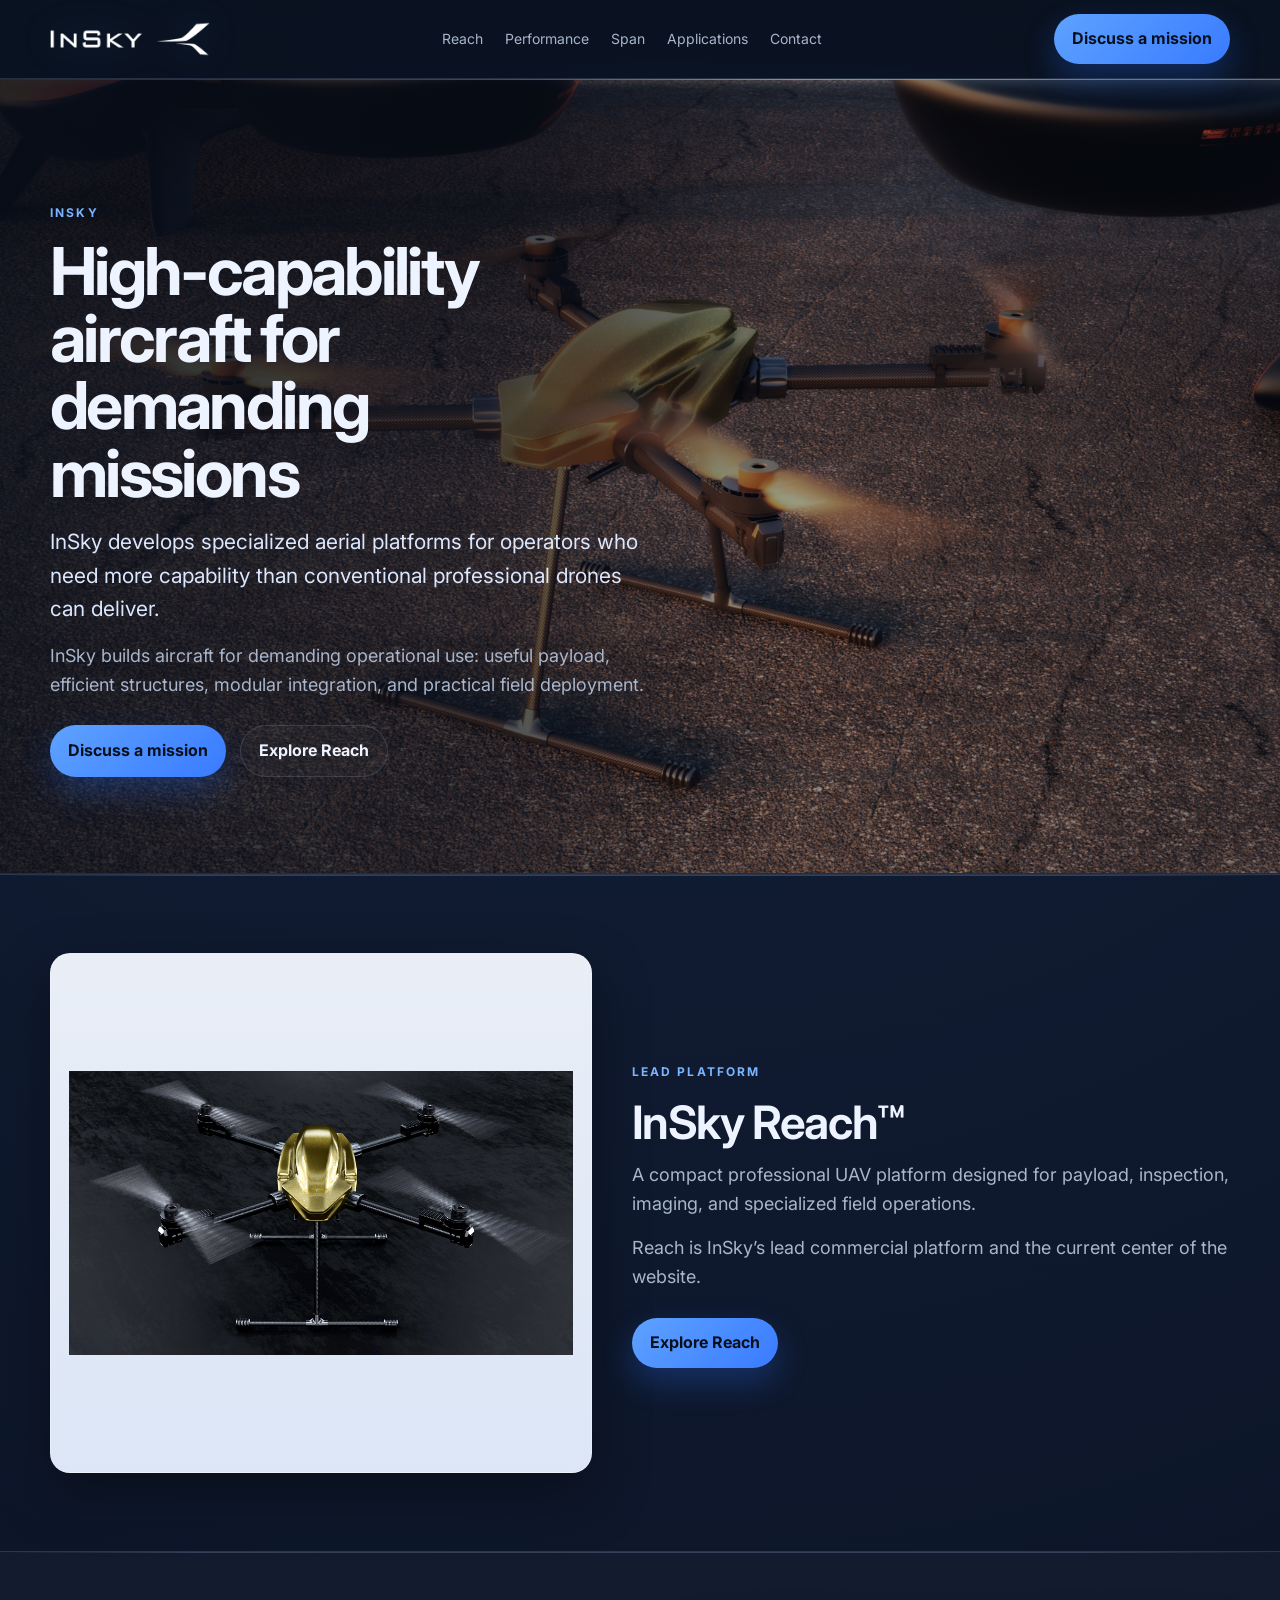
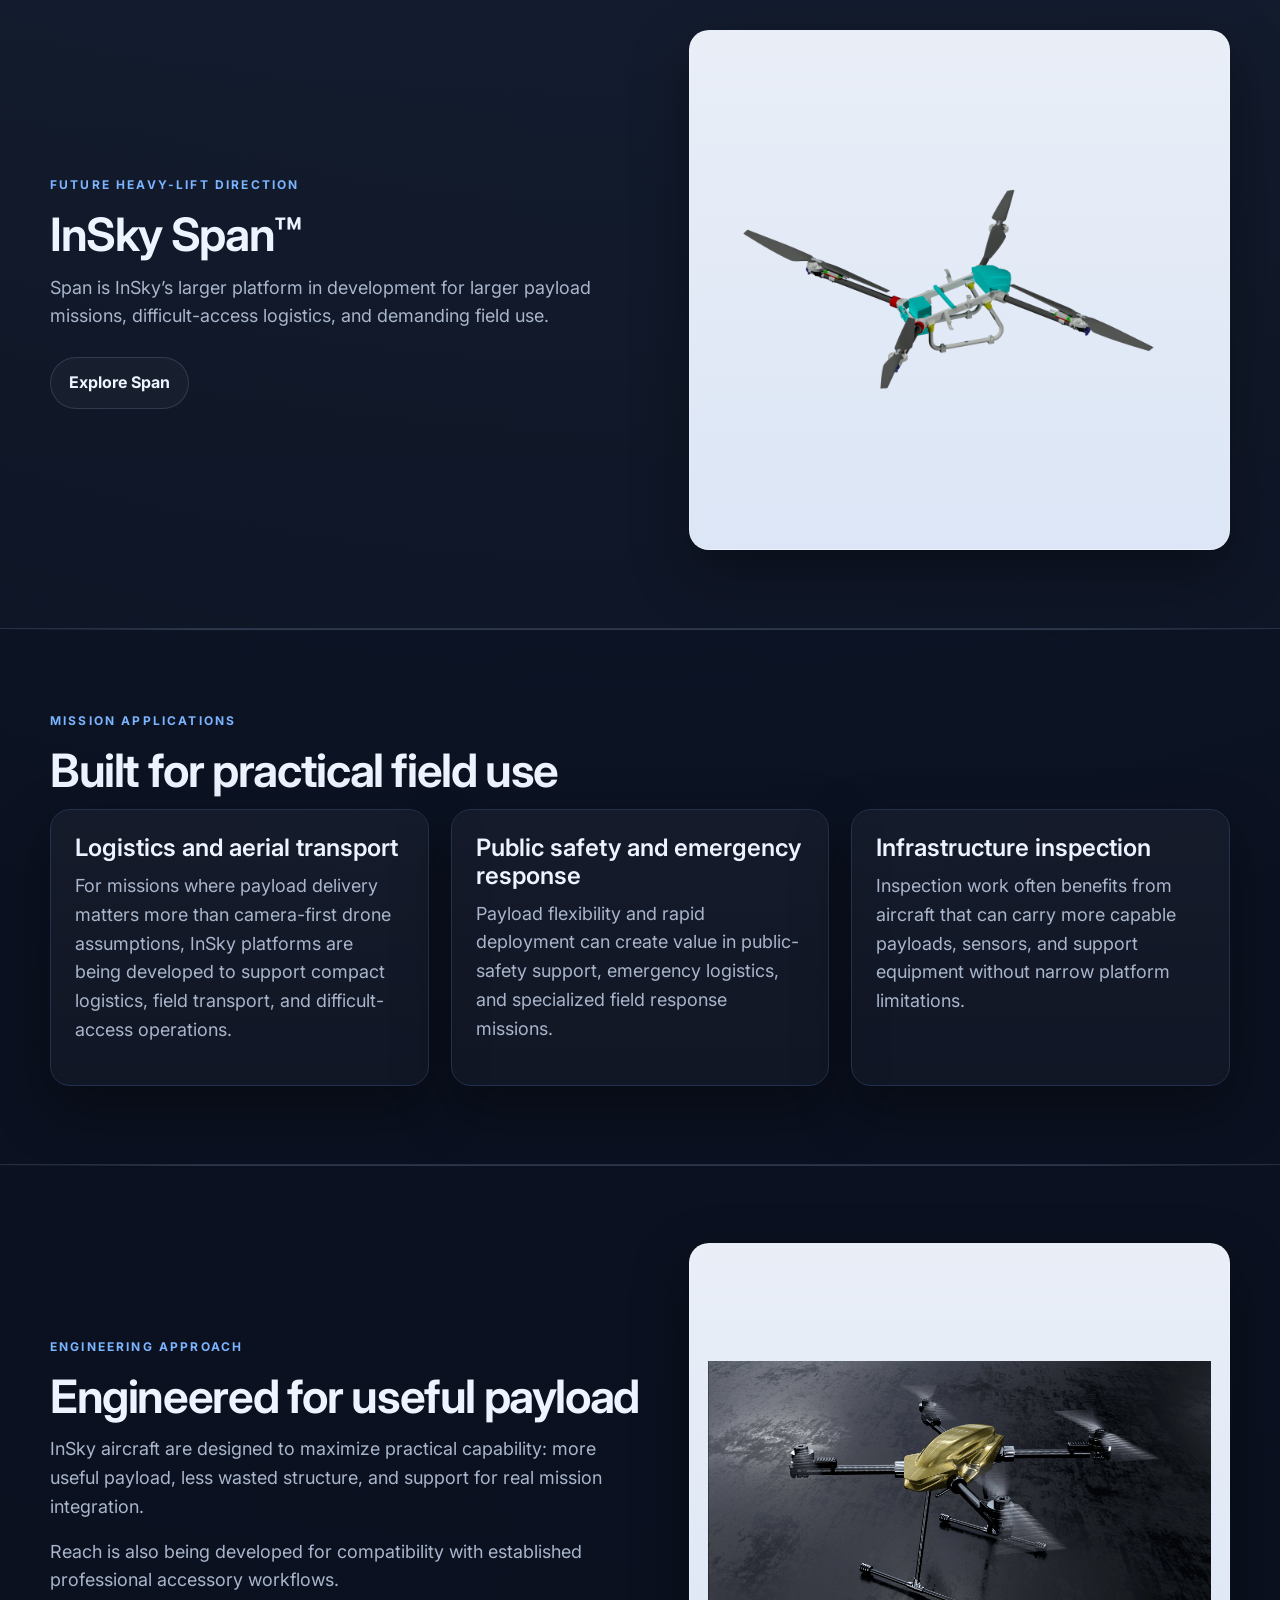
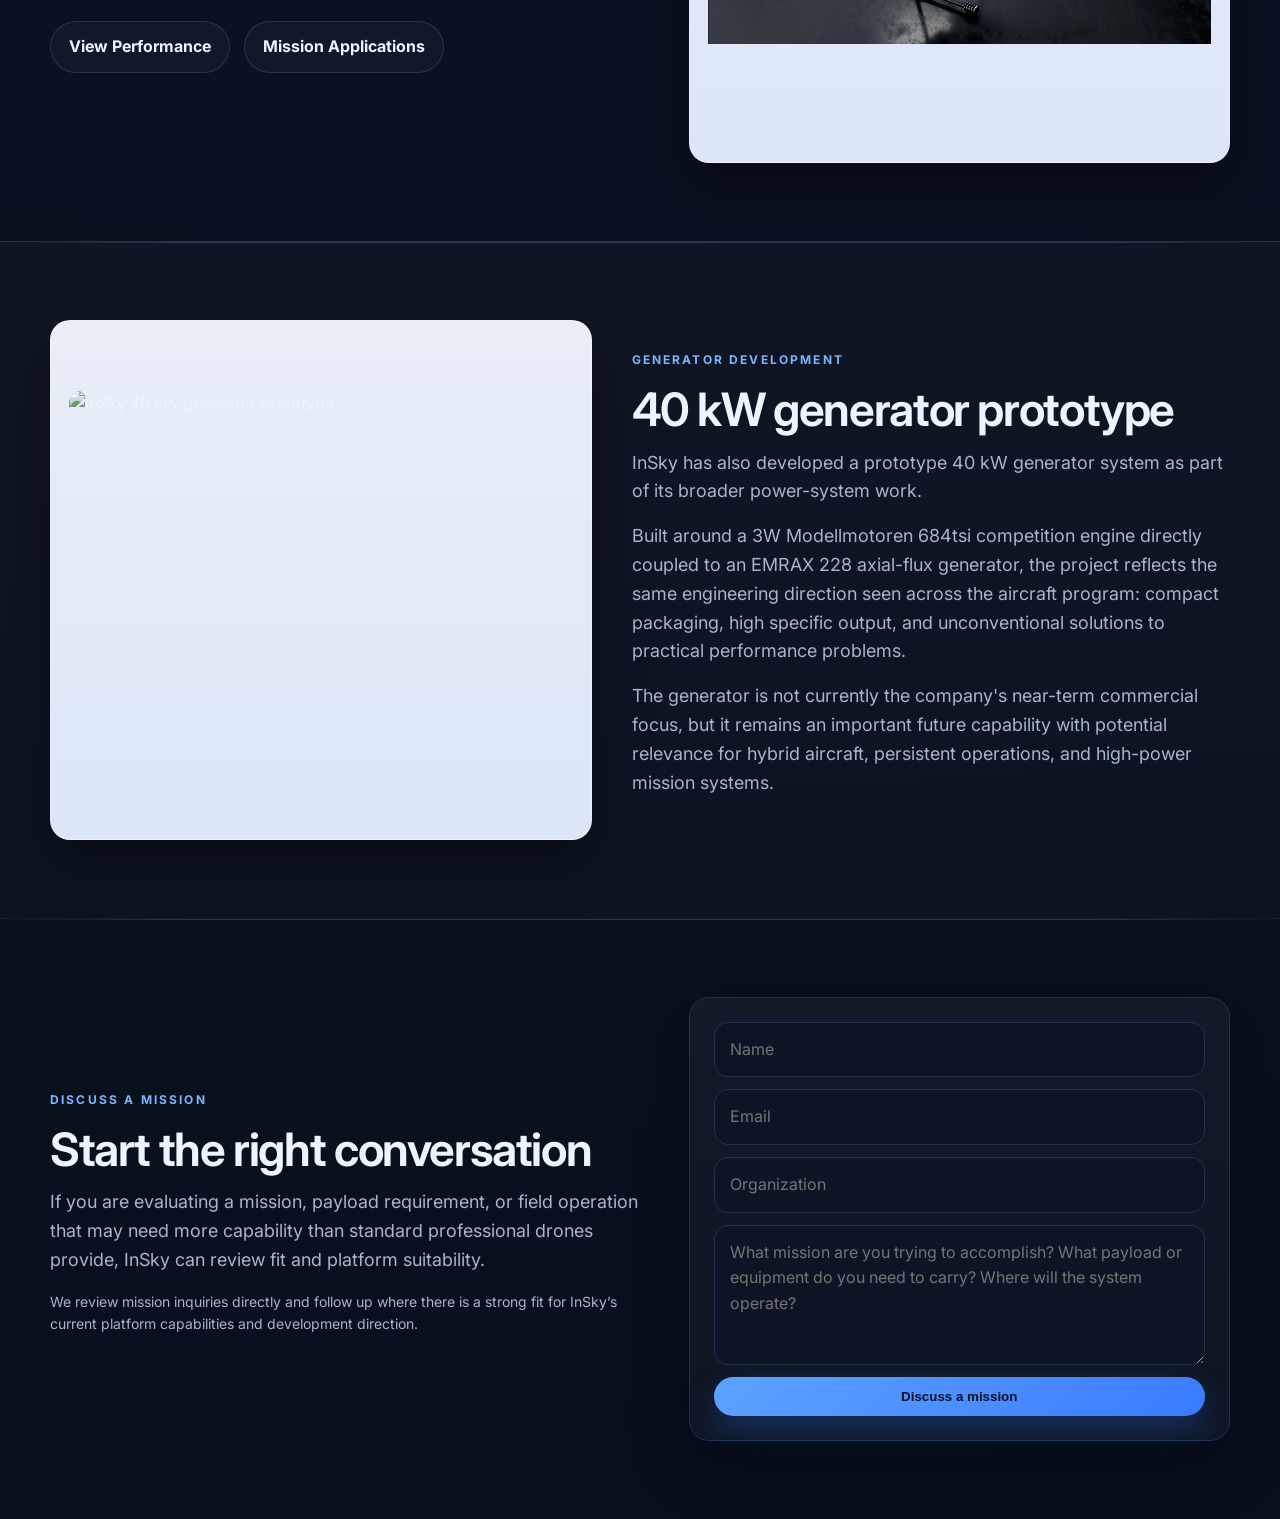
==== index.html @ abde0260 "Try background-image homepage hero" ====
<!DOCTYPE html>
<html lang="en">
<head>
  <meta charset="utf-8" />
  <meta name="viewport" content="width=device-width, initial-scale=1" />
  <title>InSky — High-Capability Unmanned Aircraft</title>
  <meta name="description" content="InSky develops specialized unmanned aircraft for payload, inspection, public safety, and demanding field operations." />
  <link rel="preconnect" href="https://fonts.googleapis.com">
  <link rel="preconnect" href="https://fonts.gstatic.com" crossorigin>
  <link href="https://fonts.googleapis.com/css2?family=Inter:wght@400;500;600;700&display=swap" rel="stylesheet">
  <link rel="stylesheet" href="./styles.css" />
</head>
<body>
  <header class="site-header">
    <div class="container nav">
      <a href="./index.html" class="brand"><img src="./logo-insky2.png" alt="InSky"></a>
      <nav class="nav-links">
        <a href="./legal.html">Reach</a>
        <a href="./performance.html">Performance</a>
        <a href="./span.html">Span</a>
        <a href="./applications.html">Applications</a>
        <a href="#contact">Contact</a>
      </nav>
      <a class="cta" href="#contact">Discuss a mission</a>
    </div>
  </header>

  <main>
    <section class="hero hero--background" style="--hero-bg:url('./assets/reach-scene.jpg');">
      <div class="container hero-background-inner">
        <div class="hero-copy">
          <span class="eyebrow">InSky</span>
          <h1>High-capability aircraft for demanding missions</h1>
          <p class="lead">InSky develops specialized aerial platforms for operators who need more capability than conventional professional drones can deliver.</p>
          <p>InSky builds aircraft for demanding operational use: useful payload, efficient structures, modular integration, and practical field deployment.</p>
          <div class="button-row">
            <a class="cta" href="#contact">Discuss a mission</a>
            <a class="cta secondary" href="./legal.html">Explore Reach</a>
          </div>
        </div>
      </div>
    </section>

    <section class="section">
      <div class="container split reverse">
        <div class="visual-panel">
          <img src="./assets/reach-front.jpg" alt="InSky Reach front view">
        </div>
        <div>
          <span class="eyebrow">Lead platform</span>
          <h2>InSky Reach™</h2>
          <p>A compact professional UAV platform designed for payload, inspection, imaging, and specialized field operations.</p>
          <p>Reach is InSky’s lead commercial platform and the current center of the website.</p>
          <div class="button-row">
            <a class="cta" href="./legal.html">Explore Reach</a>
          </div>
        </div>
      </div>
    </section>

    <section class="section alt">
      <div class="container split">
        <div>
          <span class="eyebrow">Future heavy-lift direction</span>
          <h2>InSky Span™</h2>
          <p>Span is InSky’s larger platform in development for larger payload missions, difficult-access logistics, and demanding field use.</p>
          <div class="button-row">
            <a class="cta secondary" href="./span.html">Explore Span</a>
          </div>
        </div>
        <div class="visual-panel">
          <img src="./assets/hevi-proto.png" alt="InSky Span prototype render">
        </div>
      </div>
    </section>

    <section class="section">
      <div class="container">
        <span class="eyebrow">Mission applications</span>
        <h2>Built for practical field use</h2>
        <div class="cards-3">
          <div class="card"><h3>Logistics and aerial transport</h3><p>For missions where payload delivery matters more than camera-first drone assumptions, InSky platforms are being developed to support compact logistics, field transport, and difficult-access operations.</p></div>
          <div class="card"><h3>Public safety and emergency response</h3><p>Payload flexibility and rapid deployment can create value in public-safety support, emergency logistics, and specialized field response missions.</p></div>
          <div class="card"><h3>Infrastructure inspection</h3><p>Inspection work often benefits from aircraft that can carry more capable payloads, sensors, and support equipment without narrow platform limitations.</p></div>
        </div>
      </div>
    </section>

    <section class="section">
      <div class="container split">
        <div>
          <span class="eyebrow">Engineering approach</span>
          <h2>Engineered for useful payload</h2>
          <p>InSky aircraft are designed to maximize practical capability: more useful payload, less wasted structure, and support for real mission integration.</p>
          <p>Reach is also being developed for compatibility with established professional accessory workflows.</p>
          <div class="button-row">
            <a class="cta secondary" href="./performance.html">View Performance</a>
            <a class="cta secondary" href="./applications.html">Mission Applications</a>
          </div>
        </div>
        <div class="visual-panel">
          <img src="./assets/reach-hero.jpg" alt="InSky Reach aircraft view">
        </div>
      </div>
    </section>

    <section class="section alt">
      <div class="container split reverse">
        <div class="visual-panel">
          <img src="./assets/generator/generator-angle.jpg" alt="InSky 40 kW generator prototype">
        </div>
        <div>
          <span class="eyebrow">Generator development</span>
          <h2>40 kW generator prototype</h2>
          <p>InSky has also developed a prototype 40 kW generator system as part of its broader power-system work.</p>
          <p>Built around a 3W Modellmotoren 684tsi competition engine directly coupled to an EMRAX 228 axial-flux generator, the project reflects the same engineering direction seen across the aircraft program: compact packaging, high specific output, and unconventional solutions to practical performance problems.</p>
          <p>The generator is not currently the company's near-term commercial focus, but it remains an important future capability with potential relevance for hybrid aircraft, persistent operations, and high-power mission systems.</p>
        </div>
      </div>
    </section>
  </main>

  <footer id="contact" class="footer">
    <div class="container footer-grid">
      <div>
        <span class="eyebrow">Discuss a mission</span>
        <h2>Start the right conversation</h2>
        <p>If you are evaluating a mission, payload requirement, or field operation that may need more capability than standard professional drones provide, InSky can review fit and platform suitability.</p>
        <p class="small">We review mission inquiries directly and follow up where there is a strong fit for InSky’s current platform capabilities and development direction.</p>
      </div>
      <div class="form-panel card">
        <script>if(new URLSearchParams(location.search).get('sent')==='1'){document.write('<div class="notice">Thanks—your message was sent. We’ll reply shortly.</div>');}</script>
        <form action="contact.php" method="POST">
          <input type="text" name="name" placeholder="Name" required>
          <input type="email" name="email" placeholder="Email" required>
          <input type="text" name="organization" placeholder="Organization">
          <textarea name="message" placeholder="What mission are you trying to accomplish? What payload or equipment do you need to carry? Where will the system operate?" required></textarea>
          <input type="text" name="company" tabindex="-1" autocomplete="off" style="display:none">
          <button class="cta" type="submit">Discuss a mission</button>
        </form>
      </div>
    </div>
  </footer>
</body>
</html>
---- styles.css ----
:root{--bg:#0b1120;--surface:#121a2b;--surface-soft:#0f1728;--surface-light:#e9eef7;--surface-light-2:#dce6f6;--ink:#edf3ff;--muted:#a8b5cb;--line:#22314d;--line-soft:rgba(160,185,220,.18);--accent:#5ea2ff;--accent-2:#7bb4ff;--max:1180px;--radius:20px;--shadow:0 22px 56px rgba(0,0,0,.36)}*{box-sizing:border-box}html{scroll-behavior:smooth}body{margin:0;font-family:Inter,system-ui,-apple-system,Segoe UI,Roboto,Arial,sans-serif;background:radial-gradient(circle at top,#12203a 0%,#0b1120 55%,#09101d 100%);color:var(--ink);line-height:1.6}a{text-decoration:none;color:inherit}img{max-width:100%;display:block}.container{width:min(var(--max),calc(100% - 32px));margin:0 auto}.site-header{position:sticky;top:0;z-index:50;background:rgba(9,16,29,.82);backdrop-filter:blur(14px);border-bottom:1px solid var(--line-soft)}.nav{display:flex;align-items:center;justify-content:space-between;gap:24px;padding:14px 0}.brand img{height:36px;width:auto;filter:drop-shadow(0 0 18px rgba(94,162,255,.18))}.nav-links{display:flex;gap:22px;align-items:center}.nav-links a{font-size:14px;color:var(--muted)}.nav-links a:hover{color:var(--ink)}.cta{display:inline-flex;align-items:center;justify-content:center;padding:12px 18px;border-radius:999px;background:linear-gradient(135deg,#5ea2ff,#397bff);color:#08101e;font-weight:700;box-shadow:0 14px 32px rgba(41,112,255,.28);border:none;cursor:pointer}.cta:hover{background:linear-gradient(135deg,#7bb4ff,#4d8fff)}.cta.secondary{background:rgba(255,255,255,.03);color:var(--ink);border:1px solid var(--line-soft);box-shadow:none}.hero,.section,.footer{padding:78px 0}.hero{padding-top:56px}.hero--background{position:relative;padding:120px 0 96px;border-bottom:1px solid rgba(255,255,255,.08);background-image:linear-gradient(90deg,rgba(8,14,26,.88) 0%,rgba(8,14,26,.74) 38%,rgba(8,14,26,.42) 62%,rgba(8,14,26,.55) 100%),var(--hero-bg);background-size:cover;background-position:center center;background-repeat:no-repeat}.hero-background-inner{display:flex;align-items:center;min-height:560px}.hero-copy{max-width:620px}.section{border-top:1px solid var(--line-soft);position:relative}.section.alt{background:linear-gradient(180deg,rgba(255,255,255,.02) 0%,rgba(255,255,255,.01) 100%)}.section::before,.footer::before{content:"";display:block;position:absolute;left:0;right:0;top:0;height:1px;background:linear-gradient(90deg,rgba(255,255,255,0) 0%,rgba(170,195,235,.22) 15%,rgba(170,195,235,.22) 85%,rgba(255,255,255,0) 100%)}.footer{border-top:1px solid rgba(255,255,255,.05);position:relative}.hero-grid,.split,.footer-grid{display:grid;grid-template-columns:1.05fr .95fr;gap:40px;align-items:center}.split.reverse{grid-template-columns:.95fr 1.05fr}.eyebrow{display:inline-block;font-size:12px;letter-spacing:.18em;text-transform:uppercase;color:#7bb4ff;margin-bottom:16px;font-weight:700}h1{font-size:clamp(38px,6vw,66px);line-height:1.02;letter-spacing:-.04em;margin:0 0 18px;font-weight:700;max-width:11ch}h2{font-size:clamp(30px,4vw,46px);line-height:1.07;letter-spacing:-.03em;margin:0 0 14px;font-weight:650}h3{font-size:24px;line-height:1.15;margin:0 0 10px;font-weight:600}p{margin:0 0 16px;color:var(--muted);font-size:18px}.lead{font-size:21px;color:#dbe7ff;max-width:38rem}.button-row{display:flex;gap:14px;flex-wrap:wrap;margin-top:26px}.hero-visual,.visual-panel,.card,.form-panel,.spec,.metric{background:linear-gradient(180deg,rgba(255,255,255,.04),rgba(255,255,255,.025));border:1px solid var(--line);box-shadow:var(--shadow);border-radius:var(--radius)}.hero-visual,.visual-panel{padding:18px;min-height:520px;display:flex;align-items:center;justify-content:center;background:linear-gradient(180deg,var(--surface-light),var(--surface-light-2));border:1px solid rgba(255,255,255,.28);overflow:hidden}.hero-visual img,.visual-panel img{width:100%;height:100%;max-width:none;max-height:none;object-fit:contain;object-position:center center;border-radius:12px}.hero-visual img{aspect-ratio:1 / 1}.visual-panel img{aspect-ratio:4 / 3}.hero-visual--cover,.visual-panel--cover{padding:0;background:#0b1120}.hero-visual--cover img,.visual-panel--cover img{border-radius:0;object-fit:cover}.hero-visual--cover{min-height:480px;max-width:520px;margin-left:auto}.hero-visual--square{min-height:auto;aspect-ratio:4 / 5;max-width:480px}.hero-visual--square img{aspect-ratio:4 / 5;object-fit:contain;background:#0b1120}.hero-visual--cover:not(.hero-visual--square) img{aspect-ratio:4 / 3}.cards-3{display:grid;grid-template-columns:repeat(3,1fr);gap:22px}.cards-2{display:grid;grid-template-columns:repeat(2,1fr);gap:22px}.card{padding:24px}.spec-grid{display:grid;grid-template-columns:repeat(3,1fr);gap:14px}.spec{padding:16px}.spec strong{display:block;font-size:12px;letter-spacing:.12em;text-transform:uppercase;color:#8fa4c6;margin-bottom:8px}.spec span{font-size:18px;color:var(--ink);font-weight:620}.list{padding-left:18px;margin:12px 0 0}.list li{margin:8px 0;color:var(--muted)}.band{padding:30px;border-radius:24px;background:linear-gradient(135deg,rgba(94,162,255,.14),rgba(255,255,255,.03));border:1px solid rgba(123,180,255,.28)}.small{font-size:14px;color:var(--muted)}form{display:grid;gap:12px}input,textarea{width:100%;padding:14px 15px;border-radius:14px;border:1px solid var(--line);background:#0d1525;color:var(--ink);font:inherit}textarea{min-height:140px;resize:vertical}.notice{margin-bottom:14px;padding:12px 14px;border-radius:12px;background:rgba(46,160,90,.15);border:1px solid rgba(80,200,120,.28);color:#c9ffd9}@media (max-width:980px){.hero-grid,.split,.split.reverse,.footer-grid{grid-template-columns:1fr}.cards-3,.cards-2{grid-template-columns:1fr}.spec-grid{grid-template-columns:repeat(2,1fr)}.nav-links{display:none}.hero-visual,.visual-panel{min-height:400px}.hero--background{padding:88px 0 72px;background-position:62% center}.hero-background-inner{min-height:420px}h1{max-width:none}}@media (max-width:640px){.hero,.section,.footer{padding:60px 0}.spec-grid{grid-template-columns:1fr}.brand img{height:30px}p{font-size:17px}}
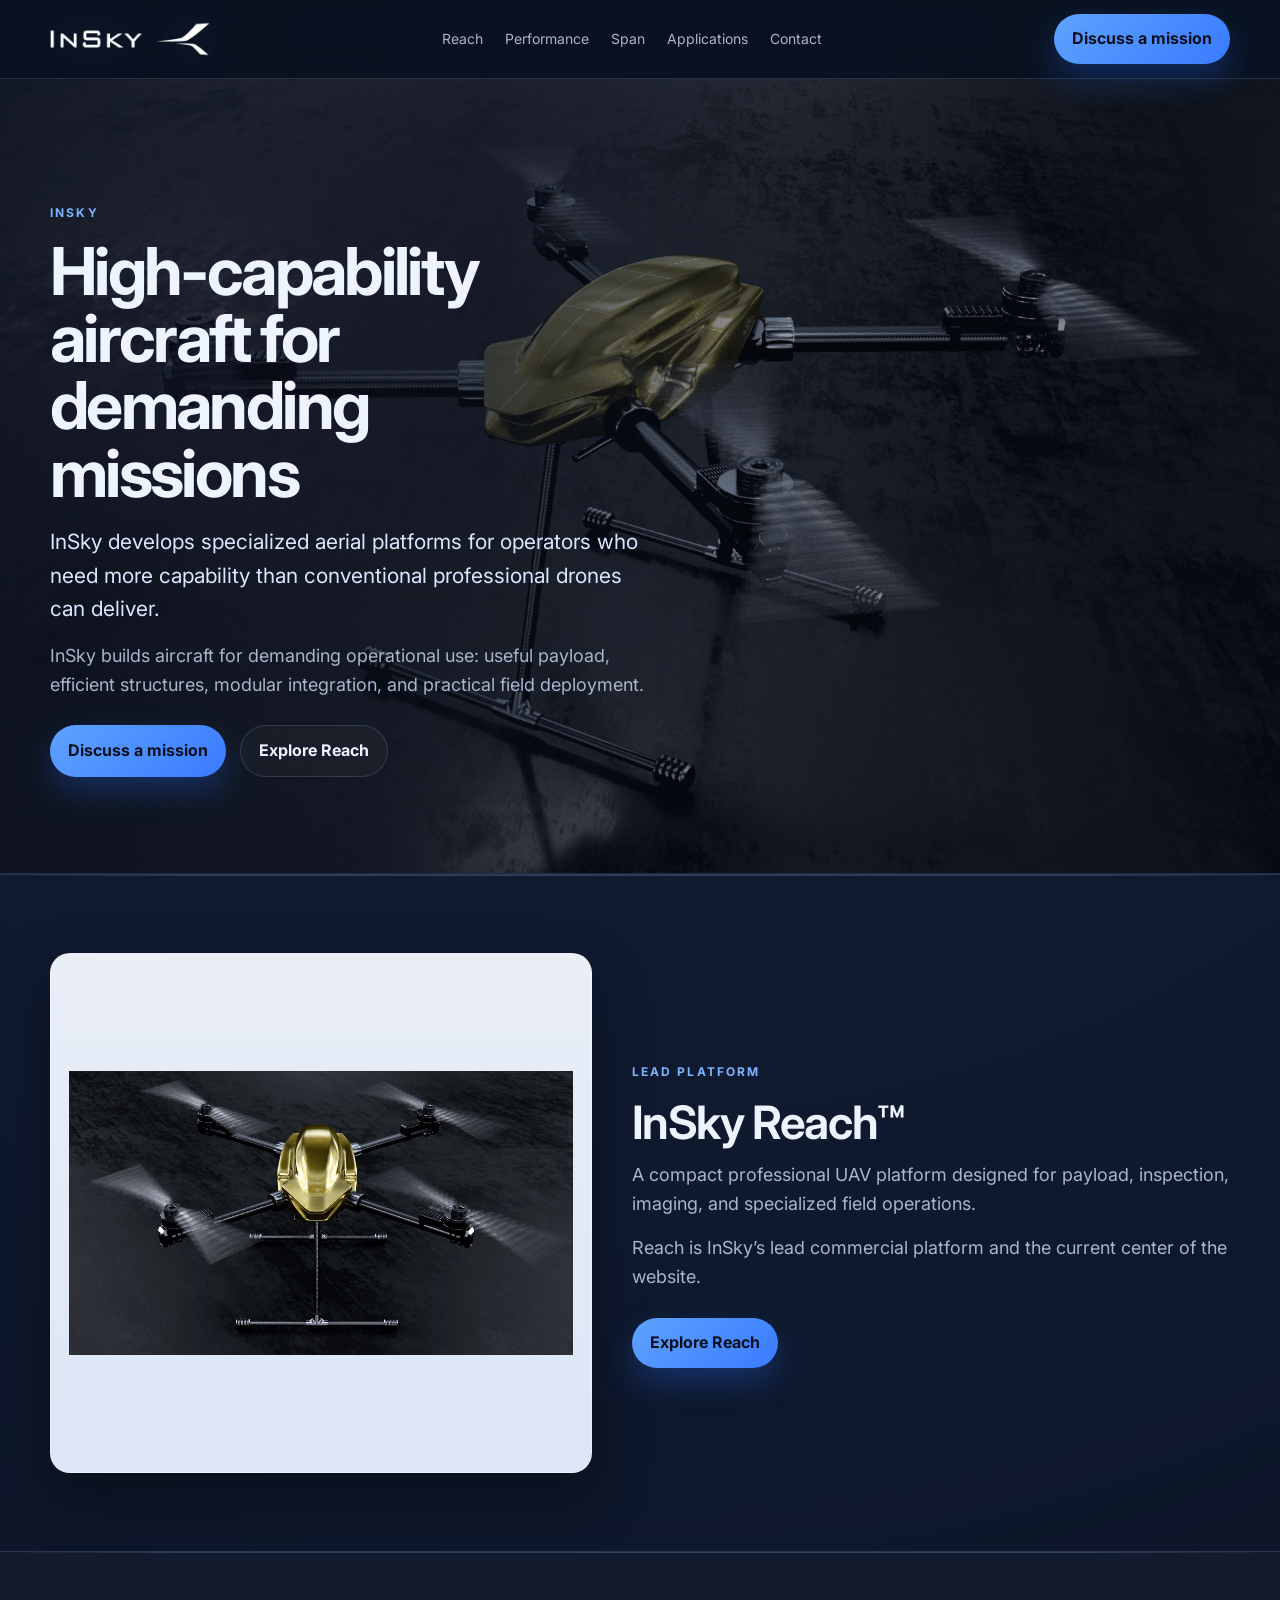
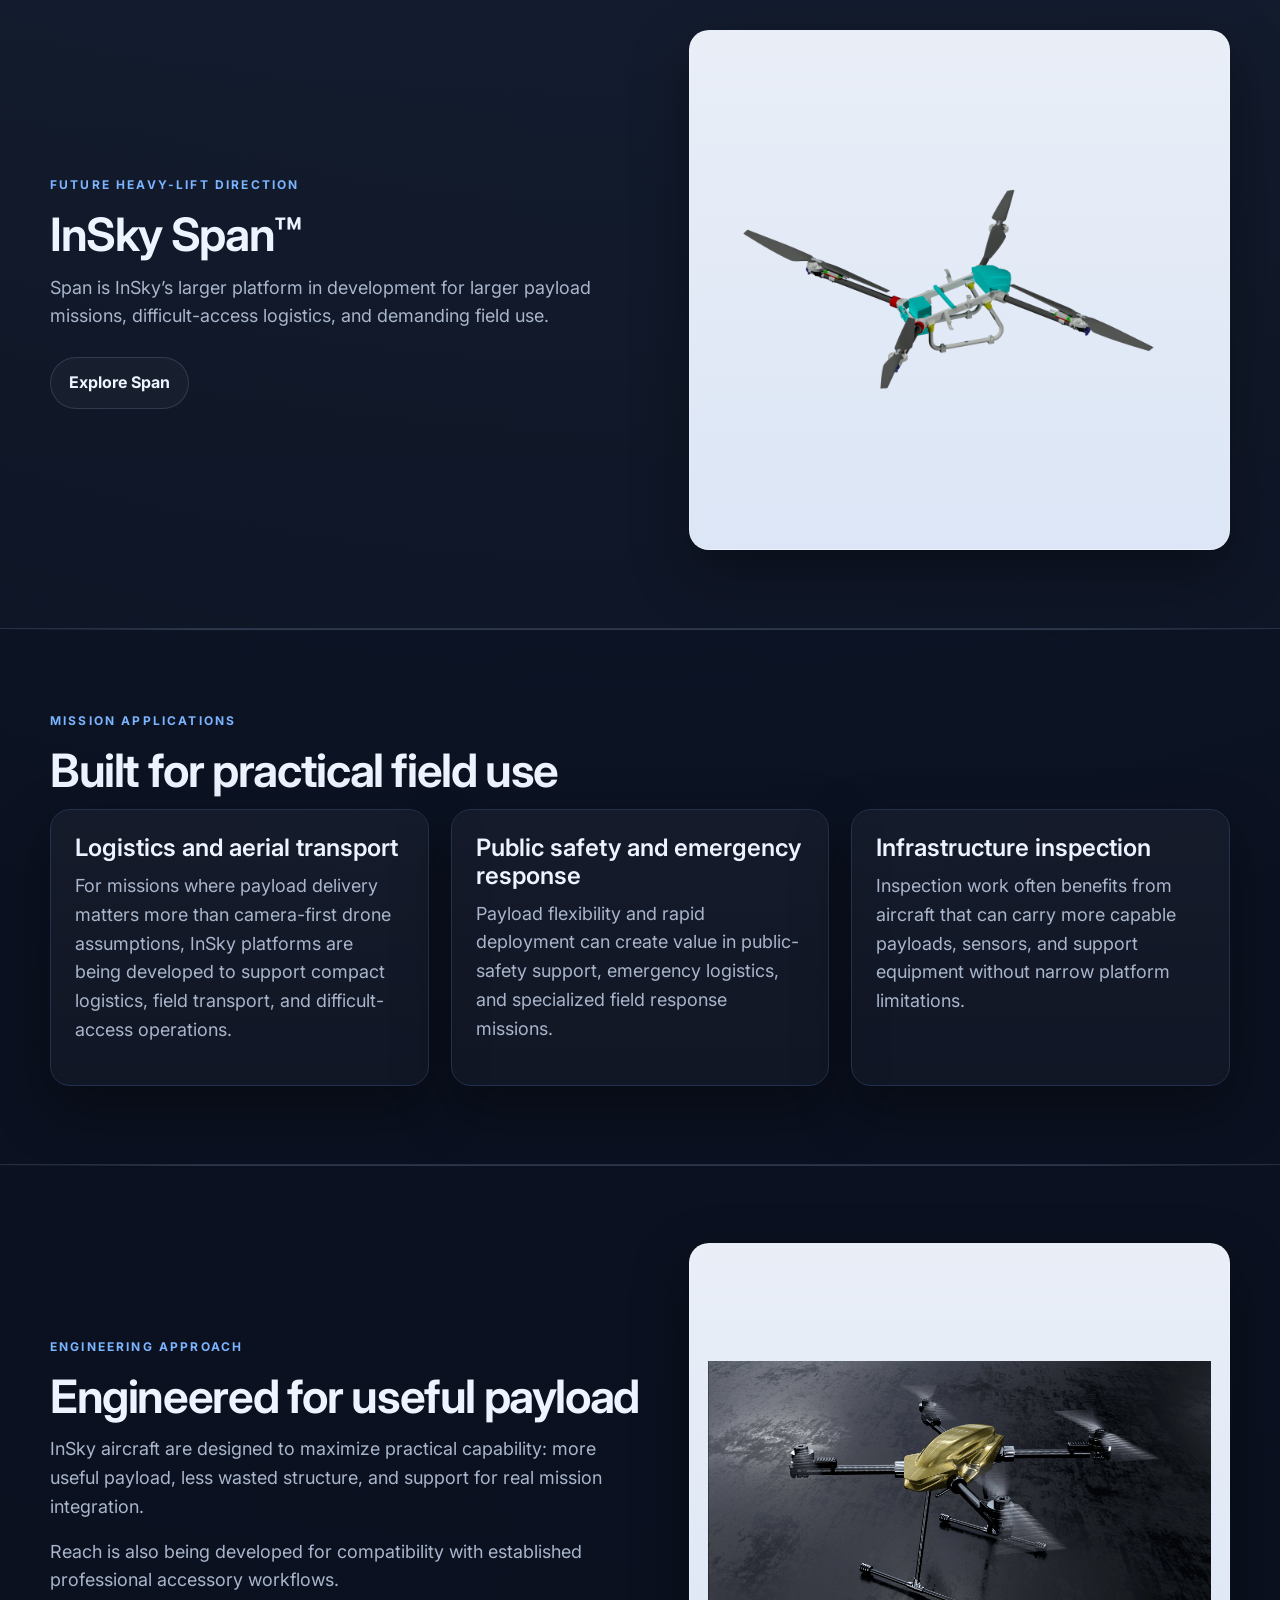
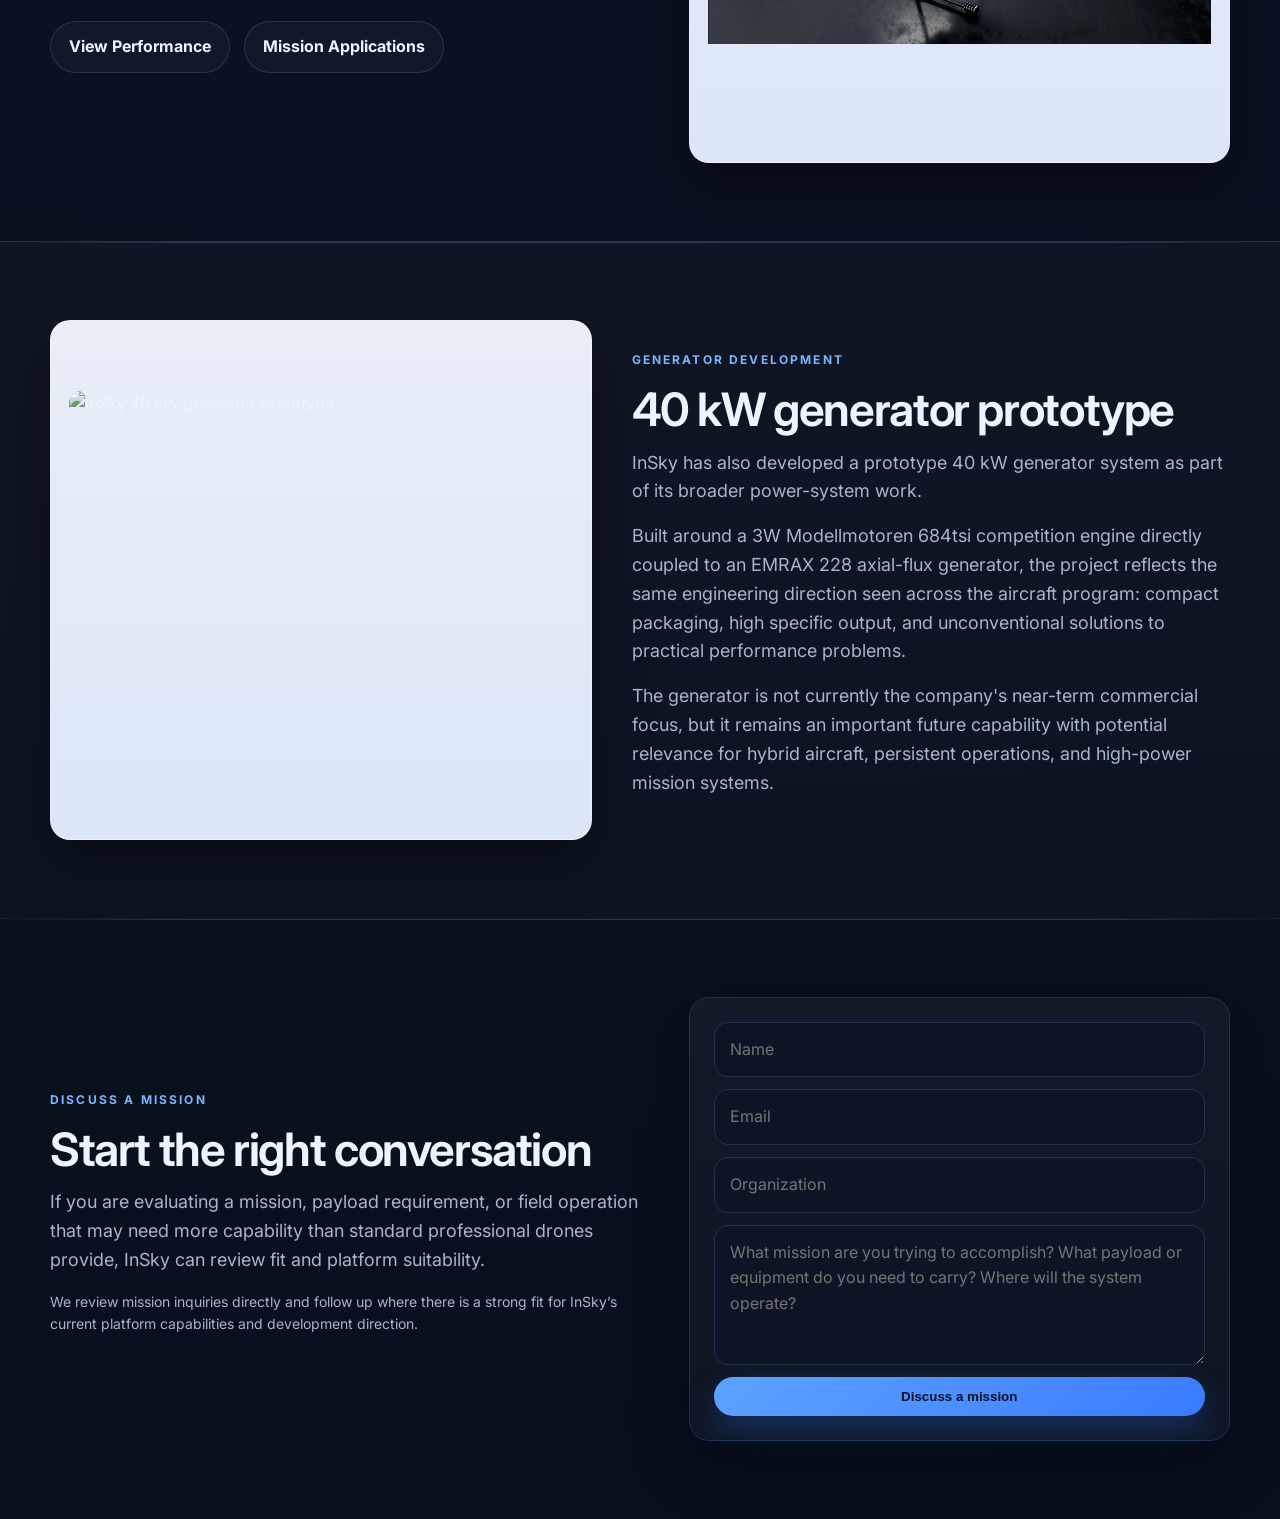
==== commit 70bd8cb3: "Swap homepage hero background image" ====
--- a/index.html
+++ b/index.html
@@ -26,7 +26,7 @@
   </header>
 
   <main>
-    <section class="hero hero--background" style="--hero-bg:url('./assets/reach-scene.jpg');">
+    <section class="hero hero--background" style="--hero-bg:url('./assets/reach-hero.jpg');">
       <div class="container hero-background-inner">
         <div class="hero-copy">
           <span class="eyebrow">InSky</span>
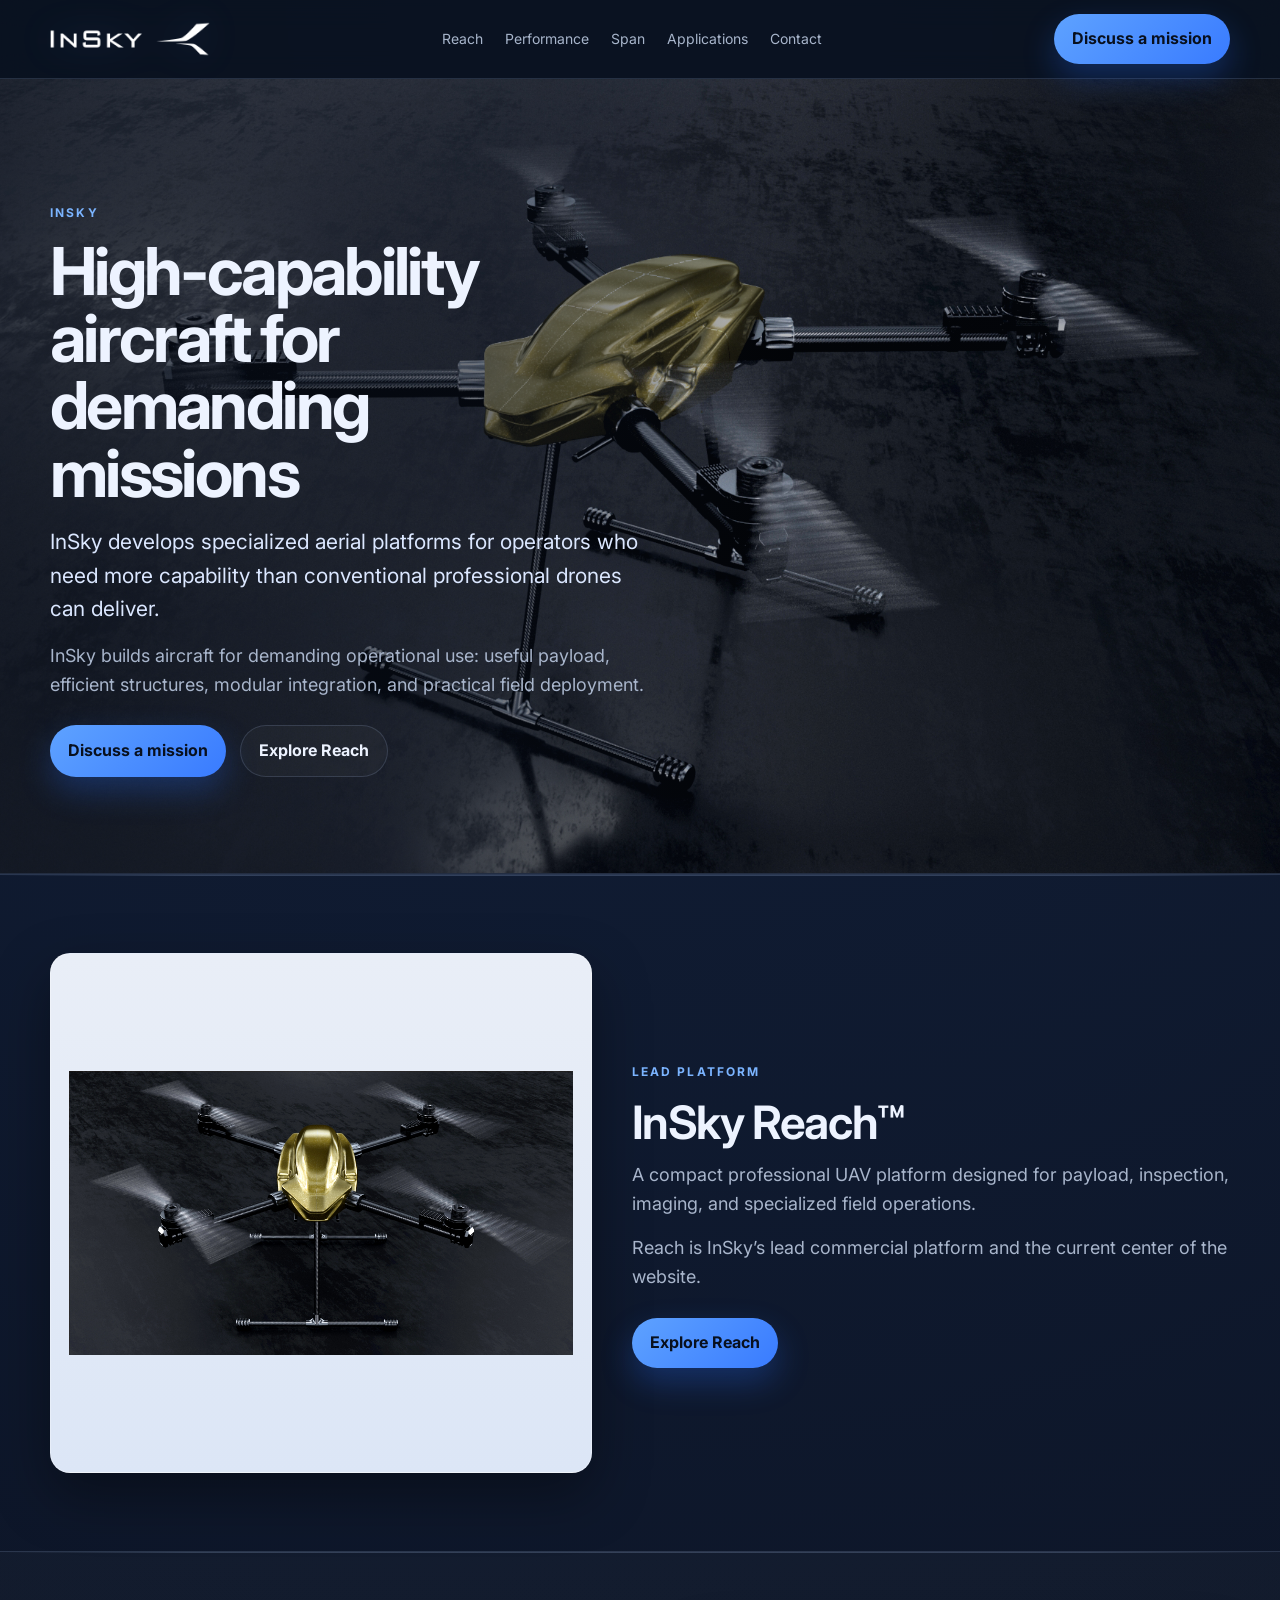
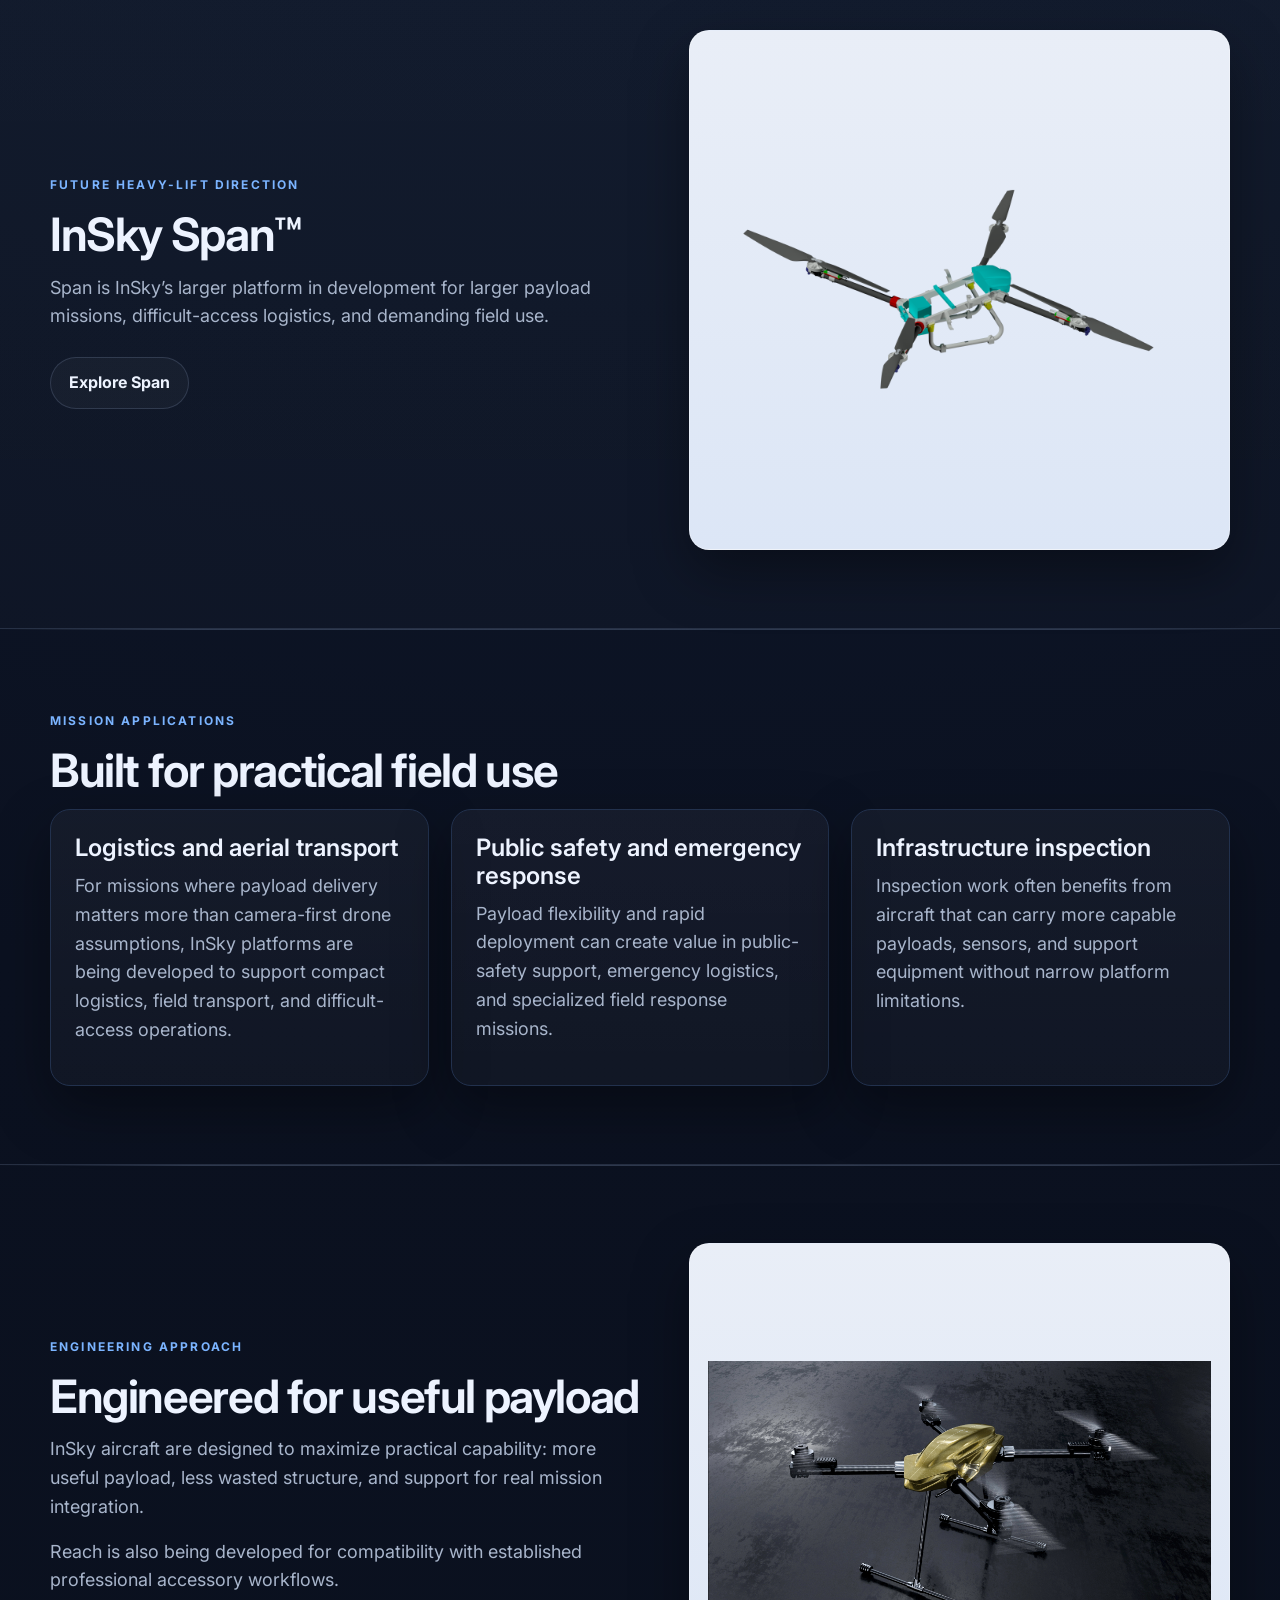
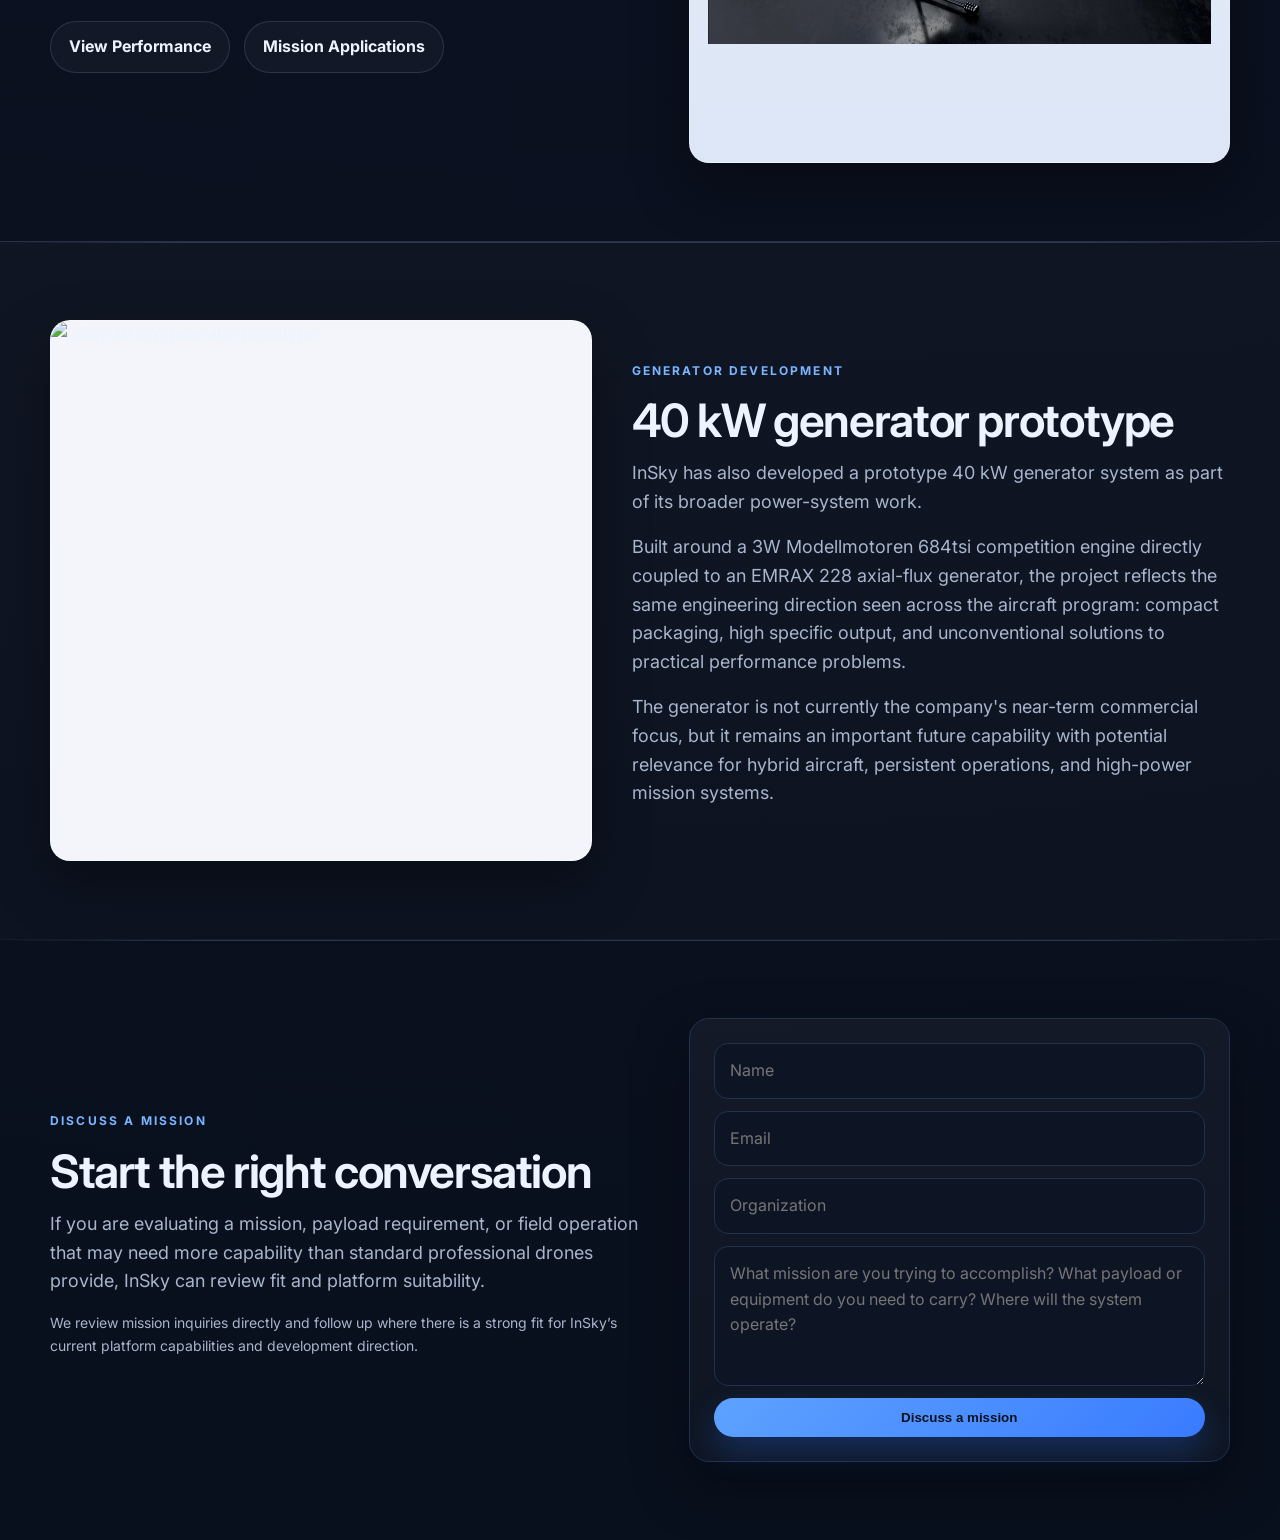
==== commit 92b3827a: "Tune Reach panels and fix generator image display" ====
--- a/index.html
+++ b/index.html
@@ -106,7 +106,7 @@
 
     <section class="section alt">
       <div class="container split reverse">
-        <div class="visual-panel">
+        <div class="visual-panel visual-panel--generator">
           <img src="./assets/generator/generator-angle.jpg" alt="InSky 40 kW generator prototype">
         </div>
         <div>
--- a/styles.css
+++ b/styles.css
@@ -1 +1 @@
-:root{--bg:#0b1120;--surface:#121a2b;--surface-soft:#0f1728;--surface-light:#e9eef7;--surface-light-2:#dce6f6;--ink:#edf3ff;--muted:#a8b5cb;--line:#22314d;--line-soft:rgba(160,185,220,.18);--accent:#5ea2ff;--accent-2:#7bb4ff;--max:1180px;--radius:20px;--shadow:0 22px 56px rgba(0,0,0,.36)}*{box-sizing:border-box}html{scroll-behavior:smooth}body{margin:0;font-family:Inter,system-ui,-apple-system,Segoe UI,Roboto,Arial,sans-serif;background:radial-gradient(circle at top,#12203a 0%,#0b1120 55%,#09101d 100%);color:var(--ink);line-height:1.6}a{text-decoration:none;color:inherit}img{max-width:100%;display:block}.container{width:min(var(--max),calc(100% - 32px));margin:0 auto}.site-header{position:sticky;top:0;z-index:50;background:rgba(9,16,29,.82);backdrop-filter:blur(14px);border-bottom:1px solid var(--line-soft)}.nav{display:flex;align-items:center;justify-content:space-between;gap:24px;padding:14px 0}.brand img{height:36px;width:auto;filter:drop-shadow(0 0 18px rgba(94,162,255,.18))}.nav-links{display:flex;gap:22px;align-items:center}.nav-links a{font-size:14px;color:var(--muted)}.nav-links a:hover{color:var(--ink)}.cta{display:inline-flex;align-items:center;justify-content:center;padding:12px 18px;border-radius:999px;background:linear-gradient(135deg,#5ea2ff,#397bff);color:#08101e;font-weight:700;box-shadow:0 14px 32px rgba(41,112,255,.28);border:none;cursor:pointer}.cta:hover{background:linear-gradient(135deg,#7bb4ff,#4d8fff)}.cta.secondary{background:rgba(255,255,255,.03);color:var(--ink);border:1px solid var(--line-soft);box-shadow:none}.hero,.section,.footer{padding:78px 0}.hero{padding-top:56px}.hero--background{position:relative;padding:120px 0 96px;border-bottom:1px solid rgba(255,255,255,.08);background-image:linear-gradient(90deg,rgba(8,14,26,.88) 0%,rgba(8,14,26,.74) 38%,rgba(8,14,26,.42) 62%,rgba(8,14,26,.55) 100%),var(--hero-bg);background-size:cover;background-position:center center;background-repeat:no-repeat}.hero-background-inner{display:flex;align-items:center;min-height:560px}.hero-copy{max-width:620px}.section{border-top:1px solid var(--line-soft);position:relative}.section.alt{background:linear-gradient(180deg,rgba(255,255,255,.02) 0%,rgba(255,255,255,.01) 100%)}.section::before,.footer::before{content:"";display:block;position:absolute;left:0;right:0;top:0;height:1px;background:linear-gradient(90deg,rgba(255,255,255,0) 0%,rgba(170,195,235,.22) 15%,rgba(170,195,235,.22) 85%,rgba(255,255,255,0) 100%)}.footer{border-top:1px solid rgba(255,255,255,.05);position:relative}.hero-grid,.split,.footer-grid{display:grid;grid-template-columns:1.05fr .95fr;gap:40px;align-items:center}.split.reverse{grid-template-columns:.95fr 1.05fr}.eyebrow{display:inline-block;font-size:12px;letter-spacing:.18em;text-transform:uppercase;color:#7bb4ff;margin-bottom:16px;font-weight:700}h1{font-size:clamp(38px,6vw,66px);line-height:1.02;letter-spacing:-.04em;margin:0 0 18px;font-weight:700;max-width:11ch}h2{font-size:clamp(30px,4vw,46px);line-height:1.07;letter-spacing:-.03em;margin:0 0 14px;font-weight:650}h3{font-size:24px;line-height:1.15;margin:0 0 10px;font-weight:600}p{margin:0 0 16px;color:var(--muted);font-size:18px}.lead{font-size:21px;color:#dbe7ff;max-width:38rem}.button-row{display:flex;gap:14px;flex-wrap:wrap;margin-top:26px}.hero-visual,.visual-panel,.card,.form-panel,.spec,.metric{background:linear-gradient(180deg,rgba(255,255,255,.04),rgba(255,255,255,.025));border:1px solid var(--line);box-shadow:var(--shadow);border-radius:var(--radius)}.hero-visual,.visual-panel{padding:18px;min-height:520px;display:flex;align-items:center;justify-content:center;background:linear-gradient(180deg,var(--surface-light),var(--surface-light-2));border:1px solid rgba(255,255,255,.28);overflow:hidden}.hero-visual img,.visual-panel img{width:100%;height:100%;max-width:none;max-height:none;object-fit:contain;object-position:center center;border-radius:12px}.hero-visual img{aspect-ratio:1 / 1}.visual-panel img{aspect-ratio:4 / 3}.hero-visual--cover,.visual-panel--cover{padding:0;background:#0b1120}.hero-visual--cover img,.visual-panel--cover img{border-radius:0;object-fit:cover}.hero-visual--cover{min-height:480px;max-width:520px;margin-left:auto}.hero-visual--square{min-height:auto;aspect-ratio:4 / 5;max-width:480px}.hero-visual--square img{aspect-ratio:4 / 5;object-fit:contain;background:#0b1120}.hero-visual--cover:not(.hero-visual--square) img{aspect-ratio:4 / 3}.cards-3{display:grid;grid-template-columns:repeat(3,1fr);gap:22px}.cards-2{display:grid;grid-template-columns:repeat(2,1fr);gap:22px}.card{padding:24px}.spec-grid{display:grid;grid-template-columns:repeat(3,1fr);gap:14px}.spec{padding:16px}.spec strong{display:block;font-size:12px;letter-spacing:.12em;text-transform:uppercase;color:#8fa4c6;margin-bottom:8px}.spec span{font-size:18px;color:var(--ink);font-weight:620}.list{padding-left:18px;margin:12px 0 0}.list li{margin:8px 0;color:var(--muted)}.band{padding:30px;border-radius:24px;background:linear-gradient(135deg,rgba(94,162,255,.14),rgba(255,255,255,.03));border:1px solid rgba(123,180,255,.28)}.small{font-size:14px;color:var(--muted)}form{display:grid;gap:12px}input,textarea{width:100%;padding:14px 15px;border-radius:14px;border:1px solid var(--line);background:#0d1525;color:var(--ink);font:inherit}textarea{min-height:140px;resize:vertical}.notice{margin-bottom:14px;padding:12px 14px;border-radius:12px;background:rgba(46,160,90,.15);border:1px solid rgba(80,200,120,.28);color:#c9ffd9}@media (max-width:980px){.hero-grid,.split,.split.reverse,.footer-grid{grid-template-columns:1fr}.cards-3,.cards-2{grid-template-columns:1fr}.spec-grid{grid-template-columns:repeat(2,1fr)}.nav-links{display:none}.hero-visual,.visual-panel{min-height:400px}.hero--background{padding:88px 0 72px;background-position:62% center}.hero-background-inner{min-height:420px}h1{max-width:none}}@media (max-width:640px){.hero,.section,.footer{padding:60px 0}.spec-grid{grid-template-columns:1fr}.brand img{height:30px}p{font-size:17px}}
+:root{--bg:#0b1120;--surface:#121a2b;--surface-soft:#0f1728;--surface-light:#e9eef7;--surface-light-2:#dce6f6;--ink:#edf3ff;--muted:#a8b5cb;--line:#22314d;--line-soft:rgba(160,185,220,.18);--accent:#5ea2ff;--accent-2:#7bb4ff;--max:1180px;--radius:20px;--shadow:0 22px 56px rgba(0,0,0,.36)}*{box-sizing:border-box}html{scroll-behavior:smooth}body{margin:0;font-family:Inter,system-ui,-apple-system,Segoe UI,Roboto,Arial,sans-serif;background:radial-gradient(circle at top,#12203a 0%,#0b1120 55%,#09101d 100%);color:var(--ink);line-height:1.6}a{text-decoration:none;color:inherit}img{max-width:100%;display:block}.container{width:min(var(--max),calc(100% - 32px));margin:0 auto}.site-header{position:sticky;top:0;z-index:50;background:rgba(9,16,29,.82);backdrop-filter:blur(14px);border-bottom:1px solid var(--line-soft)}.nav{display:flex;align-items:center;justify-content:space-between;gap:24px;padding:14px 0}.brand img{height:36px;width:auto;filter:drop-shadow(0 0 18px rgba(94,162,255,.18))}.nav-links{display:flex;gap:22px;align-items:center}.nav-links a{font-size:14px;color:var(--muted)}.nav-links a:hover{color:var(--ink)}.cta{display:inline-flex;align-items:center;justify-content:center;padding:12px 18px;border-radius:999px;background:linear-gradient(135deg,#5ea2ff,#397bff);color:#08101e;font-weight:700;box-shadow:0 14px 32px rgba(41,112,255,.28);border:none;cursor:pointer}.cta:hover{background:linear-gradient(135deg,#7bb4ff,#4d8fff)}.cta.secondary{background:rgba(255,255,255,.03);color:var(--ink);border:1px solid var(--line-soft);box-shadow:none}.hero,.section,.footer{padding:78px 0}.hero{padding-top:56px}.hero--background{position:relative;padding:120px 0 96px;border-bottom:1px solid rgba(255,255,255,.08);background-image:linear-gradient(90deg,rgba(8,14,26,.76) 0%,rgba(8,14,26,.58) 38%,rgba(8,14,26,.28) 62%,rgba(8,14,26,.42) 100%),var(--hero-bg);background-size:cover;background-position:center center;background-repeat:no-repeat}.hero-background-inner{display:flex;align-items:center;min-height:560px}.hero-copy{max-width:620px}.section{border-top:1px solid var(--line-soft);position:relative}.section.alt{background:linear-gradient(180deg,rgba(255,255,255,.02) 0%,rgba(255,255,255,.01) 100%)}.section::before,.footer::before{content:"";display:block;position:absolute;left:0;right:0;top:0;height:1px;background:linear-gradient(90deg,rgba(255,255,255,0) 0%,rgba(170,195,235,.22) 15%,rgba(170,195,235,.22) 85%,rgba(255,255,255,0) 100%)}.footer{border-top:1px solid rgba(255,255,255,.05);position:relative}.hero-grid,.split,.footer-grid{display:grid;grid-template-columns:1.05fr .95fr;gap:40px;align-items:center}.split.reverse{grid-template-columns:.95fr 1.05fr}.eyebrow{display:inline-block;font-size:12px;letter-spacing:.18em;text-transform:uppercase;color:#7bb4ff;margin-bottom:16px;font-weight:700}h1{font-size:clamp(38px,6vw,66px);line-height:1.02;letter-spacing:-.04em;margin:0 0 18px;font-weight:700;max-width:11ch}h2{font-size:clamp(30px,4vw,46px);line-height:1.07;letter-spacing:-.03em;margin:0 0 14px;font-weight:650}h3{font-size:24px;line-height:1.15;margin:0 0 10px;font-weight:600}p{margin:0 0 16px;color:var(--muted);font-size:18px}.lead{font-size:21px;color:#dbe7ff;max-width:38rem}.button-row{display:flex;gap:14px;flex-wrap:wrap;margin-top:26px}.hero-visual,.visual-panel,.card,.form-panel,.spec,.metric{background:linear-gradient(180deg,rgba(255,255,255,.04),rgba(255,255,255,.025));border:1px solid var(--line);box-shadow:var(--shadow);border-radius:var(--radius)}.hero-visual,.visual-panel{padding:18px;min-height:520px;display:flex;align-items:center;justify-content:center;background:linear-gradient(180deg,var(--surface-light),var(--surface-light-2));border:1px solid rgba(255,255,255,.28);overflow:hidden}.hero-visual img,.visual-panel img{width:100%;height:100%;max-width:none;max-height:none;object-fit:contain;object-position:center center;border-radius:12px}.hero-visual img{aspect-ratio:1 / 1}.visual-panel img{aspect-ratio:4 / 3}.hero-visual--cover,.visual-panel--cover{padding:0;background:#0b1120}.hero-visual--cover img,.visual-panel--cover img{border-radius:0;object-fit:cover}.hero-visual--cover{min-height:480px;max-width:520px;margin-left:auto}.hero-visual--square{min-height:auto;aspect-ratio:4 / 5;max-width:480px}.hero-visual--square img{aspect-ratio:4 / 5;object-fit:contain;background:#0b1120}.hero-visual--cover:not(.hero-visual--square) img{aspect-ratio:4 / 3}.visual-panel--reach-wide{padding:0;background:#0b1120;min-height:420px}.visual-panel--reach-wide img{border-radius:0;object-fit:cover;aspect-ratio:16 / 10}.visual-panel--reach-front{padding:0;background:#0b1120;min-height:420px}.visual-panel--reach-front img{border-radius:0;object-fit:contain;aspect-ratio:4 / 5;background:#0b1120}.visual-panel--generator{padding:0;background:#f3f5fb;min-height:520px}.visual-panel--generator img{border-radius:0;object-fit:contain;aspect-ratio:1 / 1;background:#f3f5fb}.cards-3{display:grid;grid-template-columns:repeat(3,1fr);gap:22px}.cards-2{display:grid;grid-template-columns:repeat(2,1fr);gap:22px}.card{padding:24px}.spec-grid{display:grid;grid-template-columns:repeat(3,1fr);gap:14px}.spec{padding:16px}.spec strong{display:block;font-size:12px;letter-spacing:.12em;text-transform:uppercase;color:#8fa4c6;margin-bottom:8px}.spec span{font-size:18px;color:var(--ink);font-weight:620}.list{padding-left:18px;margin:12px 0 0}.list li{margin:8px 0;color:var(--muted)}.band{padding:30px;border-radius:24px;background:linear-gradient(135deg,rgba(94,162,255,.14),rgba(255,255,255,.03));border:1px solid rgba(123,180,255,.28)}.small{font-size:14px;color:var(--muted)}form{display:grid;gap:12px}input,textarea{width:100%;padding:14px 15px;border-radius:14px;border:1px solid var(--line);background:#0d1525;color:var(--ink);font:inherit}textarea{min-height:140px;resize:vertical}.notice{margin-bottom:14px;padding:12px 14px;border-radius:12px;background:rgba(46,160,90,.15);border:1px solid rgba(80,200,120,.28);color:#c9ffd9}@media (max-width:980px){.hero-grid,.split,.split.reverse,.footer-grid{grid-template-columns:1fr}.cards-3,.cards-2{grid-template-columns:1fr}.spec-grid{grid-template-columns:repeat(2,1fr)}.nav-links{display:none}.hero-visual,.visual-panel{min-height:400px}.hero--background{padding:88px 0 72px;background-position:62% center}.hero-background-inner{min-height:420px}h1{max-width:none}}@media (max-width:640px){.hero,.section,.footer{padding:60px 0}.spec-grid{grid-template-columns:1fr}.brand img{height:30px}p{font-size:17px}}
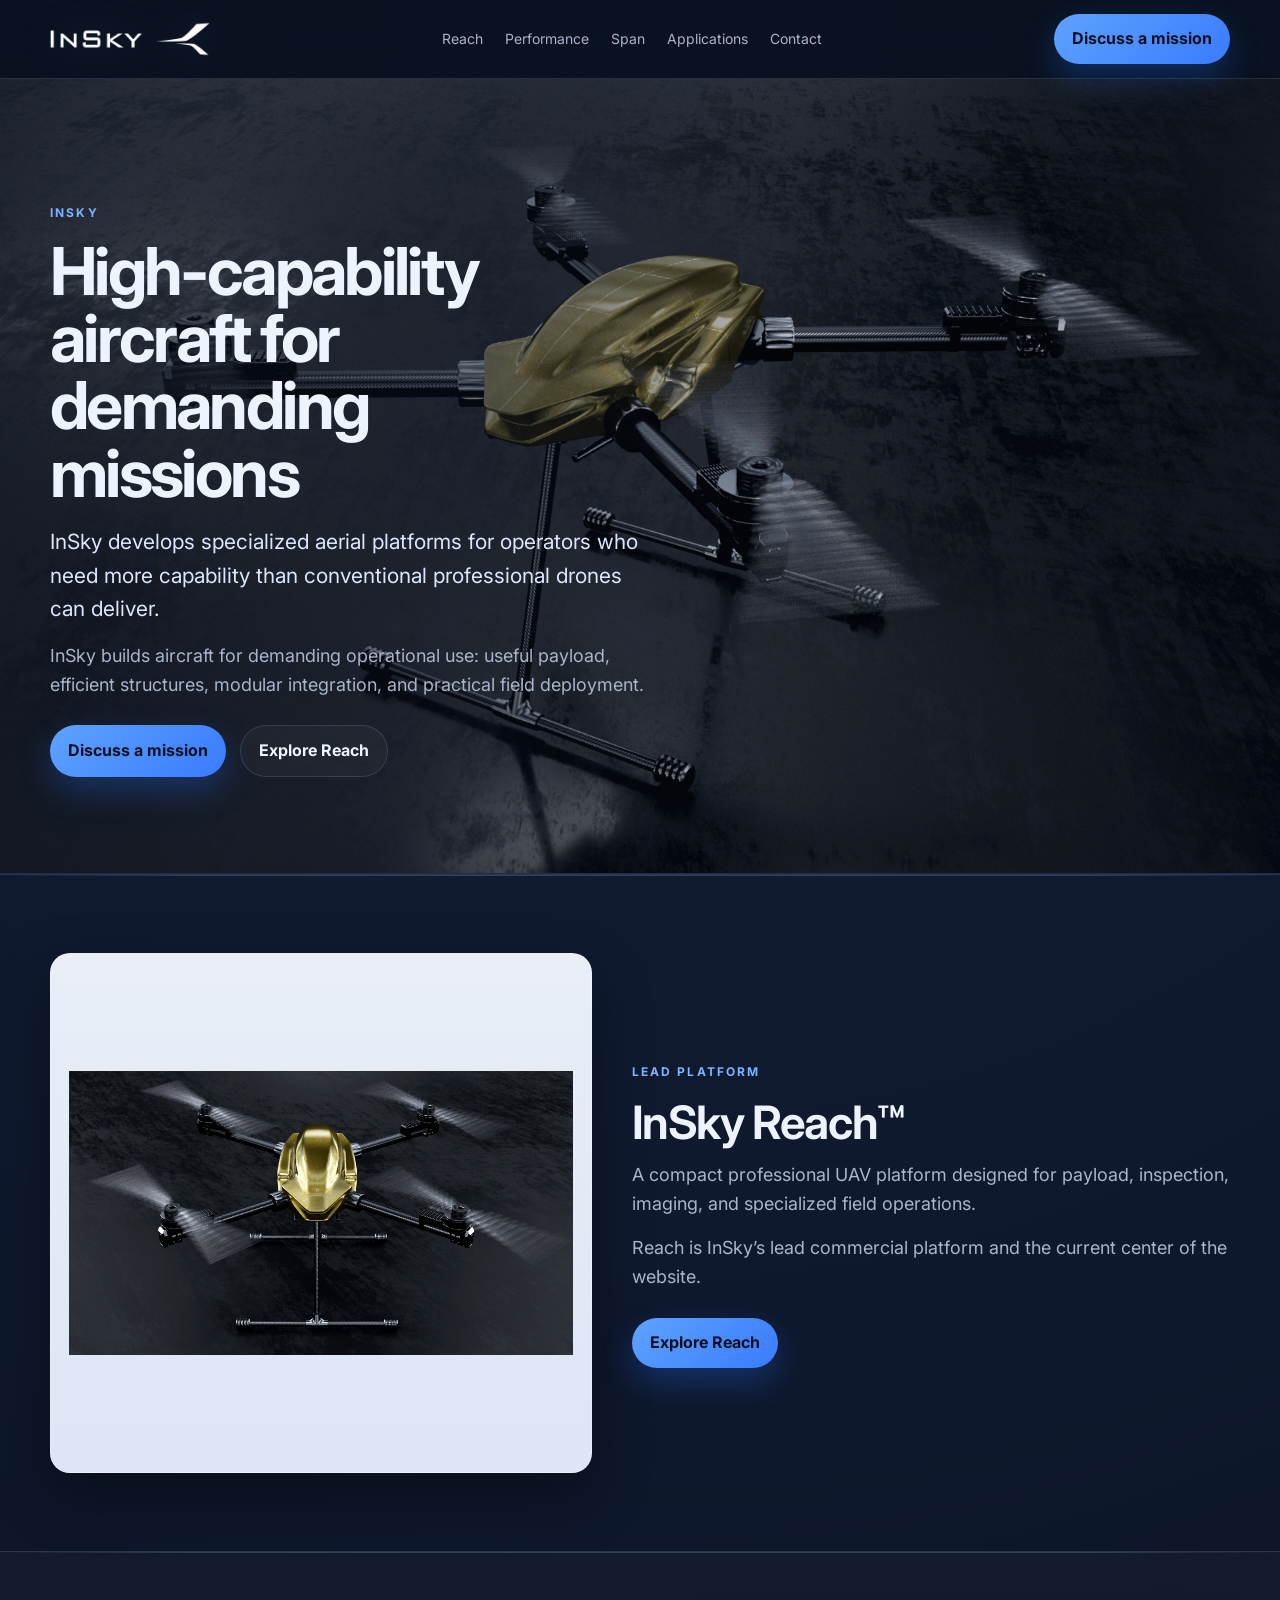
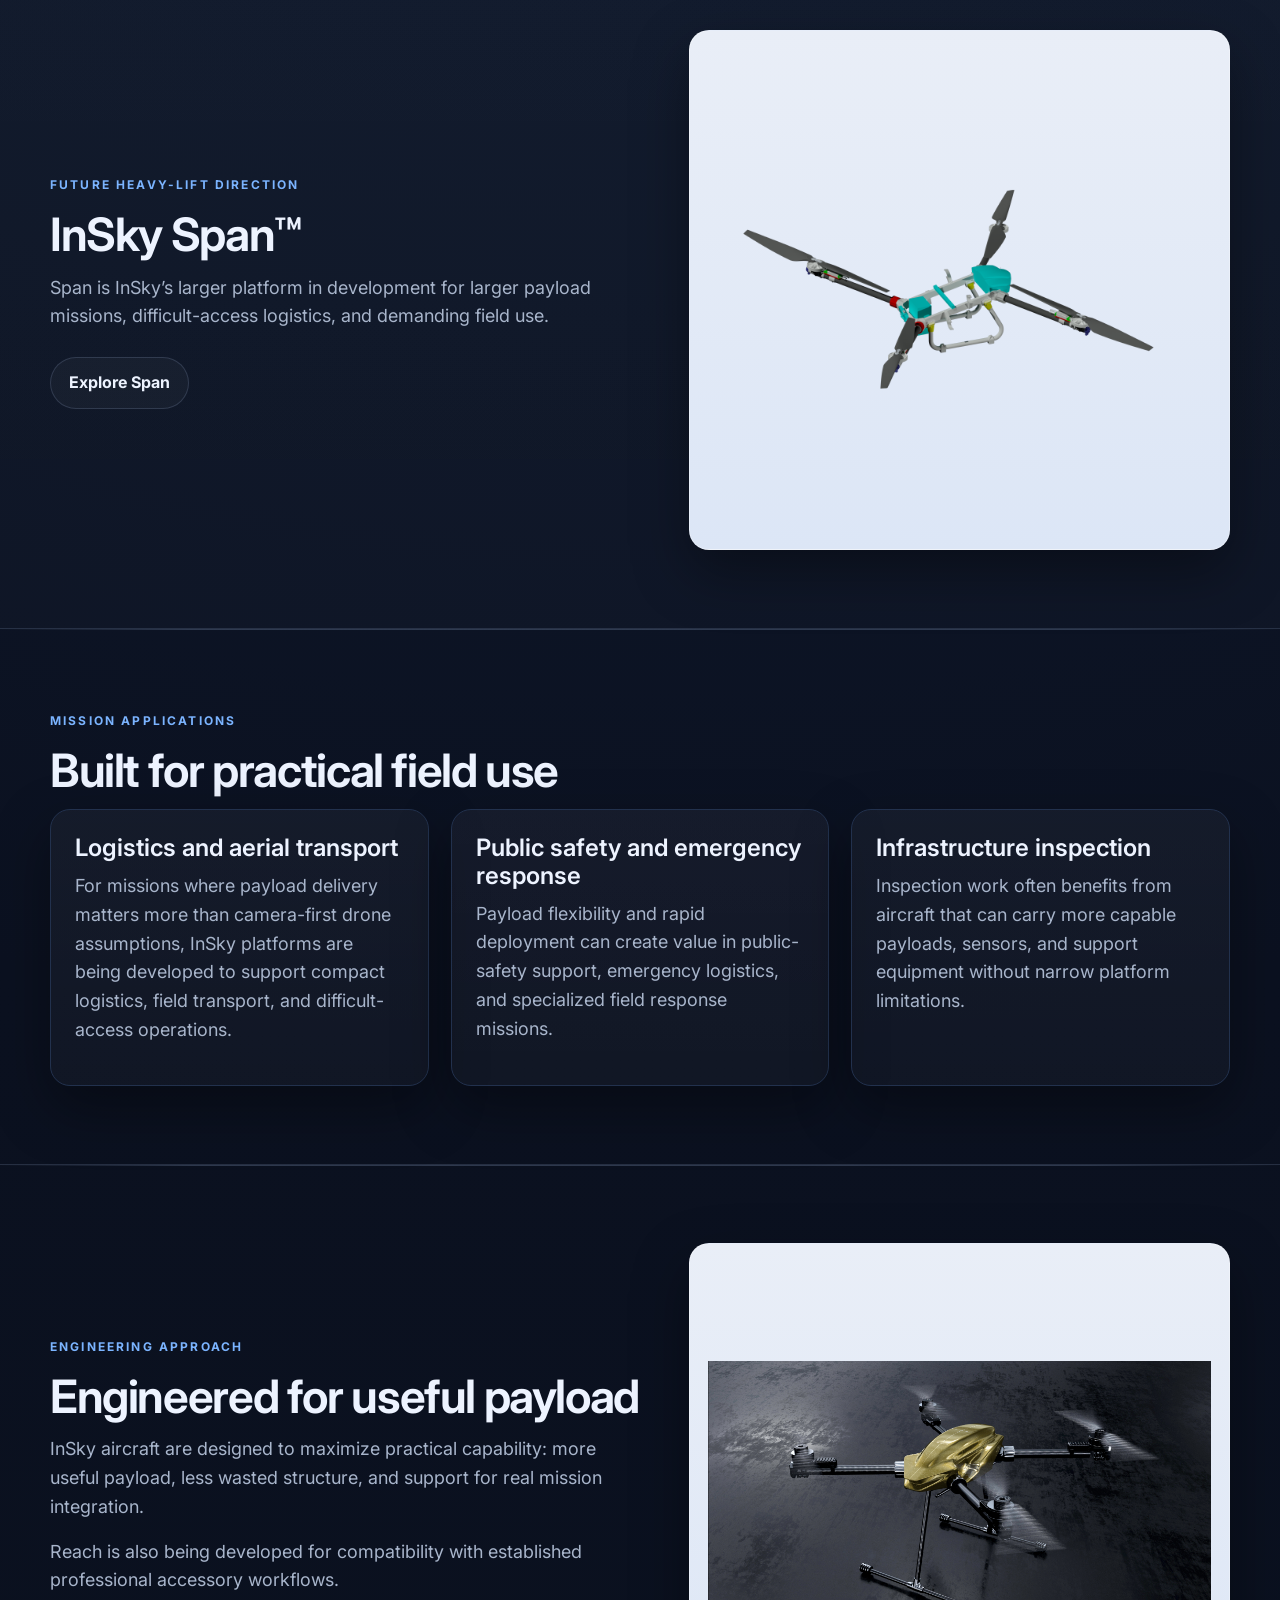
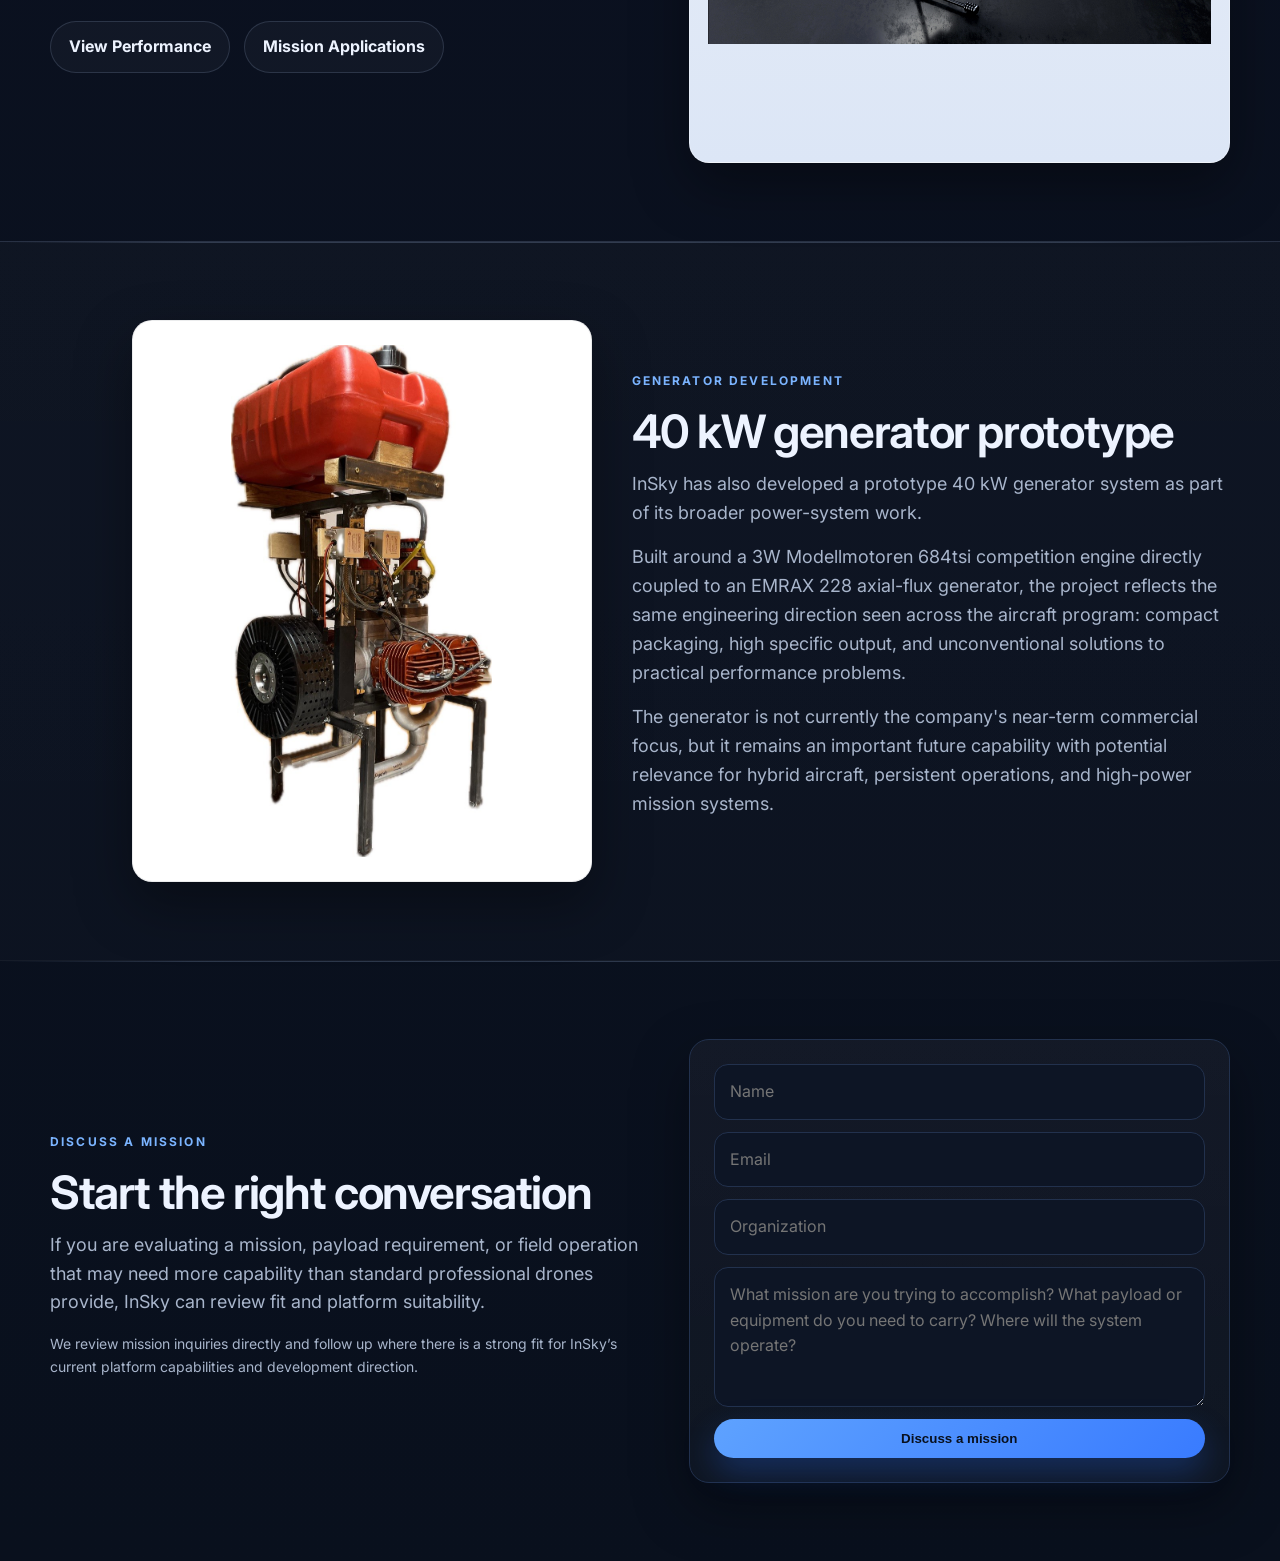
==== commit de477889: "Use clean generator cutout image" ====
--- a/index.html
+++ b/index.html
@@ -107,7 +107,7 @@
     <section class="section alt">
       <div class="container split reverse">
         <div class="visual-panel visual-panel--generator">
-          <img src="./assets/generator/generator-angle.jpg" alt="InSky 40 kW generator prototype">
+          <img src="./assets/generator/generator-cutout-clean.jpg" alt="InSky 40 kW generator prototype">
         </div>
         <div>
           <span class="eyebrow">Generator development</span>
--- a/styles.css
+++ b/styles.css
@@ -1 +1 @@
-:root{--bg:#0b1120;--surface:#121a2b;--surface-soft:#0f1728;--surface-light:#e9eef7;--surface-light-2:#dce6f6;--ink:#edf3ff;--muted:#a8b5cb;--line:#22314d;--line-soft:rgba(160,185,220,.18);--accent:#5ea2ff;--accent-2:#7bb4ff;--max:1180px;--radius:20px;--shadow:0 22px 56px rgba(0,0,0,.36)}*{box-sizing:border-box}html{scroll-behavior:smooth}body{margin:0;font-family:Inter,system-ui,-apple-system,Segoe UI,Roboto,Arial,sans-serif;background:radial-gradient(circle at top,#12203a 0%,#0b1120 55%,#09101d 100%);color:var(--ink);line-height:1.6}a{text-decoration:none;color:inherit}img{max-width:100%;display:block}.container{width:min(var(--max),calc(100% - 32px));margin:0 auto}.site-header{position:sticky;top:0;z-index:50;background:rgba(9,16,29,.82);backdrop-filter:blur(14px);border-bottom:1px solid var(--line-soft)}.nav{display:flex;align-items:center;justify-content:space-between;gap:24px;padding:14px 0}.brand img{height:36px;width:auto;filter:drop-shadow(0 0 18px rgba(94,162,255,.18))}.nav-links{display:flex;gap:22px;align-items:center}.nav-links a{font-size:14px;color:var(--muted)}.nav-links a:hover{color:var(--ink)}.cta{display:inline-flex;align-items:center;justify-content:center;padding:12px 18px;border-radius:999px;background:linear-gradient(135deg,#5ea2ff,#397bff);color:#08101e;font-weight:700;box-shadow:0 14px 32px rgba(41,112,255,.28);border:none;cursor:pointer}.cta:hover{background:linear-gradient(135deg,#7bb4ff,#4d8fff)}.cta.secondary{background:rgba(255,255,255,.03);color:var(--ink);border:1px solid var(--line-soft);box-shadow:none}.hero,.section,.footer{padding:78px 0}.hero{padding-top:56px}.hero--background{position:relative;padding:120px 0 96px;border-bottom:1px solid rgba(255,255,255,.08);background-image:linear-gradient(90deg,rgba(8,14,26,.76) 0%,rgba(8,14,26,.58) 38%,rgba(8,14,26,.28) 62%,rgba(8,14,26,.42) 100%),var(--hero-bg);background-size:cover;background-position:center center;background-repeat:no-repeat}.hero-background-inner{display:flex;align-items:center;min-height:560px}.hero-copy{max-width:620px}.section{border-top:1px solid var(--line-soft);position:relative}.section.alt{background:linear-gradient(180deg,rgba(255,255,255,.02) 0%,rgba(255,255,255,.01) 100%)}.section::before,.footer::before{content:"";display:block;position:absolute;left:0;right:0;top:0;height:1px;background:linear-gradient(90deg,rgba(255,255,255,0) 0%,rgba(170,195,235,.22) 15%,rgba(170,195,235,.22) 85%,rgba(255,255,255,0) 100%)}.footer{border-top:1px solid rgba(255,255,255,.05);position:relative}.hero-grid,.split,.footer-grid{display:grid;grid-template-columns:1.05fr .95fr;gap:40px;align-items:center}.split.reverse{grid-template-columns:.95fr 1.05fr}.eyebrow{display:inline-block;font-size:12px;letter-spacing:.18em;text-transform:uppercase;color:#7bb4ff;margin-bottom:16px;font-weight:700}h1{font-size:clamp(38px,6vw,66px);line-height:1.02;letter-spacing:-.04em;margin:0 0 18px;font-weight:700;max-width:11ch}h2{font-size:clamp(30px,4vw,46px);line-height:1.07;letter-spacing:-.03em;margin:0 0 14px;font-weight:650}h3{font-size:24px;line-height:1.15;margin:0 0 10px;font-weight:600}p{margin:0 0 16px;color:var(--muted);font-size:18px}.lead{font-size:21px;color:#dbe7ff;max-width:38rem}.button-row{display:flex;gap:14px;flex-wrap:wrap;margin-top:26px}.hero-visual,.visual-panel,.card,.form-panel,.spec,.metric{background:linear-gradient(180deg,rgba(255,255,255,.04),rgba(255,255,255,.025));border:1px solid var(--line);box-shadow:var(--shadow);border-radius:var(--radius)}.hero-visual,.visual-panel{padding:18px;min-height:520px;display:flex;align-items:center;justify-content:center;background:linear-gradient(180deg,var(--surface-light),var(--surface-light-2));border:1px solid rgba(255,255,255,.28);overflow:hidden}.hero-visual img,.visual-panel img{width:100%;height:100%;max-width:none;max-height:none;object-fit:contain;object-position:center center;border-radius:12px}.hero-visual img{aspect-ratio:1 / 1}.visual-panel img{aspect-ratio:4 / 3}.hero-visual--cover,.visual-panel--cover{padding:0;background:#0b1120}.hero-visual--cover img,.visual-panel--cover img{border-radius:0;object-fit:cover}.hero-visual--cover{min-height:480px;max-width:520px;margin-left:auto}.hero-visual--square{min-height:auto;aspect-ratio:4 / 5;max-width:480px}.hero-visual--square img{aspect-ratio:4 / 5;object-fit:contain;background:#0b1120}.hero-visual--cover:not(.hero-visual--square) img{aspect-ratio:4 / 3}.visual-panel--reach-wide{padding:0;background:#0b1120;min-height:420px}.visual-panel--reach-wide img{border-radius:0;object-fit:cover;aspect-ratio:16 / 10}.visual-panel--reach-front{padding:0;background:#0b1120;min-height:420px}.visual-panel--reach-front img{border-radius:0;object-fit:contain;aspect-ratio:4 / 5;background:#0b1120}.visual-panel--generator{padding:0;background:#f3f5fb;min-height:520px}.visual-panel--generator img{border-radius:0;object-fit:contain;aspect-ratio:1 / 1;background:#f3f5fb}.cards-3{display:grid;grid-template-columns:repeat(3,1fr);gap:22px}.cards-2{display:grid;grid-template-columns:repeat(2,1fr);gap:22px}.card{padding:24px}.spec-grid{display:grid;grid-template-columns:repeat(3,1fr);gap:14px}.spec{padding:16px}.spec strong{display:block;font-size:12px;letter-spacing:.12em;text-transform:uppercase;color:#8fa4c6;margin-bottom:8px}.spec span{font-size:18px;color:var(--ink);font-weight:620}.list{padding-left:18px;margin:12px 0 0}.list li{margin:8px 0;color:var(--muted)}.band{padding:30px;border-radius:24px;background:linear-gradient(135deg,rgba(94,162,255,.14),rgba(255,255,255,.03));border:1px solid rgba(123,180,255,.28)}.small{font-size:14px;color:var(--muted)}form{display:grid;gap:12px}input,textarea{width:100%;padding:14px 15px;border-radius:14px;border:1px solid var(--line);background:#0d1525;color:var(--ink);font:inherit}textarea{min-height:140px;resize:vertical}.notice{margin-bottom:14px;padding:12px 14px;border-radius:12px;background:rgba(46,160,90,.15);border:1px solid rgba(80,200,120,.28);color:#c9ffd9}@media (max-width:980px){.hero-grid,.split,.split.reverse,.footer-grid{grid-template-columns:1fr}.cards-3,.cards-2{grid-template-columns:1fr}.spec-grid{grid-template-columns:repeat(2,1fr)}.nav-links{display:none}.hero-visual,.visual-panel{min-height:400px}.hero--background{padding:88px 0 72px;background-position:62% center}.hero-background-inner{min-height:420px}h1{max-width:none}}@media (max-width:640px){.hero,.section,.footer{padding:60px 0}.spec-grid{grid-template-columns:1fr}.brand img{height:30px}p{font-size:17px}}
+:root{--bg:#0b1120;--surface:#121a2b;--surface-soft:#0f1728;--surface-light:#e9eef7;--surface-light-2:#dce6f6;--ink:#edf3ff;--muted:#a8b5cb;--line:#22314d;--line-soft:rgba(160,185,220,.18);--accent:#5ea2ff;--accent-2:#7bb4ff;--max:1180px;--radius:20px;--shadow:0 22px 56px rgba(0,0,0,.36)}*{box-sizing:border-box}html{scroll-behavior:smooth}body{margin:0;font-family:Inter,system-ui,-apple-system,Segoe UI,Roboto,Arial,sans-serif;background:radial-gradient(circle at top,#12203a 0%,#0b1120 55%,#09101d 100%);color:var(--ink);line-height:1.6}a{text-decoration:none;color:inherit}img{max-width:100%;display:block}.container{width:min(var(--max),calc(100% - 32px));margin:0 auto}.site-header{position:sticky;top:0;z-index:50;background:rgba(9,16,29,.82);backdrop-filter:blur(14px);border-bottom:1px solid var(--line-soft)}.nav{display:flex;align-items:center;justify-content:space-between;gap:24px;padding:14px 0}.brand img{height:36px;width:auto;filter:drop-shadow(0 0 18px rgba(94,162,255,.18))}.nav-links{display:flex;gap:22px;align-items:center}.nav-links a{font-size:14px;color:var(--muted)}.nav-links a:hover{color:var(--ink)}.cta{display:inline-flex;align-items:center;justify-content:center;padding:12px 18px;border-radius:999px;background:linear-gradient(135deg,#5ea2ff,#397bff);color:#08101e;font-weight:700;box-shadow:0 14px 32px rgba(41,112,255,.28);border:none;cursor:pointer}.cta:hover{background:linear-gradient(135deg,#7bb4ff,#4d8fff)}.cta.secondary{background:rgba(255,255,255,.03);color:var(--ink);border:1px solid var(--line-soft);box-shadow:none}.hero,.section,.footer{padding:78px 0}.hero{padding-top:56px}.hero--background{position:relative;padding:120px 0 96px;border-bottom:1px solid rgba(255,255,255,.08);background-image:linear-gradient(90deg,rgba(8,14,26,.76) 0%,rgba(8,14,26,.58) 38%,rgba(8,14,26,.28) 62%,rgba(8,14,26,.42) 100%),var(--hero-bg);background-size:cover;background-position:center center;background-repeat:no-repeat}.hero-background-inner{display:flex;align-items:center;min-height:560px}.hero-copy{max-width:620px}.section{border-top:1px solid var(--line-soft);position:relative}.section.alt{background:linear-gradient(180deg,rgba(255,255,255,.02) 0%,rgba(255,255,255,.01) 100%)}.section::before,.footer::before{content:"";display:block;position:absolute;left:0;right:0;top:0;height:1px;background:linear-gradient(90deg,rgba(255,255,255,0) 0%,rgba(170,195,235,.22) 15%,rgba(170,195,235,.22) 85%,rgba(255,255,255,0) 100%)}.footer{border-top:1px solid rgba(255,255,255,.05);position:relative}.hero-grid,.split,.footer-grid{display:grid;grid-template-columns:1.05fr .95fr;gap:40px;align-items:center}.split.reverse{grid-template-columns:.95fr 1.05fr}.eyebrow{display:inline-block;font-size:12px;letter-spacing:.18em;text-transform:uppercase;color:#7bb4ff;margin-bottom:16px;font-weight:700}h1{font-size:clamp(38px,6vw,66px);line-height:1.02;letter-spacing:-.04em;margin:0 0 18px;font-weight:700;max-width:11ch}h2{font-size:clamp(30px,4vw,46px);line-height:1.07;letter-spacing:-.03em;margin:0 0 14px;font-weight:650}h3{font-size:24px;line-height:1.15;margin:0 0 10px;font-weight:600}p{margin:0 0 16px;color:var(--muted);font-size:18px}.lead{font-size:21px;color:#dbe7ff;max-width:38rem}.button-row{display:flex;gap:14px;flex-wrap:wrap;margin-top:26px}.hero-visual,.visual-panel,.card,.form-panel,.spec,.metric{background:linear-gradient(180deg,rgba(255,255,255,.04),rgba(255,255,255,.025));border:1px solid var(--line);box-shadow:var(--shadow);border-radius:var(--radius)}.hero-visual,.visual-panel{padding:18px;min-height:520px;display:flex;align-items:center;justify-content:center;background:linear-gradient(180deg,var(--surface-light),var(--surface-light-2));border:1px solid rgba(255,255,255,.28);overflow:hidden}.hero-visual img,.visual-panel img{width:100%;height:100%;max-width:none;max-height:none;object-fit:contain;object-position:center center;border-radius:12px}.hero-visual img{aspect-ratio:1 / 1}.visual-panel img{aspect-ratio:4 / 3}.hero-visual--cover,.visual-panel--cover{padding:0;background:#0b1120}.hero-visual--cover img,.visual-panel--cover img{border-radius:0;object-fit:cover}.hero-visual--cover{min-height:480px;max-width:520px;margin-left:auto}.hero-visual--square{min-height:auto;aspect-ratio:4 / 5;max-width:480px}.hero-visual--square img{aspect-ratio:4 / 5;object-fit:contain;background:#0b1120}.hero-visual--cover:not(.hero-visual--square) img{aspect-ratio:4 / 3}.visual-panel--reach-wide{padding:0;background:#0b1120;min-height:380px;max-width:500px;margin-left:auto}.visual-panel--reach-wide img{border-radius:0;object-fit:cover;aspect-ratio:16 / 10}.visual-panel--reach-front{padding:0;background:#0b1120;min-height:420px;max-width:540px}.visual-panel--reach-front img{border-radius:0;object-fit:contain;object-position:center center;aspect-ratio:4 / 3;background:#0b1120}.visual-panel--generator{padding:24px;background:#ffffff;min-height:520px;max-width:460px;margin-left:auto;border:1px solid rgba(8,14,26,.08)}.visual-panel--generator img{border-radius:0;object-fit:contain;object-position:center center;aspect-ratio:4 / 5;background:#ffffff}.cards-3{display:grid;grid-template-columns:repeat(3,1fr);gap:22px}.cards-2{display:grid;grid-template-columns:repeat(2,1fr);gap:22px}.card{padding:24px}.spec-grid{display:grid;grid-template-columns:repeat(3,1fr);gap:14px}.spec{padding:16px}.spec strong{display:block;font-size:12px;letter-spacing:.12em;text-transform:uppercase;color:#8fa4c6;margin-bottom:8px}.spec span{font-size:18px;color:var(--ink);font-weight:620}.list{padding-left:18px;margin:12px 0 0}.list li{margin:8px 0;color:var(--muted)}.band{padding:30px;border-radius:24px;background:linear-gradient(135deg,rgba(94,162,255,.14),rgba(255,255,255,.03));border:1px solid rgba(123,180,255,.28)}.small{font-size:14px;color:var(--muted)}form{display:grid;gap:12px}input,textarea{width:100%;padding:14px 15px;border-radius:14px;border:1px solid var(--line);background:#0d1525;color:var(--ink);font:inherit}textarea{min-height:140px;resize:vertical}.notice{margin-bottom:14px;padding:12px 14px;border-radius:12px;background:rgba(46,160,90,.15);border:1px solid rgba(80,200,120,.28);color:#c9ffd9}@media (max-width:980px){.hero-grid,.split,.split.reverse,.footer-grid{grid-template-columns:1fr}.cards-3,.cards-2{grid-template-columns:1fr}.spec-grid{grid-template-columns:repeat(2,1fr)}.nav-links{display:none}.hero-visual,.visual-panel{min-height:400px}.hero--background{padding:88px 0 72px;background-position:62% center}.hero-background-inner{min-height:420px}h1{max-width:none}}@media (max-width:640px){.hero,.section,.footer{padding:60px 0}.spec-grid{grid-template-columns:1fr}.brand img{height:30px}p{font-size:17px}}
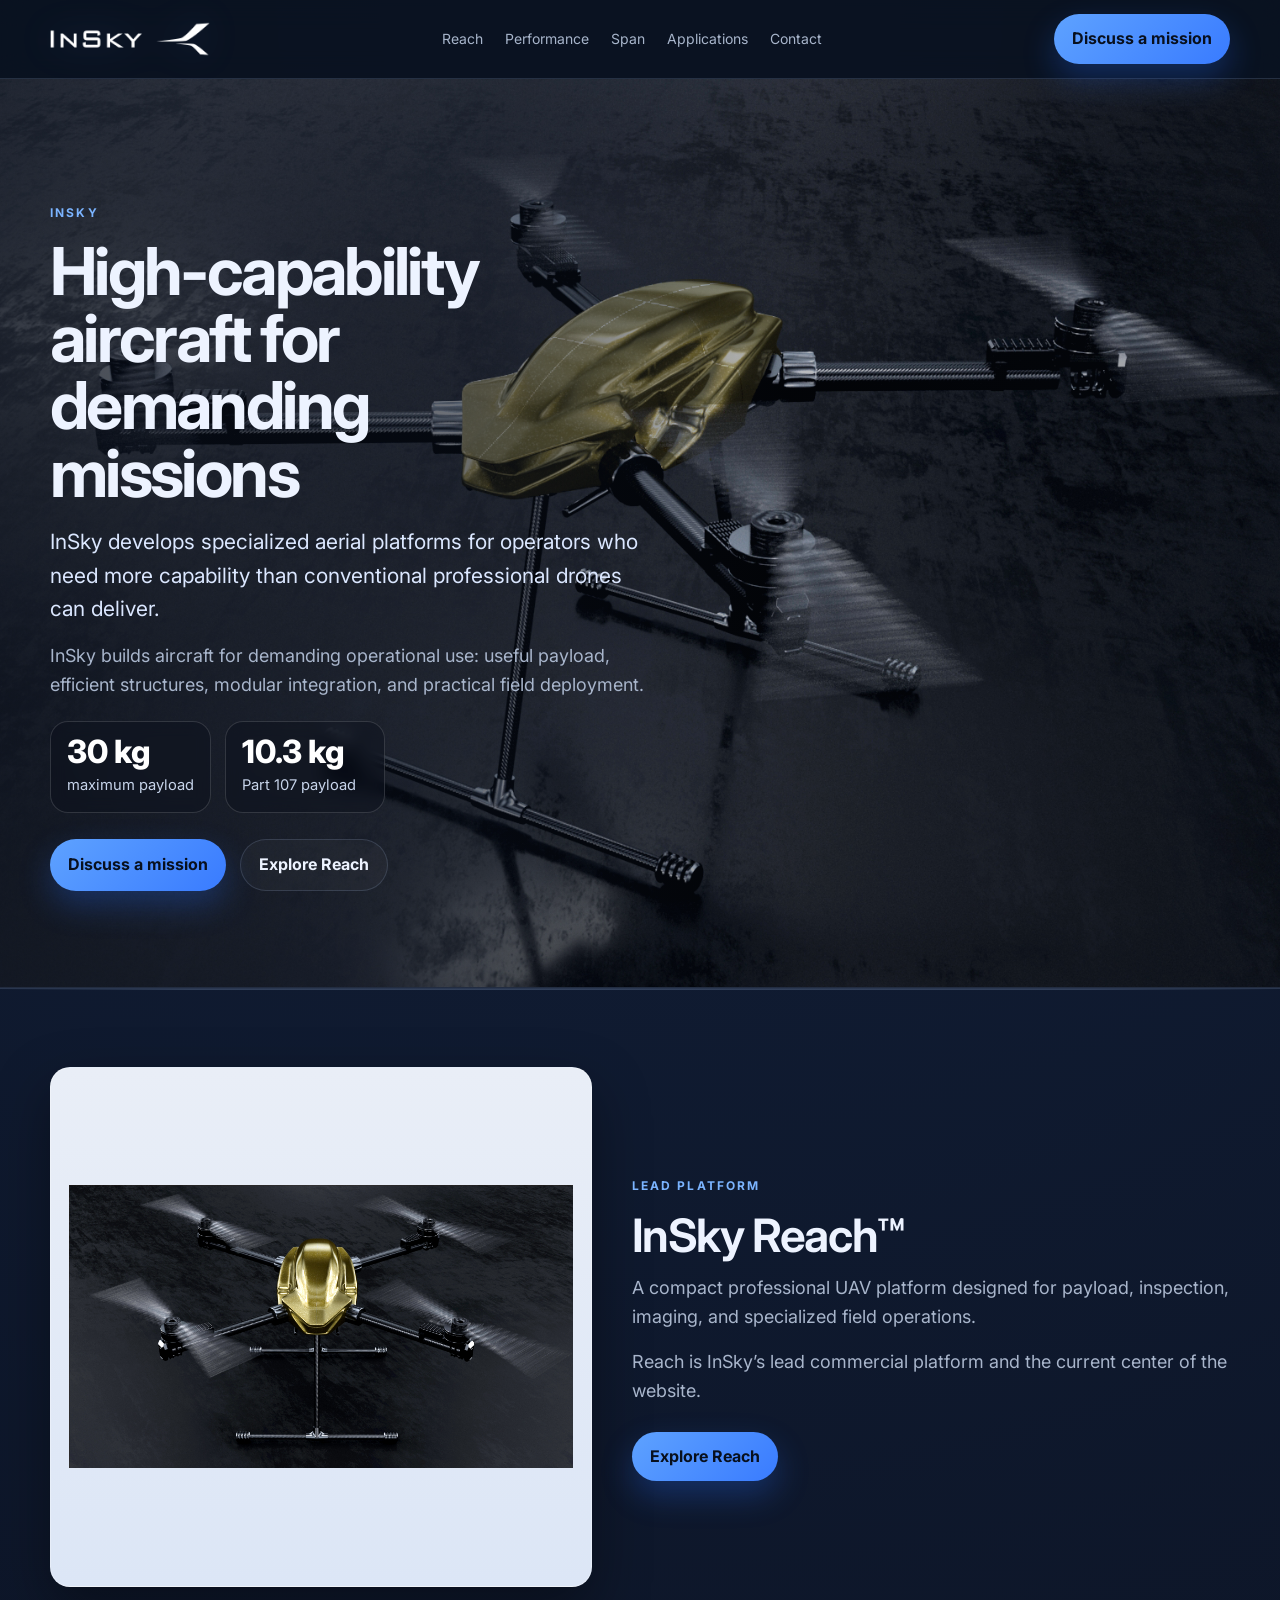
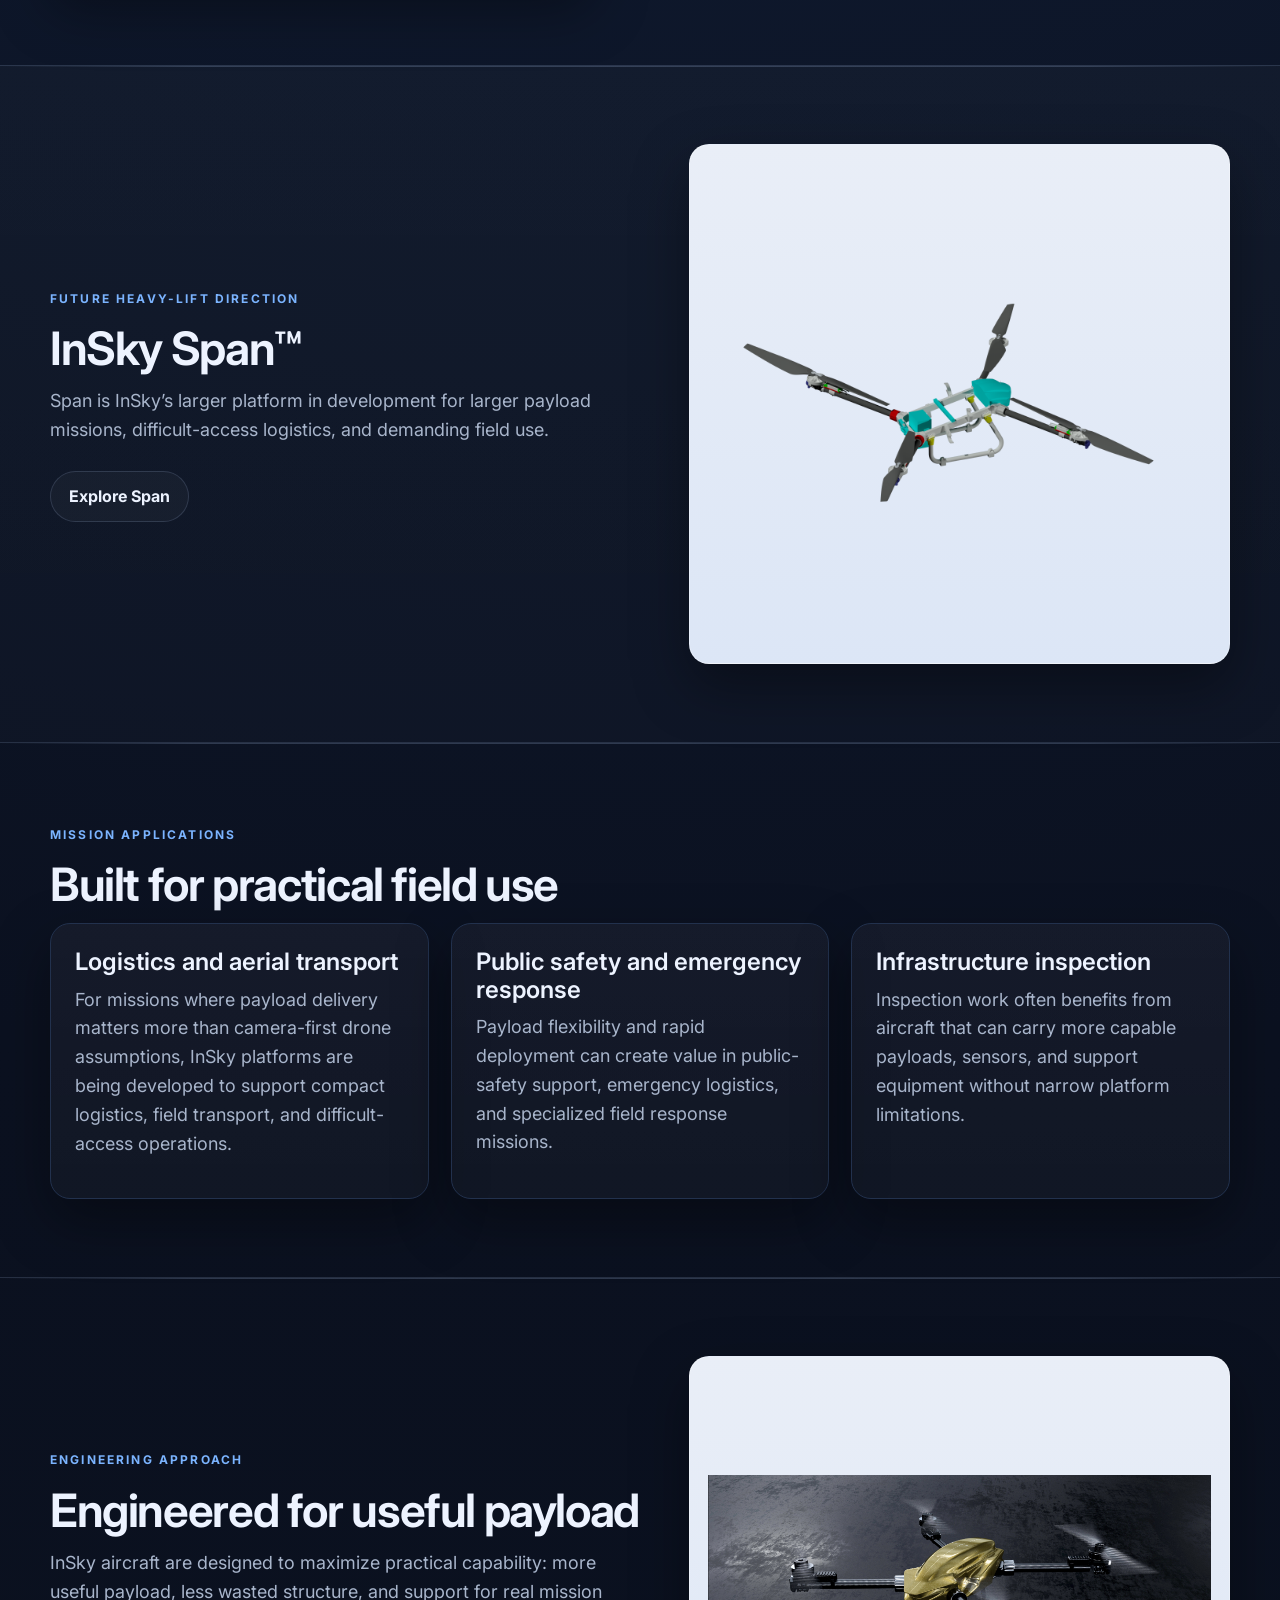
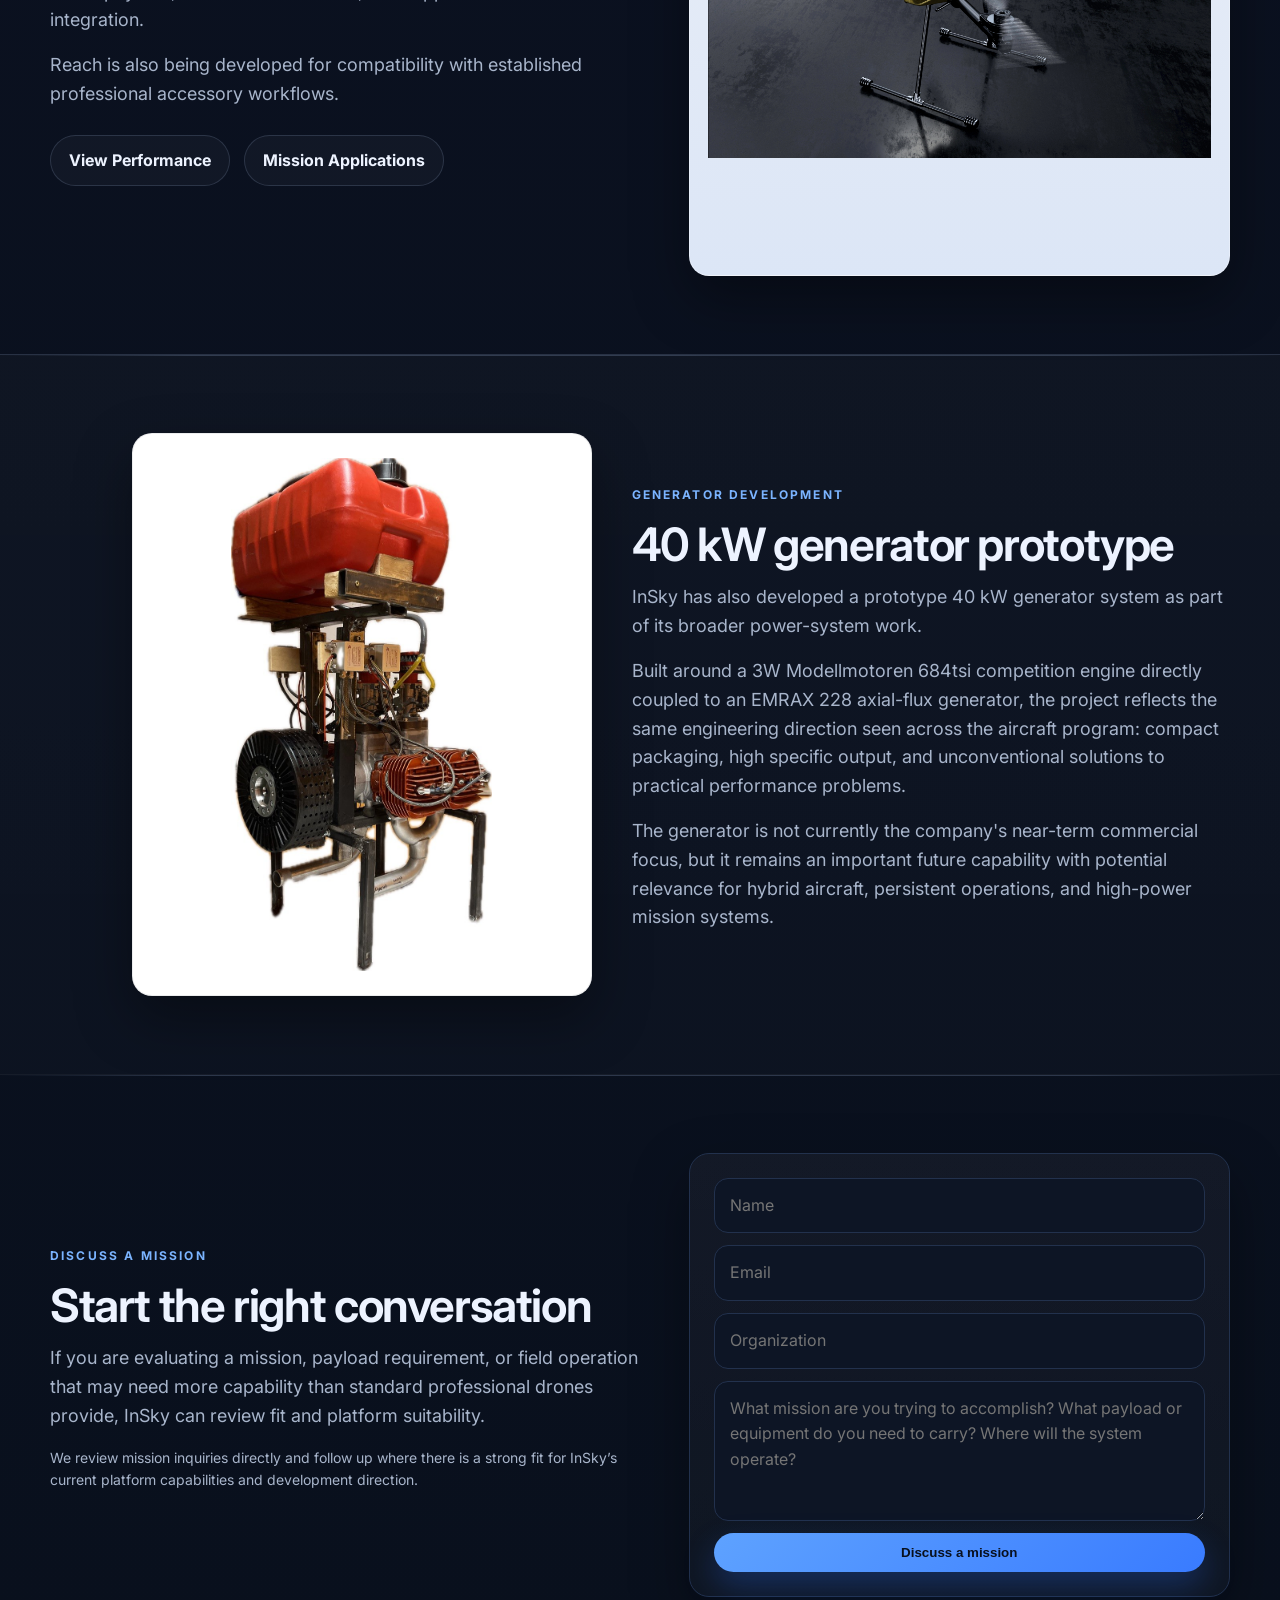
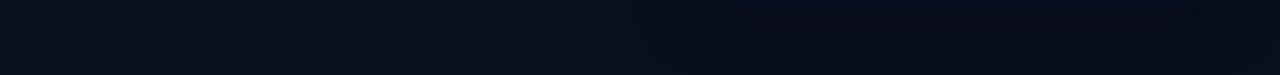
==== commit 393a8893: "Add homepage hero payload stats" ====
--- a/index.html
+++ b/index.html
@@ -33,6 +33,16 @@
           <h1>High-capability aircraft for demanding missions</h1>
           <p class="lead">InSky develops specialized aerial platforms for operators who need more capability than conventional professional drones can deliver.</p>
           <p>InSky builds aircraft for demanding operational use: useful payload, efficient structures, modular integration, and practical field deployment.</p>
+          <div class="hero-stats" aria-label="Key Reach performance figures">
+            <div class="hero-stat">
+              <strong>30 kg</strong>
+              <span>maximum payload</span>
+            </div>
+            <div class="hero-stat">
+              <strong>10.3 kg</strong>
+              <span>Part 107 payload</span>
+            </div>
+          </div>
           <div class="button-row">
             <a class="cta" href="#contact">Discuss a mission</a>
             <a class="cta secondary" href="./legal.html">Explore Reach</a>
--- a/styles.css
+++ b/styles.css
@@ -1 +1 @@
-:root{--bg:#0b1120;--surface:#121a2b;--surface-soft:#0f1728;--surface-light:#e9eef7;--surface-light-2:#dce6f6;--ink:#edf3ff;--muted:#a8b5cb;--line:#22314d;--line-soft:rgba(160,185,220,.18);--accent:#5ea2ff;--accent-2:#7bb4ff;--max:1180px;--radius:20px;--shadow:0 22px 56px rgba(0,0,0,.36)}*{box-sizing:border-box}html{scroll-behavior:smooth}body{margin:0;font-family:Inter,system-ui,-apple-system,Segoe UI,Roboto,Arial,sans-serif;background:radial-gradient(circle at top,#12203a 0%,#0b1120 55%,#09101d 100%);color:var(--ink);line-height:1.6}a{text-decoration:none;color:inherit}img{max-width:100%;display:block}.container{width:min(var(--max),calc(100% - 32px));margin:0 auto}.site-header{position:sticky;top:0;z-index:50;background:rgba(9,16,29,.82);backdrop-filter:blur(14px);border-bottom:1px solid var(--line-soft)}.nav{display:flex;align-items:center;justify-content:space-between;gap:24px;padding:14px 0}.brand img{height:36px;width:auto;filter:drop-shadow(0 0 18px rgba(94,162,255,.18))}.nav-links{display:flex;gap:22px;align-items:center}.nav-links a{font-size:14px;color:var(--muted)}.nav-links a:hover{color:var(--ink)}.cta{display:inline-flex;align-items:center;justify-content:center;padding:12px 18px;border-radius:999px;background:linear-gradient(135deg,#5ea2ff,#397bff);color:#08101e;font-weight:700;box-shadow:0 14px 32px rgba(41,112,255,.28);border:none;cursor:pointer}.cta:hover{background:linear-gradient(135deg,#7bb4ff,#4d8fff)}.cta.secondary{background:rgba(255,255,255,.03);color:var(--ink);border:1px solid var(--line-soft);box-shadow:none}.hero,.section,.footer{padding:78px 0}.hero{padding-top:56px}.hero--background{position:relative;padding:120px 0 96px;border-bottom:1px solid rgba(255,255,255,.08);background-image:linear-gradient(90deg,rgba(8,14,26,.76) 0%,rgba(8,14,26,.58) 38%,rgba(8,14,26,.28) 62%,rgba(8,14,26,.42) 100%),var(--hero-bg);background-size:cover;background-position:center center;background-repeat:no-repeat}.hero-background-inner{display:flex;align-items:center;min-height:560px}.hero-copy{max-width:620px}.section{border-top:1px solid var(--line-soft);position:relative}.section.alt{background:linear-gradient(180deg,rgba(255,255,255,.02) 0%,rgba(255,255,255,.01) 100%)}.section::before,.footer::before{content:"";display:block;position:absolute;left:0;right:0;top:0;height:1px;background:linear-gradient(90deg,rgba(255,255,255,0) 0%,rgba(170,195,235,.22) 15%,rgba(170,195,235,.22) 85%,rgba(255,255,255,0) 100%)}.footer{border-top:1px solid rgba(255,255,255,.05);position:relative}.hero-grid,.split,.footer-grid{display:grid;grid-template-columns:1.05fr .95fr;gap:40px;align-items:center}.split.reverse{grid-template-columns:.95fr 1.05fr}.eyebrow{display:inline-block;font-size:12px;letter-spacing:.18em;text-transform:uppercase;color:#7bb4ff;margin-bottom:16px;font-weight:700}h1{font-size:clamp(38px,6vw,66px);line-height:1.02;letter-spacing:-.04em;margin:0 0 18px;font-weight:700;max-width:11ch}h2{font-size:clamp(30px,4vw,46px);line-height:1.07;letter-spacing:-.03em;margin:0 0 14px;font-weight:650}h3{font-size:24px;line-height:1.15;margin:0 0 10px;font-weight:600}p{margin:0 0 16px;color:var(--muted);font-size:18px}.lead{font-size:21px;color:#dbe7ff;max-width:38rem}.button-row{display:flex;gap:14px;flex-wrap:wrap;margin-top:26px}.hero-visual,.visual-panel,.card,.form-panel,.spec,.metric{background:linear-gradient(180deg,rgba(255,255,255,.04),rgba(255,255,255,.025));border:1px solid var(--line);box-shadow:var(--shadow);border-radius:var(--radius)}.hero-visual,.visual-panel{padding:18px;min-height:520px;display:flex;align-items:center;justify-content:center;background:linear-gradient(180deg,var(--surface-light),var(--surface-light-2));border:1px solid rgba(255,255,255,.28);overflow:hidden}.hero-visual img,.visual-panel img{width:100%;height:100%;max-width:none;max-height:none;object-fit:contain;object-position:center center;border-radius:12px}.hero-visual img{aspect-ratio:1 / 1}.visual-panel img{aspect-ratio:4 / 3}.hero-visual--cover,.visual-panel--cover{padding:0;background:#0b1120}.hero-visual--cover img,.visual-panel--cover img{border-radius:0;object-fit:cover}.hero-visual--cover{min-height:480px;max-width:520px;margin-left:auto}.hero-visual--square{min-height:auto;aspect-ratio:4 / 5;max-width:480px}.hero-visual--square img{aspect-ratio:4 / 5;object-fit:contain;background:#0b1120}.hero-visual--cover:not(.hero-visual--square) img{aspect-ratio:4 / 3}.visual-panel--reach-wide{padding:0;background:#0b1120;min-height:380px;max-width:500px;margin-left:auto}.visual-panel--reach-wide img{border-radius:0;object-fit:cover;aspect-ratio:16 / 10}.visual-panel--reach-front{padding:0;background:#0b1120;min-height:420px;max-width:540px}.visual-panel--reach-front img{border-radius:0;object-fit:contain;object-position:center center;aspect-ratio:4 / 3;background:#0b1120}.visual-panel--generator{padding:24px;background:#ffffff;min-height:520px;max-width:460px;margin-left:auto;border:1px solid rgba(8,14,26,.08)}.visual-panel--generator img{border-radius:0;object-fit:contain;object-position:center center;aspect-ratio:4 / 5;background:#ffffff}.cards-3{display:grid;grid-template-columns:repeat(3,1fr);gap:22px}.cards-2{display:grid;grid-template-columns:repeat(2,1fr);gap:22px}.card{padding:24px}.spec-grid{display:grid;grid-template-columns:repeat(3,1fr);gap:14px}.spec{padding:16px}.spec strong{display:block;font-size:12px;letter-spacing:.12em;text-transform:uppercase;color:#8fa4c6;margin-bottom:8px}.spec span{font-size:18px;color:var(--ink);font-weight:620}.list{padding-left:18px;margin:12px 0 0}.list li{margin:8px 0;color:var(--muted)}.band{padding:30px;border-radius:24px;background:linear-gradient(135deg,rgba(94,162,255,.14),rgba(255,255,255,.03));border:1px solid rgba(123,180,255,.28)}.small{font-size:14px;color:var(--muted)}form{display:grid;gap:12px}input,textarea{width:100%;padding:14px 15px;border-radius:14px;border:1px solid var(--line);background:#0d1525;color:var(--ink);font:inherit}textarea{min-height:140px;resize:vertical}.notice{margin-bottom:14px;padding:12px 14px;border-radius:12px;background:rgba(46,160,90,.15);border:1px solid rgba(80,200,120,.28);color:#c9ffd9}@media (max-width:980px){.hero-grid,.split,.split.reverse,.footer-grid{grid-template-columns:1fr}.cards-3,.cards-2{grid-template-columns:1fr}.spec-grid{grid-template-columns:repeat(2,1fr)}.nav-links{display:none}.hero-visual,.visual-panel{min-height:400px}.hero--background{padding:88px 0 72px;background-position:62% center}.hero-background-inner{min-height:420px}h1{max-width:none}}@media (max-width:640px){.hero,.section,.footer{padding:60px 0}.spec-grid{grid-template-columns:1fr}.brand img{height:30px}p{font-size:17px}}
+:root{--bg:#0b1120;--surface:#121a2b;--surface-soft:#0f1728;--surface-light:#e9eef7;--surface-light-2:#dce6f6;--ink:#edf3ff;--muted:#a8b5cb;--line:#22314d;--line-soft:rgba(160,185,220,.18);--accent:#5ea2ff;--accent-2:#7bb4ff;--max:1180px;--radius:20px;--shadow:0 22px 56px rgba(0,0,0,.36)}*{box-sizing:border-box}html{scroll-behavior:smooth}body{margin:0;font-family:Inter,system-ui,-apple-system,Segoe UI,Roboto,Arial,sans-serif;background:radial-gradient(circle at top,#12203a 0%,#0b1120 55%,#09101d 100%);color:var(--ink);line-height:1.6}a{text-decoration:none;color:inherit}img{max-width:100%;display:block}.container{width:min(var(--max),calc(100% - 32px));margin:0 auto}.site-header{position:sticky;top:0;z-index:50;background:rgba(9,16,29,.82);backdrop-filter:blur(14px);border-bottom:1px solid var(--line-soft)}.nav{display:flex;align-items:center;justify-content:space-between;gap:24px;padding:14px 0}.brand img{height:36px;width:auto;filter:drop-shadow(0 0 18px rgba(94,162,255,.18))}.nav-links{display:flex;gap:22px;align-items:center}.nav-links a{font-size:14px;color:var(--muted)}.nav-links a:hover{color:var(--ink)}.cta{display:inline-flex;align-items:center;justify-content:center;padding:12px 18px;border-radius:999px;background:linear-gradient(135deg,#5ea2ff,#397bff);color:#08101e;font-weight:700;box-shadow:0 14px 32px rgba(41,112,255,.28);border:none;cursor:pointer}.cta:hover{background:linear-gradient(135deg,#7bb4ff,#4d8fff)}.cta.secondary{background:rgba(255,255,255,.03);color:var(--ink);border:1px solid var(--line-soft);box-shadow:none}.hero,.section,.footer{padding:78px 0}.hero{padding-top:56px}.hero--background{position:relative;padding:120px 0 96px;border-bottom:1px solid rgba(255,255,255,.08);background-image:linear-gradient(90deg,rgba(8,14,26,.76) 0%,rgba(8,14,26,.58) 38%,rgba(8,14,26,.28) 62%,rgba(8,14,26,.42) 100%),var(--hero-bg);background-size:cover;background-position:center center;background-repeat:no-repeat}.hero-background-inner{display:flex;align-items:center;min-height:560px}.hero-copy{max-width:620px}.hero-stats{display:flex;gap:14px;flex-wrap:wrap;margin-top:22px}.hero-stat{min-width:160px;padding:14px 16px;border-radius:18px;background:rgba(10,16,28,.42);border:1px solid rgba(255,255,255,.14);backdrop-filter:blur(8px)}.hero-stat strong{display:block;font-size:2rem;line-height:1;font-weight:800;color:#fff}.hero-stat span{display:block;margin-top:6px;font-size:.92rem;color:#c7d4ea}.section{border-top:1px solid var(--line-soft);position:relative}.section.alt{background:linear-gradient(180deg,rgba(255,255,255,.02) 0%,rgba(255,255,255,.01) 100%)}.section::before,.footer::before{content:"";display:block;position:absolute;left:0;right:0;top:0;height:1px;background:linear-gradient(90deg,rgba(255,255,255,0) 0%,rgba(170,195,235,.22) 15%,rgba(170,195,235,.22) 85%,rgba(255,255,255,0) 100%)}.footer{border-top:1px solid rgba(255,255,255,.05);position:relative}.hero-grid,.split,.footer-grid{display:grid;grid-template-columns:1.05fr .95fr;gap:40px;align-items:center}.split.reverse{grid-template-columns:.95fr 1.05fr}.eyebrow{display:inline-block;font-size:12px;letter-spacing:.18em;text-transform:uppercase;color:#7bb4ff;margin-bottom:16px;font-weight:700}h1{font-size:clamp(38px,6vw,66px);line-height:1.02;letter-spacing:-.04em;margin:0 0 18px;font-weight:700;max-width:11ch}h2{font-size:clamp(30px,4vw,46px);line-height:1.07;letter-spacing:-.03em;margin:0 0 14px;font-weight:650}h3{font-size:24px;line-height:1.15;margin:0 0 10px;font-weight:600}p{margin:0 0 16px;color:var(--muted);font-size:18px}.lead{font-size:21px;color:#dbe7ff;max-width:38rem}.button-row{display:flex;gap:14px;flex-wrap:wrap;margin-top:26px}.hero-visual,.visual-panel,.card,.form-panel,.spec,.metric{background:linear-gradient(180deg,rgba(255,255,255,.04),rgba(255,255,255,.025));border:1px solid var(--line);box-shadow:var(--shadow);border-radius:var(--radius)}.hero-visual,.visual-panel{padding:18px;min-height:520px;display:flex;align-items:center;justify-content:center;background:linear-gradient(180deg,var(--surface-light),var(--surface-light-2));border:1px solid rgba(255,255,255,.28);overflow:hidden}.hero-visual img,.visual-panel img{width:100%;height:100%;max-width:none;max-height:none;object-fit:contain;object-position:center center;border-radius:12px}.hero-visual img{aspect-ratio:1 / 1}.visual-panel img{aspect-ratio:4 / 3}.hero-visual--cover,.visual-panel--cover{padding:0;background:#0b1120}.hero-visual--cover img,.visual-panel--cover img{border-radius:0;object-fit:cover}.hero-visual--cover{min-height:480px;max-width:520px;margin-left:auto}.hero-visual--square{min-height:auto;aspect-ratio:4 / 5;max-width:480px}.hero-visual--square img{aspect-ratio:4 / 5;object-fit:contain;background:#0b1120}.hero-visual--cover:not(.hero-visual--square) img{aspect-ratio:4 / 3}.visual-panel--reach-wide{padding:0;background:#0b1120;min-height:380px;max-width:500px;margin-left:auto}.visual-panel--reach-wide img{border-radius:0;object-fit:cover;aspect-ratio:16 / 10}.visual-panel--reach-front{padding:0;background:#0b1120;min-height:420px;max-width:540px}.visual-panel--reach-front img{border-radius:0;object-fit:contain;object-position:center center;aspect-ratio:4 / 3;background:#0b1120}.visual-panel--generator{padding:24px;background:#ffffff;min-height:520px;max-width:460px;margin-left:auto;border:1px solid rgba(8,14,26,.08)}.visual-panel--generator img{border-radius:0;object-fit:contain;object-position:center center;aspect-ratio:4 / 5;background:#ffffff}.cards-3{display:grid;grid-template-columns:repeat(3,1fr);gap:22px}.cards-2{display:grid;grid-template-columns:repeat(2,1fr);gap:22px}.card{padding:24px}.spec-grid{display:grid;grid-template-columns:repeat(3,1fr);gap:14px}.spec{padding:16px}.spec strong{display:block;font-size:12px;letter-spacing:.12em;text-transform:uppercase;color:#8fa4c6;margin-bottom:8px}.spec span{font-size:18px;color:var(--ink);font-weight:620}.list{padding-left:18px;margin:12px 0 0}.list li{margin:8px 0;color:var(--muted)}.band{padding:30px;border-radius:24px;background:linear-gradient(135deg,rgba(94,162,255,.14),rgba(255,255,255,.03));border:1px solid rgba(123,180,255,.28)}.small{font-size:14px;color:var(--muted)}form{display:grid;gap:12px}input,textarea{width:100%;padding:14px 15px;border-radius:14px;border:1px solid var(--line);background:#0d1525;color:var(--ink);font:inherit}textarea{min-height:140px;resize:vertical}.notice{margin-bottom:14px;padding:12px 14px;border-radius:12px;background:rgba(46,160,90,.15);border:1px solid rgba(80,200,120,.28);color:#c9ffd9}@media (max-width:980px){.hero-grid,.split,.split.reverse,.footer-grid{grid-template-columns:1fr}.cards-3,.cards-2{grid-template-columns:1fr}.spec-grid{grid-template-columns:repeat(2,1fr)}.nav-links{display:none}.hero-visual,.visual-panel{min-height:400px}.hero--background{padding:88px 0 72px;background-position:62% center}.hero-background-inner{min-height:420px}h1{max-width:none}}@media (max-width:640px){.hero,.section,.footer{padding:60px 0}.spec-grid{grid-template-columns:1fr}.brand img{height:30px}p{font-size:17px}}
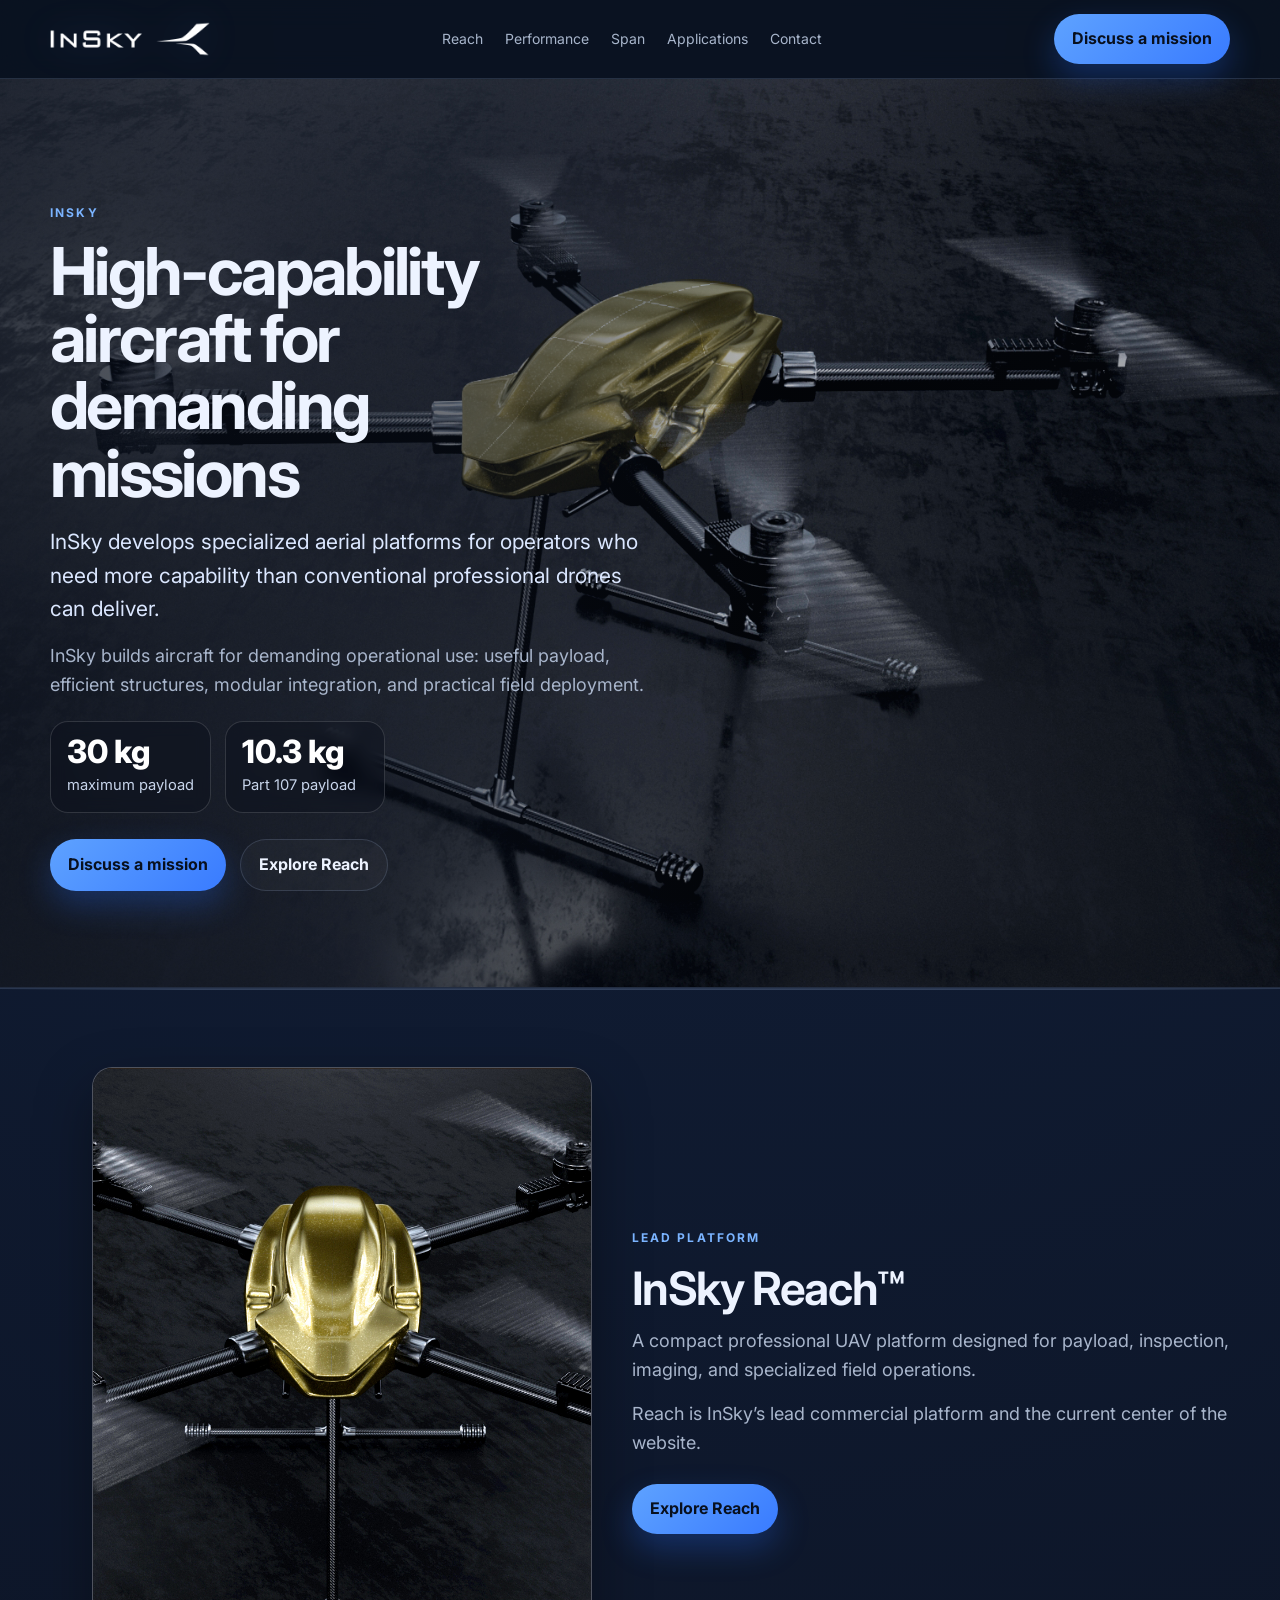
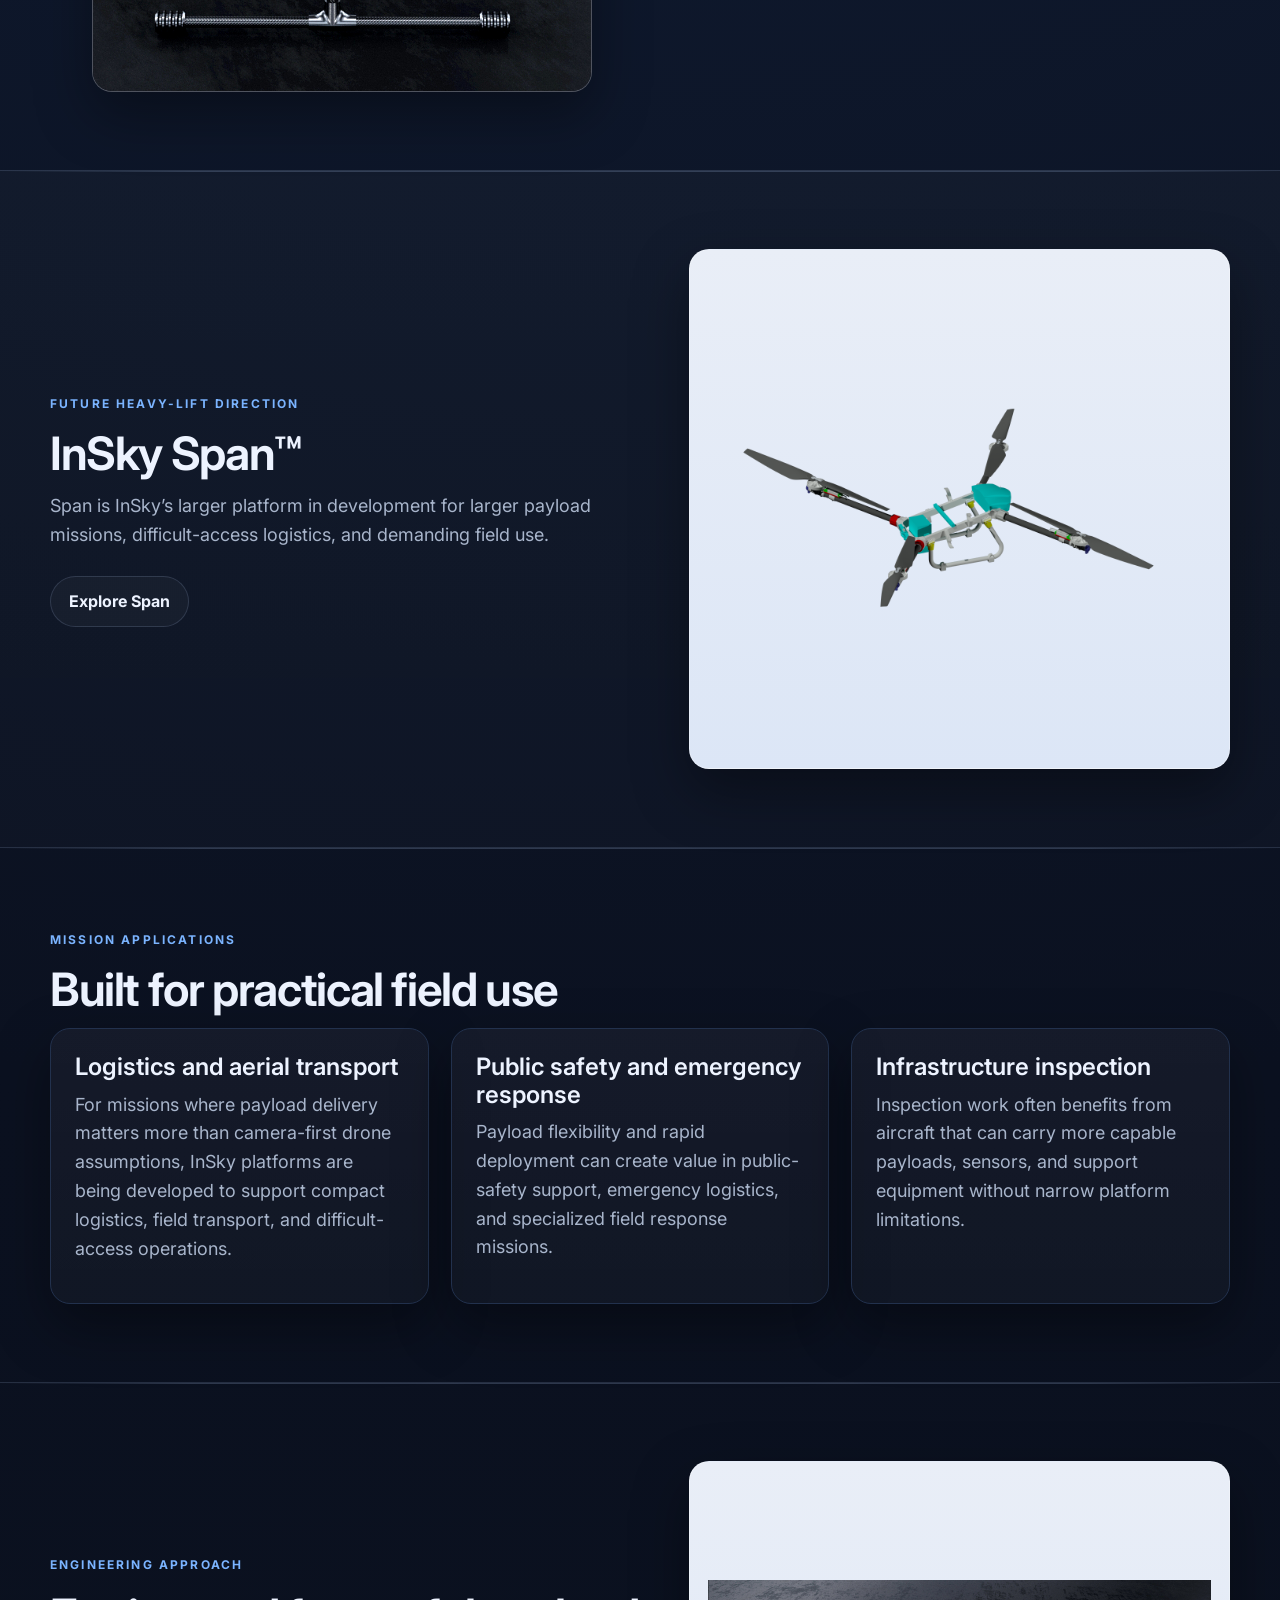
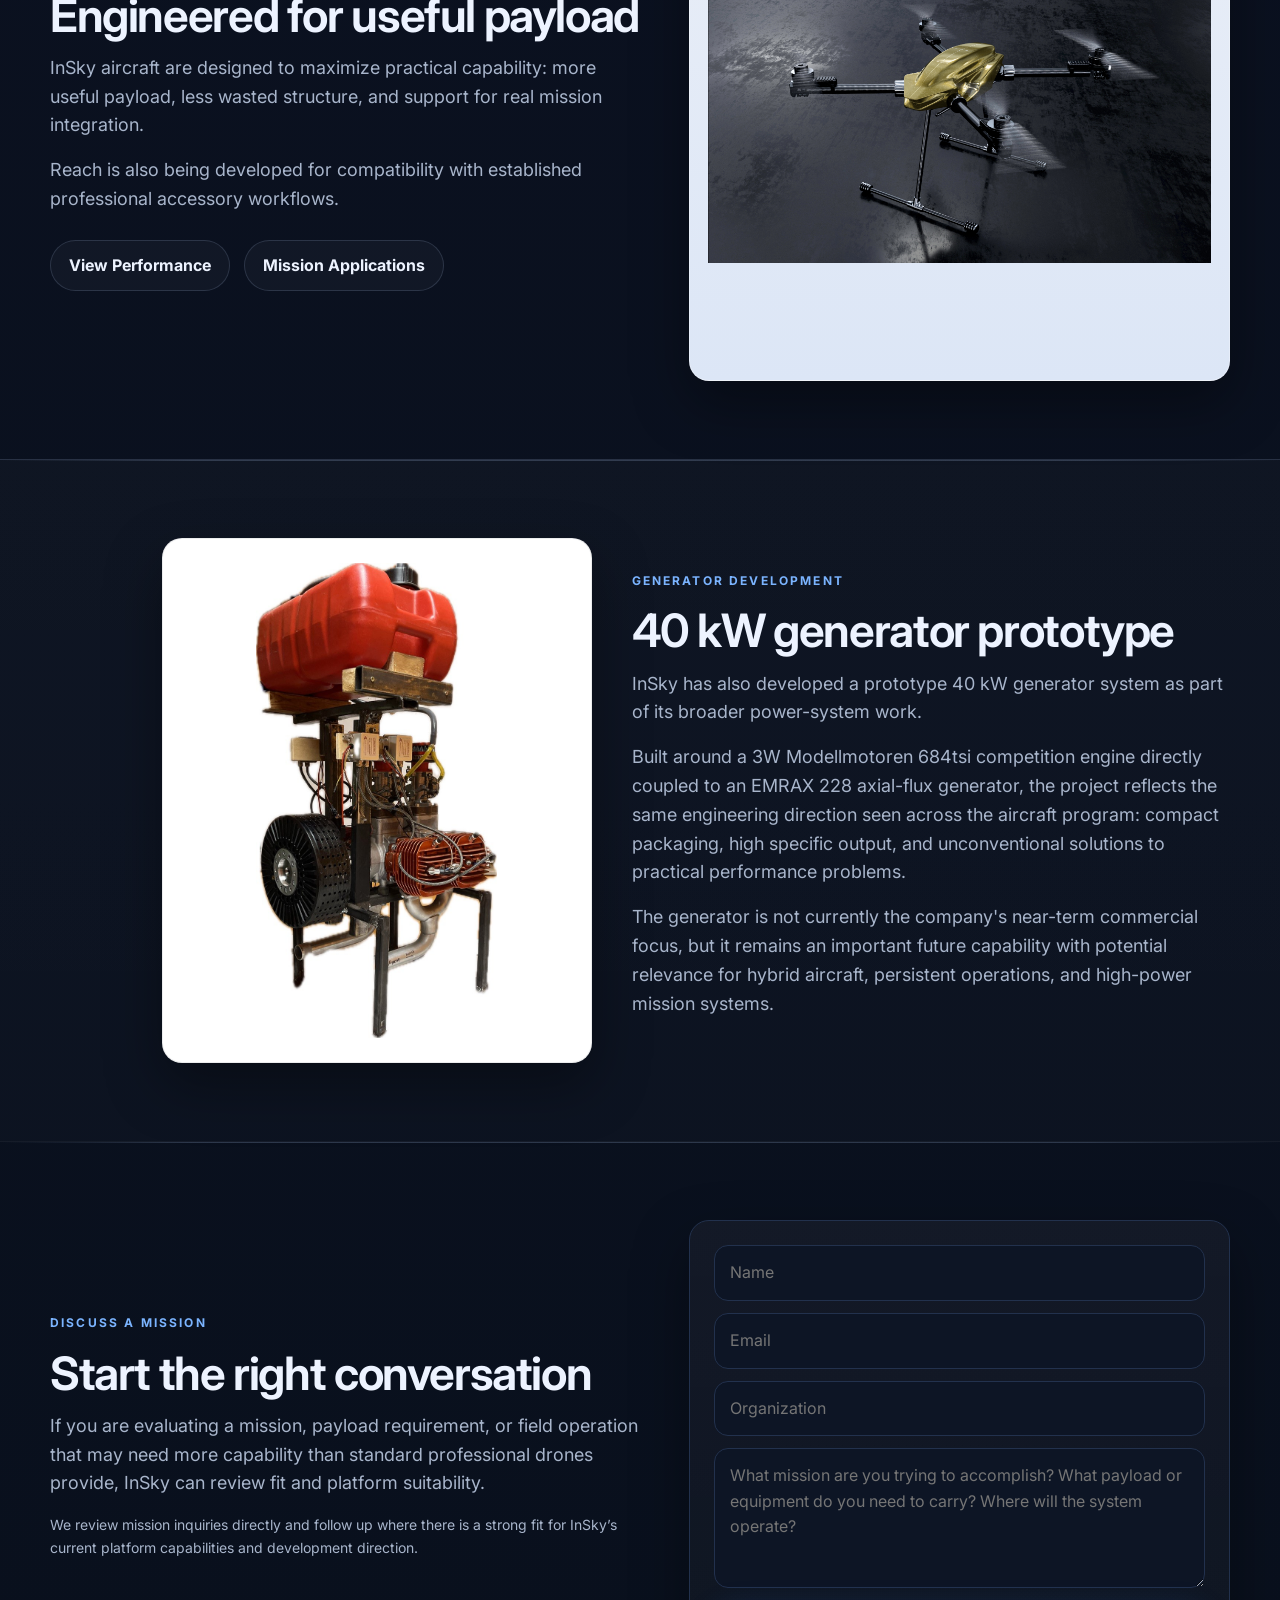
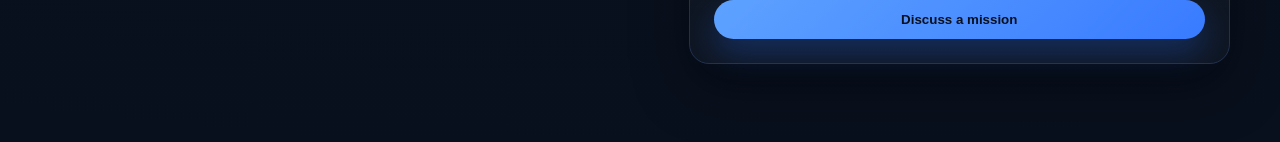
==== commit e019f79b: "Refine homepage lower image panels" ====
--- a/index.html
+++ b/index.html
@@ -53,7 +53,7 @@
 
     <section class="section">
       <div class="container split reverse">
-        <div class="visual-panel">
+        <div class="visual-panel visual-panel--home-reach">
           <img src="./assets/reach-front.jpg" alt="InSky Reach front view">
         </div>
         <div>
--- a/styles.css
+++ b/styles.css
@@ -1 +1 @@
-:root{--bg:#0b1120;--surface:#121a2b;--surface-soft:#0f1728;--surface-light:#e9eef7;--surface-light-2:#dce6f6;--ink:#edf3ff;--muted:#a8b5cb;--line:#22314d;--line-soft:rgba(160,185,220,.18);--accent:#5ea2ff;--accent-2:#7bb4ff;--max:1180px;--radius:20px;--shadow:0 22px 56px rgba(0,0,0,.36)}*{box-sizing:border-box}html{scroll-behavior:smooth}body{margin:0;font-family:Inter,system-ui,-apple-system,Segoe UI,Roboto,Arial,sans-serif;background:radial-gradient(circle at top,#12203a 0%,#0b1120 55%,#09101d 100%);color:var(--ink);line-height:1.6}a{text-decoration:none;color:inherit}img{max-width:100%;display:block}.container{width:min(var(--max),calc(100% - 32px));margin:0 auto}.site-header{position:sticky;top:0;z-index:50;background:rgba(9,16,29,.82);backdrop-filter:blur(14px);border-bottom:1px solid var(--line-soft)}.nav{display:flex;align-items:center;justify-content:space-between;gap:24px;padding:14px 0}.brand img{height:36px;width:auto;filter:drop-shadow(0 0 18px rgba(94,162,255,.18))}.nav-links{display:flex;gap:22px;align-items:center}.nav-links a{font-size:14px;color:var(--muted)}.nav-links a:hover{color:var(--ink)}.cta{display:inline-flex;align-items:center;justify-content:center;padding:12px 18px;border-radius:999px;background:linear-gradient(135deg,#5ea2ff,#397bff);color:#08101e;font-weight:700;box-shadow:0 14px 32px rgba(41,112,255,.28);border:none;cursor:pointer}.cta:hover{background:linear-gradient(135deg,#7bb4ff,#4d8fff)}.cta.secondary{background:rgba(255,255,255,.03);color:var(--ink);border:1px solid var(--line-soft);box-shadow:none}.hero,.section,.footer{padding:78px 0}.hero{padding-top:56px}.hero--background{position:relative;padding:120px 0 96px;border-bottom:1px solid rgba(255,255,255,.08);background-image:linear-gradient(90deg,rgba(8,14,26,.76) 0%,rgba(8,14,26,.58) 38%,rgba(8,14,26,.28) 62%,rgba(8,14,26,.42) 100%),var(--hero-bg);background-size:cover;background-position:center center;background-repeat:no-repeat}.hero-background-inner{display:flex;align-items:center;min-height:560px}.hero-copy{max-width:620px}.hero-stats{display:flex;gap:14px;flex-wrap:wrap;margin-top:22px}.hero-stat{min-width:160px;padding:14px 16px;border-radius:18px;background:rgba(10,16,28,.42);border:1px solid rgba(255,255,255,.14);backdrop-filter:blur(8px)}.hero-stat strong{display:block;font-size:2rem;line-height:1;font-weight:800;color:#fff}.hero-stat span{display:block;margin-top:6px;font-size:.92rem;color:#c7d4ea}.section{border-top:1px solid var(--line-soft);position:relative}.section.alt{background:linear-gradient(180deg,rgba(255,255,255,.02) 0%,rgba(255,255,255,.01) 100%)}.section::before,.footer::before{content:"";display:block;position:absolute;left:0;right:0;top:0;height:1px;background:linear-gradient(90deg,rgba(255,255,255,0) 0%,rgba(170,195,235,.22) 15%,rgba(170,195,235,.22) 85%,rgba(255,255,255,0) 100%)}.footer{border-top:1px solid rgba(255,255,255,.05);position:relative}.hero-grid,.split,.footer-grid{display:grid;grid-template-columns:1.05fr .95fr;gap:40px;align-items:center}.split.reverse{grid-template-columns:.95fr 1.05fr}.eyebrow{display:inline-block;font-size:12px;letter-spacing:.18em;text-transform:uppercase;color:#7bb4ff;margin-bottom:16px;font-weight:700}h1{font-size:clamp(38px,6vw,66px);line-height:1.02;letter-spacing:-.04em;margin:0 0 18px;font-weight:700;max-width:11ch}h2{font-size:clamp(30px,4vw,46px);line-height:1.07;letter-spacing:-.03em;margin:0 0 14px;font-weight:650}h3{font-size:24px;line-height:1.15;margin:0 0 10px;font-weight:600}p{margin:0 0 16px;color:var(--muted);font-size:18px}.lead{font-size:21px;color:#dbe7ff;max-width:38rem}.button-row{display:flex;gap:14px;flex-wrap:wrap;margin-top:26px}.hero-visual,.visual-panel,.card,.form-panel,.spec,.metric{background:linear-gradient(180deg,rgba(255,255,255,.04),rgba(255,255,255,.025));border:1px solid var(--line);box-shadow:var(--shadow);border-radius:var(--radius)}.hero-visual,.visual-panel{padding:18px;min-height:520px;display:flex;align-items:center;justify-content:center;background:linear-gradient(180deg,var(--surface-light),var(--surface-light-2));border:1px solid rgba(255,255,255,.28);overflow:hidden}.hero-visual img,.visual-panel img{width:100%;height:100%;max-width:none;max-height:none;object-fit:contain;object-position:center center;border-radius:12px}.hero-visual img{aspect-ratio:1 / 1}.visual-panel img{aspect-ratio:4 / 3}.hero-visual--cover,.visual-panel--cover{padding:0;background:#0b1120}.hero-visual--cover img,.visual-panel--cover img{border-radius:0;object-fit:cover}.hero-visual--cover{min-height:480px;max-width:520px;margin-left:auto}.hero-visual--square{min-height:auto;aspect-ratio:4 / 5;max-width:480px}.hero-visual--square img{aspect-ratio:4 / 5;object-fit:contain;background:#0b1120}.hero-visual--cover:not(.hero-visual--square) img{aspect-ratio:4 / 3}.visual-panel--reach-wide{padding:0;background:#0b1120;min-height:380px;max-width:500px;margin-left:auto}.visual-panel--reach-wide img{border-radius:0;object-fit:cover;aspect-ratio:16 / 10}.visual-panel--reach-front{padding:0;background:#0b1120;min-height:420px;max-width:540px}.visual-panel--reach-front img{border-radius:0;object-fit:contain;object-position:center center;aspect-ratio:4 / 3;background:#0b1120}.visual-panel--generator{padding:24px;background:#ffffff;min-height:520px;max-width:460px;margin-left:auto;border:1px solid rgba(8,14,26,.08)}.visual-panel--generator img{border-radius:0;object-fit:contain;object-position:center center;aspect-ratio:4 / 5;background:#ffffff}.cards-3{display:grid;grid-template-columns:repeat(3,1fr);gap:22px}.cards-2{display:grid;grid-template-columns:repeat(2,1fr);gap:22px}.card{padding:24px}.spec-grid{display:grid;grid-template-columns:repeat(3,1fr);gap:14px}.spec{padding:16px}.spec strong{display:block;font-size:12px;letter-spacing:.12em;text-transform:uppercase;color:#8fa4c6;margin-bottom:8px}.spec span{font-size:18px;color:var(--ink);font-weight:620}.list{padding-left:18px;margin:12px 0 0}.list li{margin:8px 0;color:var(--muted)}.band{padding:30px;border-radius:24px;background:linear-gradient(135deg,rgba(94,162,255,.14),rgba(255,255,255,.03));border:1px solid rgba(123,180,255,.28)}.small{font-size:14px;color:var(--muted)}form{display:grid;gap:12px}input,textarea{width:100%;padding:14px 15px;border-radius:14px;border:1px solid var(--line);background:#0d1525;color:var(--ink);font:inherit}textarea{min-height:140px;resize:vertical}.notice{margin-bottom:14px;padding:12px 14px;border-radius:12px;background:rgba(46,160,90,.15);border:1px solid rgba(80,200,120,.28);color:#c9ffd9}@media (max-width:980px){.hero-grid,.split,.split.reverse,.footer-grid{grid-template-columns:1fr}.cards-3,.cards-2{grid-template-columns:1fr}.spec-grid{grid-template-columns:repeat(2,1fr)}.nav-links{display:none}.hero-visual,.visual-panel{min-height:400px}.hero--background{padding:88px 0 72px;background-position:62% center}.hero-background-inner{min-height:420px}h1{max-width:none}}@media (max-width:640px){.hero,.section,.footer{padding:60px 0}.spec-grid{grid-template-columns:1fr}.brand img{height:30px}p{font-size:17px}}
+:root{--bg:#0b1120;--surface:#121a2b;--surface-soft:#0f1728;--surface-light:#e9eef7;--surface-light-2:#dce6f6;--ink:#edf3ff;--muted:#a8b5cb;--line:#22314d;--line-soft:rgba(160,185,220,.18);--accent:#5ea2ff;--accent-2:#7bb4ff;--max:1180px;--radius:20px;--shadow:0 22px 56px rgba(0,0,0,.36)}*{box-sizing:border-box}html{scroll-behavior:smooth}body{margin:0;font-family:Inter,system-ui,-apple-system,Segoe UI,Roboto,Arial,sans-serif;background:radial-gradient(circle at top,#12203a 0%,#0b1120 55%,#09101d 100%);color:var(--ink);line-height:1.6}a{text-decoration:none;color:inherit}img{max-width:100%;display:block}.container{width:min(var(--max),calc(100% - 32px));margin:0 auto}.site-header{position:sticky;top:0;z-index:50;background:rgba(9,16,29,.82);backdrop-filter:blur(14px);border-bottom:1px solid var(--line-soft)}.nav{display:flex;align-items:center;justify-content:space-between;gap:24px;padding:14px 0}.brand img{height:36px;width:auto;filter:drop-shadow(0 0 18px rgba(94,162,255,.18))}.nav-links{display:flex;gap:22px;align-items:center}.nav-links a{font-size:14px;color:var(--muted)}.nav-links a:hover{color:var(--ink)}.cta{display:inline-flex;align-items:center;justify-content:center;padding:12px 18px;border-radius:999px;background:linear-gradient(135deg,#5ea2ff,#397bff);color:#08101e;font-weight:700;box-shadow:0 14px 32px rgba(41,112,255,.28);border:none;cursor:pointer}.cta:hover{background:linear-gradient(135deg,#7bb4ff,#4d8fff)}.cta.secondary{background:rgba(255,255,255,.03);color:var(--ink);border:1px solid var(--line-soft);box-shadow:none}.hero,.section,.footer{padding:78px 0}.hero{padding-top:56px}.hero--background{position:relative;padding:120px 0 96px;border-bottom:1px solid rgba(255,255,255,.08);background-image:linear-gradient(90deg,rgba(8,14,26,.76) 0%,rgba(8,14,26,.58) 38%,rgba(8,14,26,.28) 62%,rgba(8,14,26,.42) 100%),var(--hero-bg);background-size:cover;background-position:center center;background-repeat:no-repeat}.hero-background-inner{display:flex;align-items:center;min-height:560px}.hero-copy{max-width:620px}.hero-stats{display:flex;gap:14px;flex-wrap:wrap;margin-top:22px}.hero-stat{min-width:160px;padding:14px 16px;border-radius:18px;background:rgba(10,16,28,.42);border:1px solid rgba(255,255,255,.14);backdrop-filter:blur(8px)}.hero-stat strong{display:block;font-size:2rem;line-height:1;font-weight:800;color:#fff}.hero-stat span{display:block;margin-top:6px;font-size:.92rem;color:#c7d4ea}.section{border-top:1px solid var(--line-soft);position:relative}.section.alt{background:linear-gradient(180deg,rgba(255,255,255,.02) 0%,rgba(255,255,255,.01) 100%)}.section::before,.footer::before{content:"";display:block;position:absolute;left:0;right:0;top:0;height:1px;background:linear-gradient(90deg,rgba(255,255,255,0) 0%,rgba(170,195,235,.22) 15%,rgba(170,195,235,.22) 85%,rgba(255,255,255,0) 100%)}.footer{border-top:1px solid rgba(255,255,255,.05);position:relative}.hero-grid,.split,.footer-grid{display:grid;grid-template-columns:1.05fr .95fr;gap:40px;align-items:center}.split.reverse{grid-template-columns:.95fr 1.05fr}.eyebrow{display:inline-block;font-size:12px;letter-spacing:.18em;text-transform:uppercase;color:#7bb4ff;margin-bottom:16px;font-weight:700}h1{font-size:clamp(38px,6vw,66px);line-height:1.02;letter-spacing:-.04em;margin:0 0 18px;font-weight:700;max-width:11ch}h2{font-size:clamp(30px,4vw,46px);line-height:1.07;letter-spacing:-.03em;margin:0 0 14px;font-weight:650}h3{font-size:24px;line-height:1.15;margin:0 0 10px;font-weight:600}p{margin:0 0 16px;color:var(--muted);font-size:18px}.lead{font-size:21px;color:#dbe7ff;max-width:38rem}.button-row{display:flex;gap:14px;flex-wrap:wrap;margin-top:26px}.hero-visual,.visual-panel,.card,.form-panel,.spec,.metric{background:linear-gradient(180deg,rgba(255,255,255,.04),rgba(255,255,255,.025));border:1px solid var(--line);box-shadow:var(--shadow);border-radius:var(--radius)}.hero-visual,.visual-panel{padding:18px;min-height:520px;display:flex;align-items:center;justify-content:center;background:linear-gradient(180deg,var(--surface-light),var(--surface-light-2));border:1px solid rgba(255,255,255,.28);overflow:hidden}.hero-visual img,.visual-panel img{width:100%;height:100%;max-width:none;max-height:none;object-fit:contain;object-position:center center;border-radius:12px}.hero-visual img{aspect-ratio:1 / 1}.visual-panel img{aspect-ratio:4 / 3}.hero-visual--cover,.visual-panel--cover{padding:0;background:#0b1120}.hero-visual--cover img,.visual-panel--cover img{border-radius:0;object-fit:cover}.hero-visual--cover{min-height:480px;max-width:520px;margin-left:auto}.hero-visual--square{min-height:auto;aspect-ratio:4 / 5;max-width:480px}.hero-visual--square img{aspect-ratio:4 / 5;object-fit:cover;object-position:center center;background:#0b1120}.hero-visual--cover:not(.hero-visual--square) img{aspect-ratio:4 / 3}.visual-panel--reach-wide{padding:0;background:#0b1120;min-height:400px;max-width:560px;margin-left:auto;aspect-ratio:16 / 10}.visual-panel--reach-wide img{border-radius:0;object-fit:cover;object-position:center center;aspect-ratio:16 / 10}.visual-panel--reach-front{padding:0;background:#0b1120;min-height:400px;max-width:460px;aspect-ratio:4 / 5}.visual-panel--reach-front img{border-radius:0;object-fit:cover;object-position:center center;aspect-ratio:4 / 5;background:#0b1120}.visual-panel--home-reach{padding:0;background:#0b1120;min-height:420px;max-width:500px;margin-left:auto;aspect-ratio:4 / 5}.visual-panel--home-reach img{border-radius:0;object-fit:cover;object-position:center center;aspect-ratio:4 / 5;background:#0b1120}.visual-panel--generator{padding:24px;background:#ffffff;min-height:520px;max-width:430px;margin-left:auto;border:1px solid rgba(8,14,26,.08)}.visual-panel--generator img{border-radius:0;object-fit:contain;object-position:center center;aspect-ratio:4 / 5;background:#ffffff}.cards-3{display:grid;grid-template-columns:repeat(3,1fr);gap:22px}.cards-2{display:grid;grid-template-columns:repeat(2,1fr);gap:22px}.card{padding:24px}.spec-grid{display:grid;grid-template-columns:repeat(3,1fr);gap:14px}.spec{padding:16px}.spec strong{display:block;font-size:12px;letter-spacing:.12em;text-transform:uppercase;color:#8fa4c6;margin-bottom:8px}.spec span{font-size:18px;color:var(--ink);font-weight:620}.list{padding-left:18px;margin:12px 0 0}.list li{margin:8px 0;color:var(--muted)}.band{padding:30px;border-radius:24px;background:linear-gradient(135deg,rgba(94,162,255,.14),rgba(255,255,255,.03));border:1px solid rgba(123,180,255,.28)}.small{font-size:14px;color:var(--muted)}form{display:grid;gap:12px}input,textarea{width:100%;padding:14px 15px;border-radius:14px;border:1px solid var(--line);background:#0d1525;color:var(--ink);font:inherit}textarea{min-height:140px;resize:vertical}.notice{margin-bottom:14px;padding:12px 14px;border-radius:12px;background:rgba(46,160,90,.15);border:1px solid rgba(80,200,120,.28);color:#c9ffd9}@media (max-width:980px){.hero-grid,.split,.split.reverse,.footer-grid{grid-template-columns:1fr}.cards-3,.cards-2{grid-template-columns:1fr}.spec-grid{grid-template-columns:repeat(2,1fr)}.nav-links{display:none}.hero-visual,.visual-panel{min-height:400px}.hero--background{padding:88px 0 72px;background-position:62% center}.hero-background-inner{min-height:420px}h1{max-width:none}}@media (max-width:640px){.hero,.section,.footer{padding:60px 0}.spec-grid{grid-template-columns:1fr}.brand img{height:30px}p{font-size:17px}}
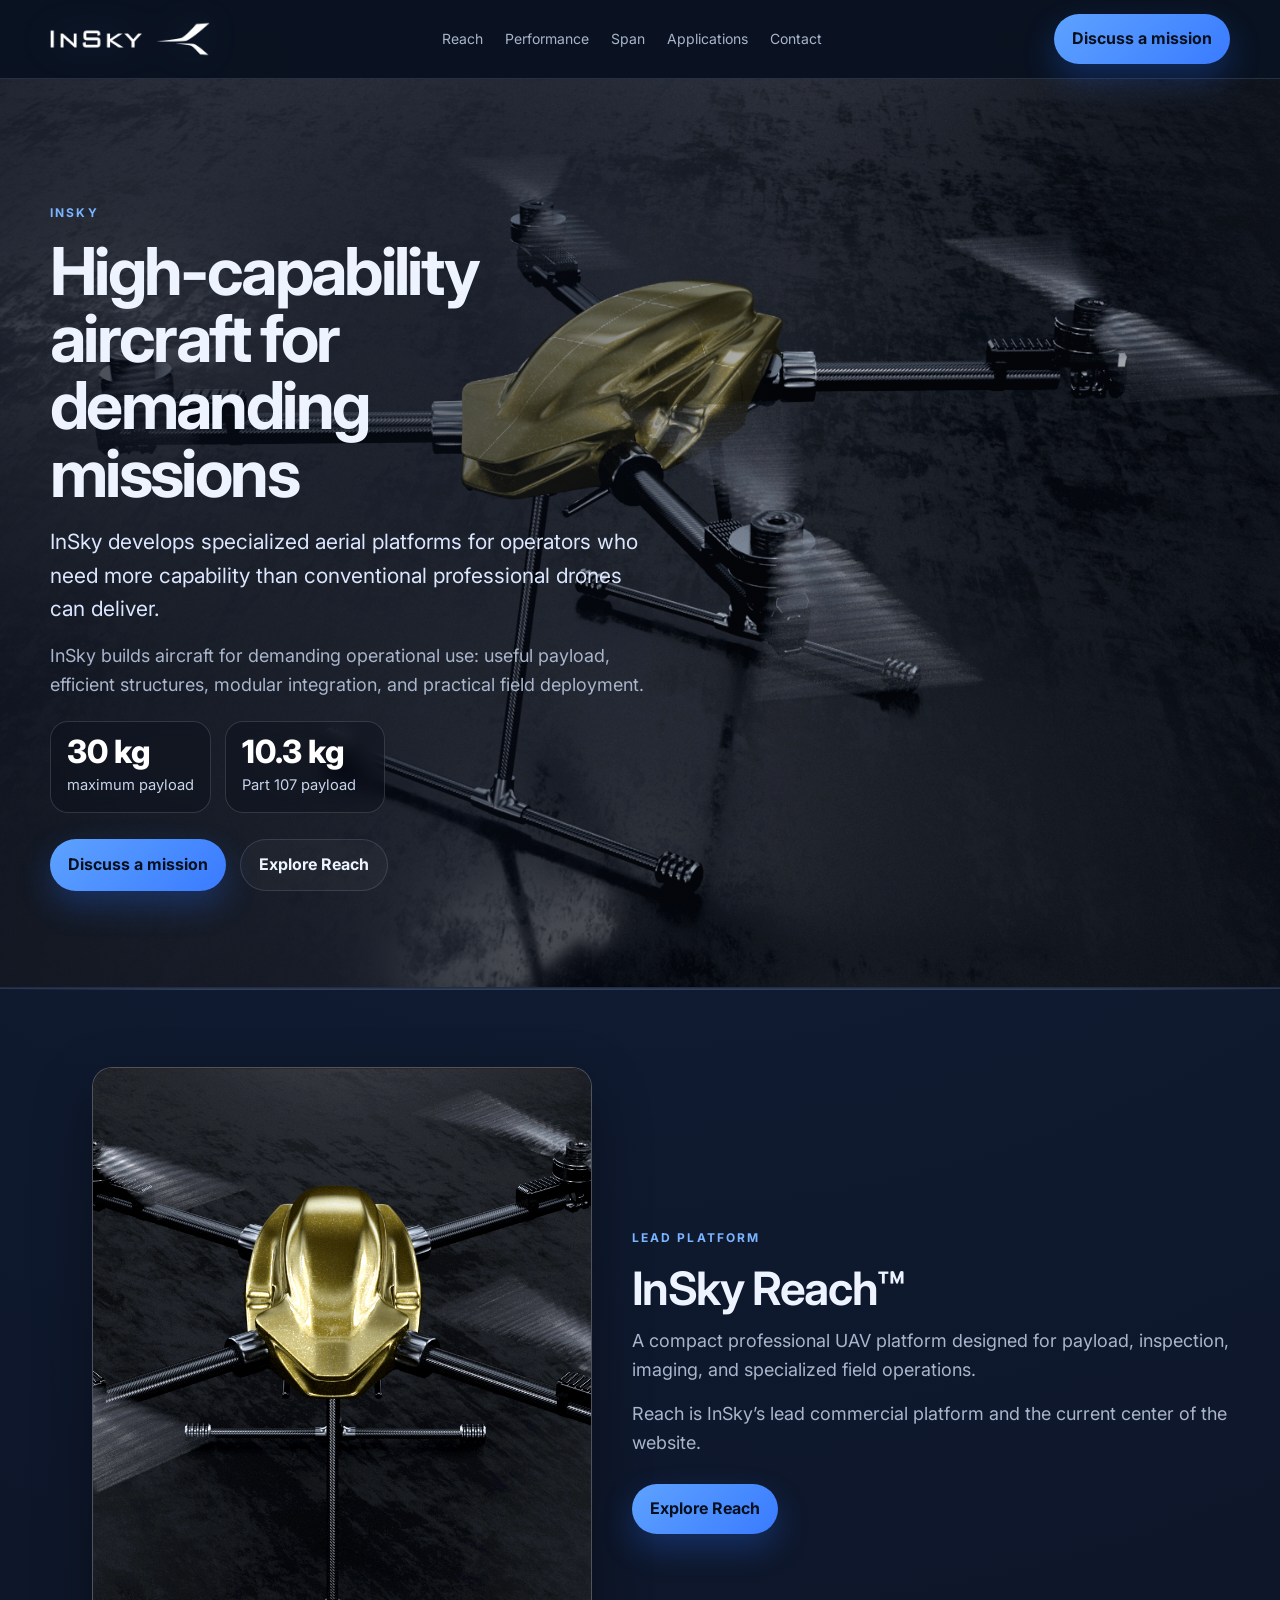
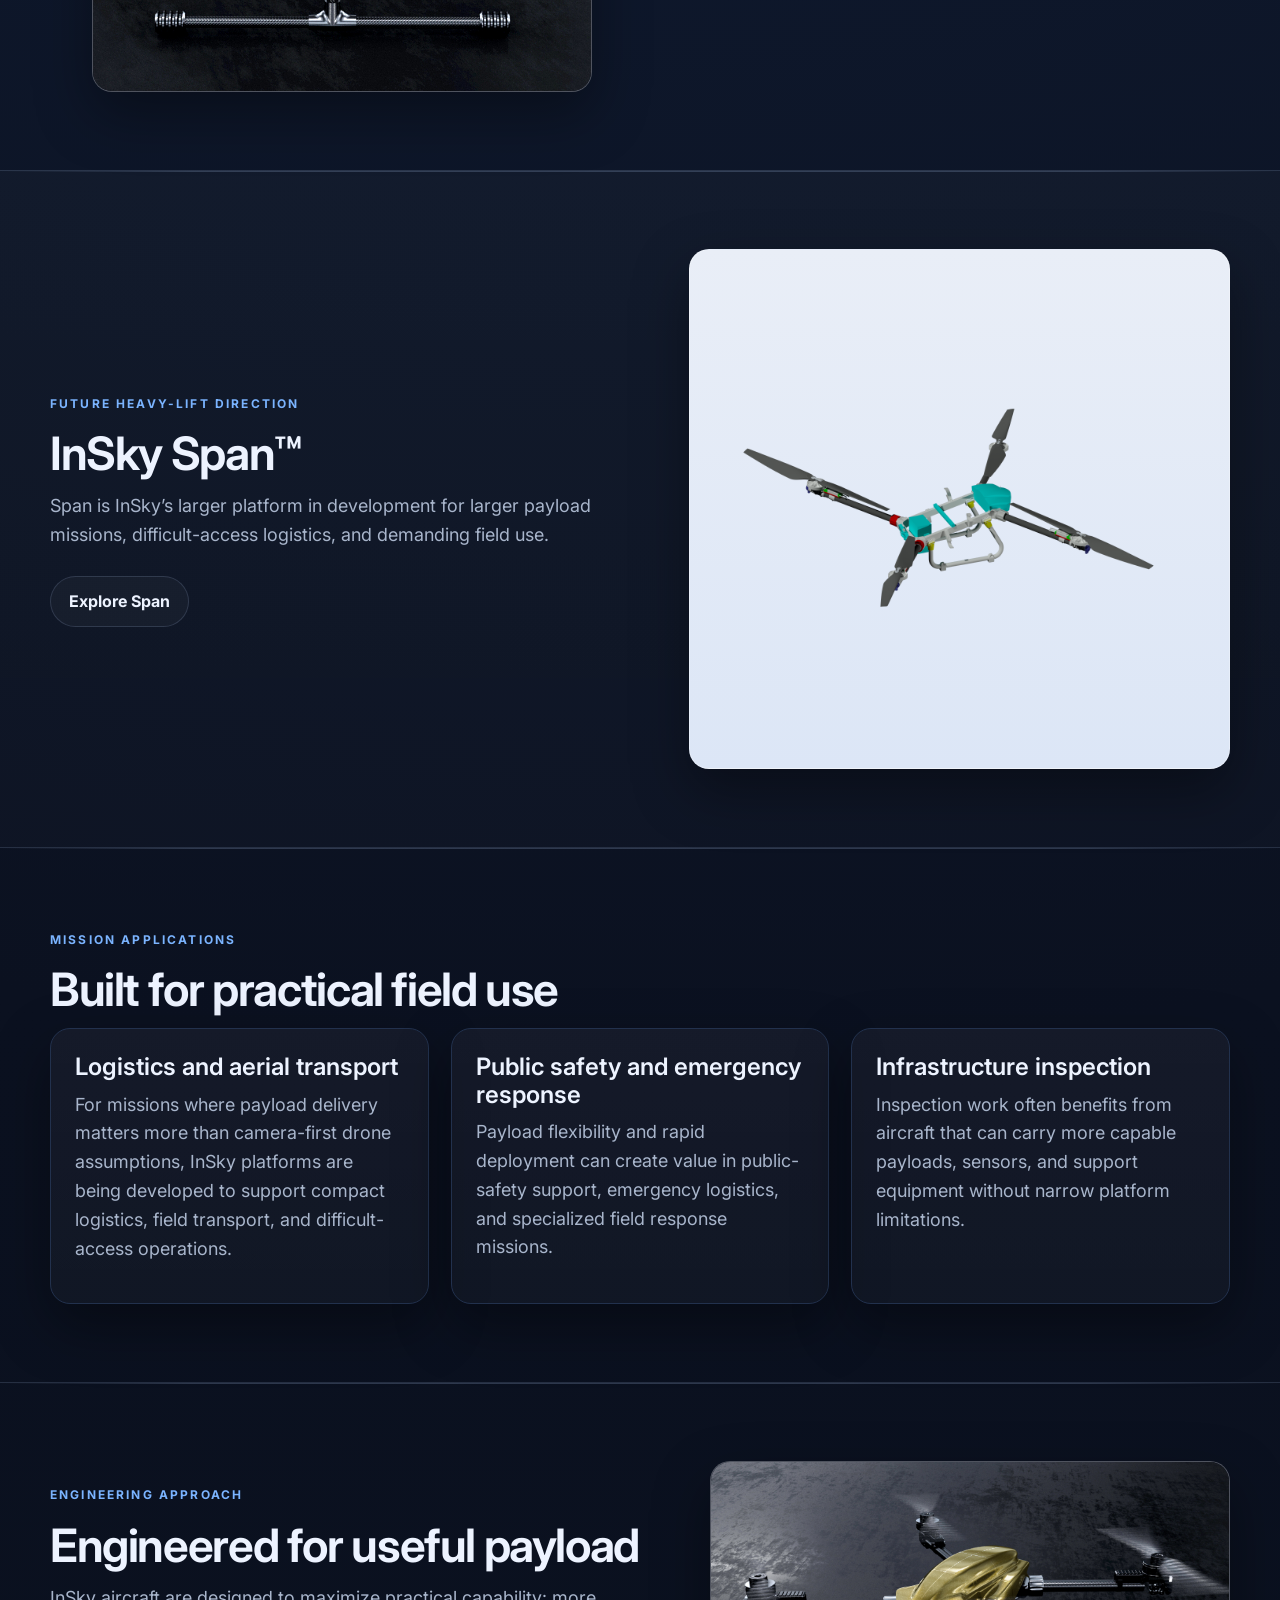
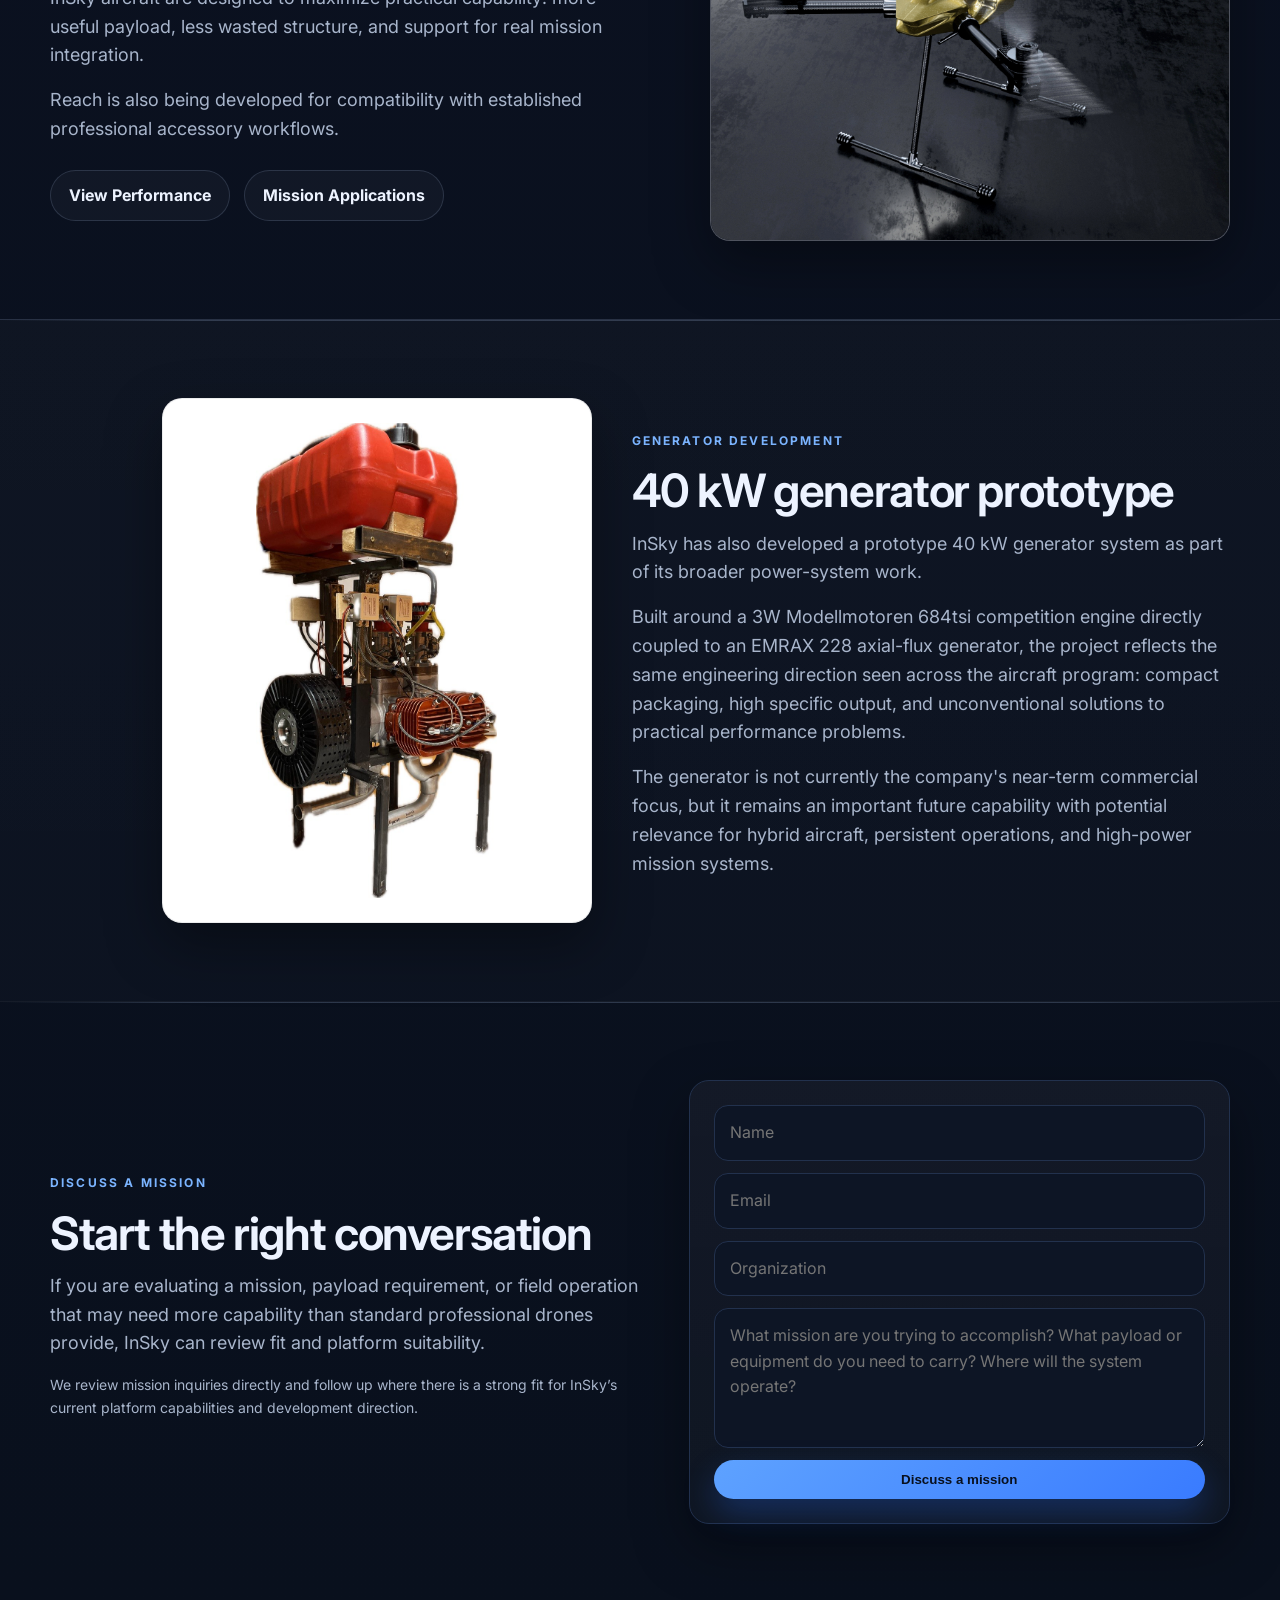
==== commit f82fac45: "Fix homepage payload section image framing" ====
--- a/index.html
+++ b/index.html
@@ -108,7 +108,7 @@
             <a class="cta secondary" href="./applications.html">Mission Applications</a>
           </div>
         </div>
-        <div class="visual-panel">
+        <div class="visual-panel visual-panel--home-payload">
           <img src="./assets/reach-hero.jpg" alt="InSky Reach aircraft view">
         </div>
       </div>
--- a/styles.css
+++ b/styles.css
@@ -1 +1 @@
-:root{--bg:#0b1120;--surface:#121a2b;--surface-soft:#0f1728;--surface-light:#e9eef7;--surface-light-2:#dce6f6;--ink:#edf3ff;--muted:#a8b5cb;--line:#22314d;--line-soft:rgba(160,185,220,.18);--accent:#5ea2ff;--accent-2:#7bb4ff;--max:1180px;--radius:20px;--shadow:0 22px 56px rgba(0,0,0,.36)}*{box-sizing:border-box}html{scroll-behavior:smooth}body{margin:0;font-family:Inter,system-ui,-apple-system,Segoe UI,Roboto,Arial,sans-serif;background:radial-gradient(circle at top,#12203a 0%,#0b1120 55%,#09101d 100%);color:var(--ink);line-height:1.6}a{text-decoration:none;color:inherit}img{max-width:100%;display:block}.container{width:min(var(--max),calc(100% - 32px));margin:0 auto}.site-header{position:sticky;top:0;z-index:50;background:rgba(9,16,29,.82);backdrop-filter:blur(14px);border-bottom:1px solid var(--line-soft)}.nav{display:flex;align-items:center;justify-content:space-between;gap:24px;padding:14px 0}.brand img{height:36px;width:auto;filter:drop-shadow(0 0 18px rgba(94,162,255,.18))}.nav-links{display:flex;gap:22px;align-items:center}.nav-links a{font-size:14px;color:var(--muted)}.nav-links a:hover{color:var(--ink)}.cta{display:inline-flex;align-items:center;justify-content:center;padding:12px 18px;border-radius:999px;background:linear-gradient(135deg,#5ea2ff,#397bff);color:#08101e;font-weight:700;box-shadow:0 14px 32px rgba(41,112,255,.28);border:none;cursor:pointer}.cta:hover{background:linear-gradient(135deg,#7bb4ff,#4d8fff)}.cta.secondary{background:rgba(255,255,255,.03);color:var(--ink);border:1px solid var(--line-soft);box-shadow:none}.hero,.section,.footer{padding:78px 0}.hero{padding-top:56px}.hero--background{position:relative;padding:120px 0 96px;border-bottom:1px solid rgba(255,255,255,.08);background-image:linear-gradient(90deg,rgba(8,14,26,.76) 0%,rgba(8,14,26,.58) 38%,rgba(8,14,26,.28) 62%,rgba(8,14,26,.42) 100%),var(--hero-bg);background-size:cover;background-position:center center;background-repeat:no-repeat}.hero-background-inner{display:flex;align-items:center;min-height:560px}.hero-copy{max-width:620px}.hero-stats{display:flex;gap:14px;flex-wrap:wrap;margin-top:22px}.hero-stat{min-width:160px;padding:14px 16px;border-radius:18px;background:rgba(10,16,28,.42);border:1px solid rgba(255,255,255,.14);backdrop-filter:blur(8px)}.hero-stat strong{display:block;font-size:2rem;line-height:1;font-weight:800;color:#fff}.hero-stat span{display:block;margin-top:6px;font-size:.92rem;color:#c7d4ea}.section{border-top:1px solid var(--line-soft);position:relative}.section.alt{background:linear-gradient(180deg,rgba(255,255,255,.02) 0%,rgba(255,255,255,.01) 100%)}.section::before,.footer::before{content:"";display:block;position:absolute;left:0;right:0;top:0;height:1px;background:linear-gradient(90deg,rgba(255,255,255,0) 0%,rgba(170,195,235,.22) 15%,rgba(170,195,235,.22) 85%,rgba(255,255,255,0) 100%)}.footer{border-top:1px solid rgba(255,255,255,.05);position:relative}.hero-grid,.split,.footer-grid{display:grid;grid-template-columns:1.05fr .95fr;gap:40px;align-items:center}.split.reverse{grid-template-columns:.95fr 1.05fr}.eyebrow{display:inline-block;font-size:12px;letter-spacing:.18em;text-transform:uppercase;color:#7bb4ff;margin-bottom:16px;font-weight:700}h1{font-size:clamp(38px,6vw,66px);line-height:1.02;letter-spacing:-.04em;margin:0 0 18px;font-weight:700;max-width:11ch}h2{font-size:clamp(30px,4vw,46px);line-height:1.07;letter-spacing:-.03em;margin:0 0 14px;font-weight:650}h3{font-size:24px;line-height:1.15;margin:0 0 10px;font-weight:600}p{margin:0 0 16px;color:var(--muted);font-size:18px}.lead{font-size:21px;color:#dbe7ff;max-width:38rem}.button-row{display:flex;gap:14px;flex-wrap:wrap;margin-top:26px}.hero-visual,.visual-panel,.card,.form-panel,.spec,.metric{background:linear-gradient(180deg,rgba(255,255,255,.04),rgba(255,255,255,.025));border:1px solid var(--line);box-shadow:var(--shadow);border-radius:var(--radius)}.hero-visual,.visual-panel{padding:18px;min-height:520px;display:flex;align-items:center;justify-content:center;background:linear-gradient(180deg,var(--surface-light),var(--surface-light-2));border:1px solid rgba(255,255,255,.28);overflow:hidden}.hero-visual img,.visual-panel img{width:100%;height:100%;max-width:none;max-height:none;object-fit:contain;object-position:center center;border-radius:12px}.hero-visual img{aspect-ratio:1 / 1}.visual-panel img{aspect-ratio:4 / 3}.hero-visual--cover,.visual-panel--cover{padding:0;background:#0b1120}.hero-visual--cover img,.visual-panel--cover img{border-radius:0;object-fit:cover}.hero-visual--cover{min-height:480px;max-width:520px;margin-left:auto}.hero-visual--square{min-height:auto;aspect-ratio:4 / 5;max-width:480px}.hero-visual--square img{aspect-ratio:4 / 5;object-fit:cover;object-position:center center;background:#0b1120}.hero-visual--cover:not(.hero-visual--square) img{aspect-ratio:4 / 3}.visual-panel--reach-wide{padding:0;background:#0b1120;min-height:400px;max-width:560px;margin-left:auto;aspect-ratio:16 / 10}.visual-panel--reach-wide img{border-radius:0;object-fit:cover;object-position:center center;aspect-ratio:16 / 10}.visual-panel--reach-front{padding:0;background:#0b1120;min-height:400px;max-width:460px;aspect-ratio:4 / 5}.visual-panel--reach-front img{border-radius:0;object-fit:cover;object-position:center center;aspect-ratio:4 / 5;background:#0b1120}.visual-panel--home-reach{padding:0;background:#0b1120;min-height:420px;max-width:500px;margin-left:auto;aspect-ratio:4 / 5}.visual-panel--home-reach img{border-radius:0;object-fit:cover;object-position:center center;aspect-ratio:4 / 5;background:#0b1120}.visual-panel--generator{padding:24px;background:#ffffff;min-height:520px;max-width:430px;margin-left:auto;border:1px solid rgba(8,14,26,.08)}.visual-panel--generator img{border-radius:0;object-fit:contain;object-position:center center;aspect-ratio:4 / 5;background:#ffffff}.cards-3{display:grid;grid-template-columns:repeat(3,1fr);gap:22px}.cards-2{display:grid;grid-template-columns:repeat(2,1fr);gap:22px}.card{padding:24px}.spec-grid{display:grid;grid-template-columns:repeat(3,1fr);gap:14px}.spec{padding:16px}.spec strong{display:block;font-size:12px;letter-spacing:.12em;text-transform:uppercase;color:#8fa4c6;margin-bottom:8px}.spec span{font-size:18px;color:var(--ink);font-weight:620}.list{padding-left:18px;margin:12px 0 0}.list li{margin:8px 0;color:var(--muted)}.band{padding:30px;border-radius:24px;background:linear-gradient(135deg,rgba(94,162,255,.14),rgba(255,255,255,.03));border:1px solid rgba(123,180,255,.28)}.small{font-size:14px;color:var(--muted)}form{display:grid;gap:12px}input,textarea{width:100%;padding:14px 15px;border-radius:14px;border:1px solid var(--line);background:#0d1525;color:var(--ink);font:inherit}textarea{min-height:140px;resize:vertical}.notice{margin-bottom:14px;padding:12px 14px;border-radius:12px;background:rgba(46,160,90,.15);border:1px solid rgba(80,200,120,.28);color:#c9ffd9}@media (max-width:980px){.hero-grid,.split,.split.reverse,.footer-grid{grid-template-columns:1fr}.cards-3,.cards-2{grid-template-columns:1fr}.spec-grid{grid-template-columns:repeat(2,1fr)}.nav-links{display:none}.hero-visual,.visual-panel{min-height:400px}.hero--background{padding:88px 0 72px;background-position:62% center}.hero-background-inner{min-height:420px}h1{max-width:none}}@media (max-width:640px){.hero,.section,.footer{padding:60px 0}.spec-grid{grid-template-columns:1fr}.brand img{height:30px}p{font-size:17px}}
+:root{--bg:#0b1120;--surface:#121a2b;--surface-soft:#0f1728;--surface-light:#e9eef7;--surface-light-2:#dce6f6;--ink:#edf3ff;--muted:#a8b5cb;--line:#22314d;--line-soft:rgba(160,185,220,.18);--accent:#5ea2ff;--accent-2:#7bb4ff;--max:1180px;--radius:20px;--shadow:0 22px 56px rgba(0,0,0,.36)}*{box-sizing:border-box}html{scroll-behavior:smooth}body{margin:0;font-family:Inter,system-ui,-apple-system,Segoe UI,Roboto,Arial,sans-serif;background:radial-gradient(circle at top,#12203a 0%,#0b1120 55%,#09101d 100%);color:var(--ink);line-height:1.6}a{text-decoration:none;color:inherit}img{max-width:100%;display:block}.container{width:min(var(--max),calc(100% - 32px));margin:0 auto}.site-header{position:sticky;top:0;z-index:50;background:rgba(9,16,29,.82);backdrop-filter:blur(14px);border-bottom:1px solid var(--line-soft)}.nav{display:flex;align-items:center;justify-content:space-between;gap:24px;padding:14px 0}.brand img{height:36px;width:auto;filter:drop-shadow(0 0 18px rgba(94,162,255,.18))}.nav-links{display:flex;gap:22px;align-items:center}.nav-links a{font-size:14px;color:var(--muted)}.nav-links a:hover{color:var(--ink)}.cta{display:inline-flex;align-items:center;justify-content:center;padding:12px 18px;border-radius:999px;background:linear-gradient(135deg,#5ea2ff,#397bff);color:#08101e;font-weight:700;box-shadow:0 14px 32px rgba(41,112,255,.28);border:none;cursor:pointer}.cta:hover{background:linear-gradient(135deg,#7bb4ff,#4d8fff)}.cta.secondary{background:rgba(255,255,255,.03);color:var(--ink);border:1px solid var(--line-soft);box-shadow:none}.hero,.section,.footer{padding:78px 0}.hero{padding-top:56px}.hero--background{position:relative;padding:120px 0 96px;border-bottom:1px solid rgba(255,255,255,.08);background-image:linear-gradient(90deg,rgba(8,14,26,.76) 0%,rgba(8,14,26,.58) 38%,rgba(8,14,26,.28) 62%,rgba(8,14,26,.42) 100%),var(--hero-bg);background-size:cover;background-position:center center;background-repeat:no-repeat}.hero-background-inner{display:flex;align-items:center;min-height:560px}.hero-copy{max-width:620px}.hero-stats{display:flex;gap:14px;flex-wrap:wrap;margin-top:22px}.hero-stat{min-width:160px;padding:14px 16px;border-radius:18px;background:rgba(10,16,28,.42);border:1px solid rgba(255,255,255,.14);backdrop-filter:blur(8px)}.hero-stat strong{display:block;font-size:2rem;line-height:1;font-weight:800;color:#fff}.hero-stat span{display:block;margin-top:6px;font-size:.92rem;color:#c7d4ea}.section{border-top:1px solid var(--line-soft);position:relative}.section.alt{background:linear-gradient(180deg,rgba(255,255,255,.02) 0%,rgba(255,255,255,.01) 100%)}.section::before,.footer::before{content:"";display:block;position:absolute;left:0;right:0;top:0;height:1px;background:linear-gradient(90deg,rgba(255,255,255,0) 0%,rgba(170,195,235,.22) 15%,rgba(170,195,235,.22) 85%,rgba(255,255,255,0) 100%)}.footer{border-top:1px solid rgba(255,255,255,.05);position:relative}.hero-grid,.split,.footer-grid{display:grid;grid-template-columns:1.05fr .95fr;gap:40px;align-items:center}.split.reverse{grid-template-columns:.95fr 1.05fr}.eyebrow{display:inline-block;font-size:12px;letter-spacing:.18em;text-transform:uppercase;color:#7bb4ff;margin-bottom:16px;font-weight:700}h1{font-size:clamp(38px,6vw,66px);line-height:1.02;letter-spacing:-.04em;margin:0 0 18px;font-weight:700;max-width:11ch}h2{font-size:clamp(30px,4vw,46px);line-height:1.07;letter-spacing:-.03em;margin:0 0 14px;font-weight:650}h3{font-size:24px;line-height:1.15;margin:0 0 10px;font-weight:600}p{margin:0 0 16px;color:var(--muted);font-size:18px}.lead{font-size:21px;color:#dbe7ff;max-width:38rem}.button-row{display:flex;gap:14px;flex-wrap:wrap;margin-top:26px}.hero-visual,.visual-panel,.card,.form-panel,.spec,.metric{background:linear-gradient(180deg,rgba(255,255,255,.04),rgba(255,255,255,.025));border:1px solid var(--line);box-shadow:var(--shadow);border-radius:var(--radius)}.hero-visual,.visual-panel{padding:18px;min-height:520px;display:flex;align-items:center;justify-content:center;background:linear-gradient(180deg,var(--surface-light),var(--surface-light-2));border:1px solid rgba(255,255,255,.28);overflow:hidden}.hero-visual img,.visual-panel img{width:100%;height:100%;max-width:none;max-height:none;object-fit:contain;object-position:center center;border-radius:12px}.hero-visual img{aspect-ratio:1 / 1}.visual-panel img{aspect-ratio:4 / 3}.hero-visual--cover,.visual-panel--cover{padding:0;background:#0b1120}.hero-visual--cover img,.visual-panel--cover img{border-radius:0;object-fit:cover}.hero-visual--cover{min-height:480px;max-width:520px;margin-left:auto}.hero-visual--square{min-height:auto;aspect-ratio:4 / 5;max-width:480px}.hero-visual--square img{aspect-ratio:4 / 5;object-fit:cover;object-position:center center;background:#0b1120}.hero-visual--cover:not(.hero-visual--square) img{aspect-ratio:4 / 3}.visual-panel--reach-wide{padding:0;background:#0b1120;min-height:400px;max-width:560px;margin-left:auto;aspect-ratio:16 / 10}.visual-panel--reach-wide img{border-radius:0;object-fit:cover;object-position:center center;aspect-ratio:16 / 10}.visual-panel--reach-front{padding:0;background:#0b1120;min-height:400px;max-width:460px;aspect-ratio:4 / 5}.visual-panel--reach-front img{border-radius:0;object-fit:cover;object-position:center center;aspect-ratio:4 / 5;background:#0b1120}.visual-panel--home-payload{padding:0;background:#0b1120;min-height:380px;max-width:520px;margin-left:auto;aspect-ratio:16 / 10}.visual-panel--home-payload img{border-radius:0;object-fit:cover;object-position:center center;aspect-ratio:16 / 10;background:#0b1120}.visual-panel--home-reach{padding:0;background:#0b1120;min-height:420px;max-width:500px;margin-left:auto;aspect-ratio:4 / 5}.visual-panel--home-reach img{border-radius:0;object-fit:cover;object-position:center center;aspect-ratio:4 / 5;background:#0b1120}.visual-panel--generator{padding:24px;background:#ffffff;min-height:520px;max-width:430px;margin-left:auto;border:1px solid rgba(8,14,26,.08)}.visual-panel--generator img{border-radius:0;object-fit:contain;object-position:center center;aspect-ratio:4 / 5;background:#ffffff}.cards-3{display:grid;grid-template-columns:repeat(3,1fr);gap:22px}.cards-2{display:grid;grid-template-columns:repeat(2,1fr);gap:22px}.card{padding:24px}.spec-grid{display:grid;grid-template-columns:repeat(3,1fr);gap:14px}.spec{padding:16px}.spec strong{display:block;font-size:12px;letter-spacing:.12em;text-transform:uppercase;color:#8fa4c6;margin-bottom:8px}.spec span{font-size:18px;color:var(--ink);font-weight:620}.list{padding-left:18px;margin:12px 0 0}.list li{margin:8px 0;color:var(--muted)}.band{padding:30px;border-radius:24px;background:linear-gradient(135deg,rgba(94,162,255,.14),rgba(255,255,255,.03));border:1px solid rgba(123,180,255,.28)}.small{font-size:14px;color:var(--muted)}form{display:grid;gap:12px}input,textarea{width:100%;padding:14px 15px;border-radius:14px;border:1px solid var(--line);background:#0d1525;color:var(--ink);font:inherit}textarea{min-height:140px;resize:vertical}.notice{margin-bottom:14px;padding:12px 14px;border-radius:12px;background:rgba(46,160,90,.15);border:1px solid rgba(80,200,120,.28);color:#c9ffd9}@media (max-width:980px){.hero-grid,.split,.split.reverse,.footer-grid{grid-template-columns:1fr}.cards-3,.cards-2{grid-template-columns:1fr}.spec-grid{grid-template-columns:repeat(2,1fr)}.nav-links{display:none}.hero-visual,.visual-panel{min-height:400px}.hero--background{padding:88px 0 72px;background-position:62% center}.hero-background-inner{min-height:420px}h1{max-width:none}}@media (max-width:640px){.hero,.section,.footer{padding:60px 0}.spec-grid{grid-template-columns:1fr}.brand img{height:30px}p{font-size:17px}}
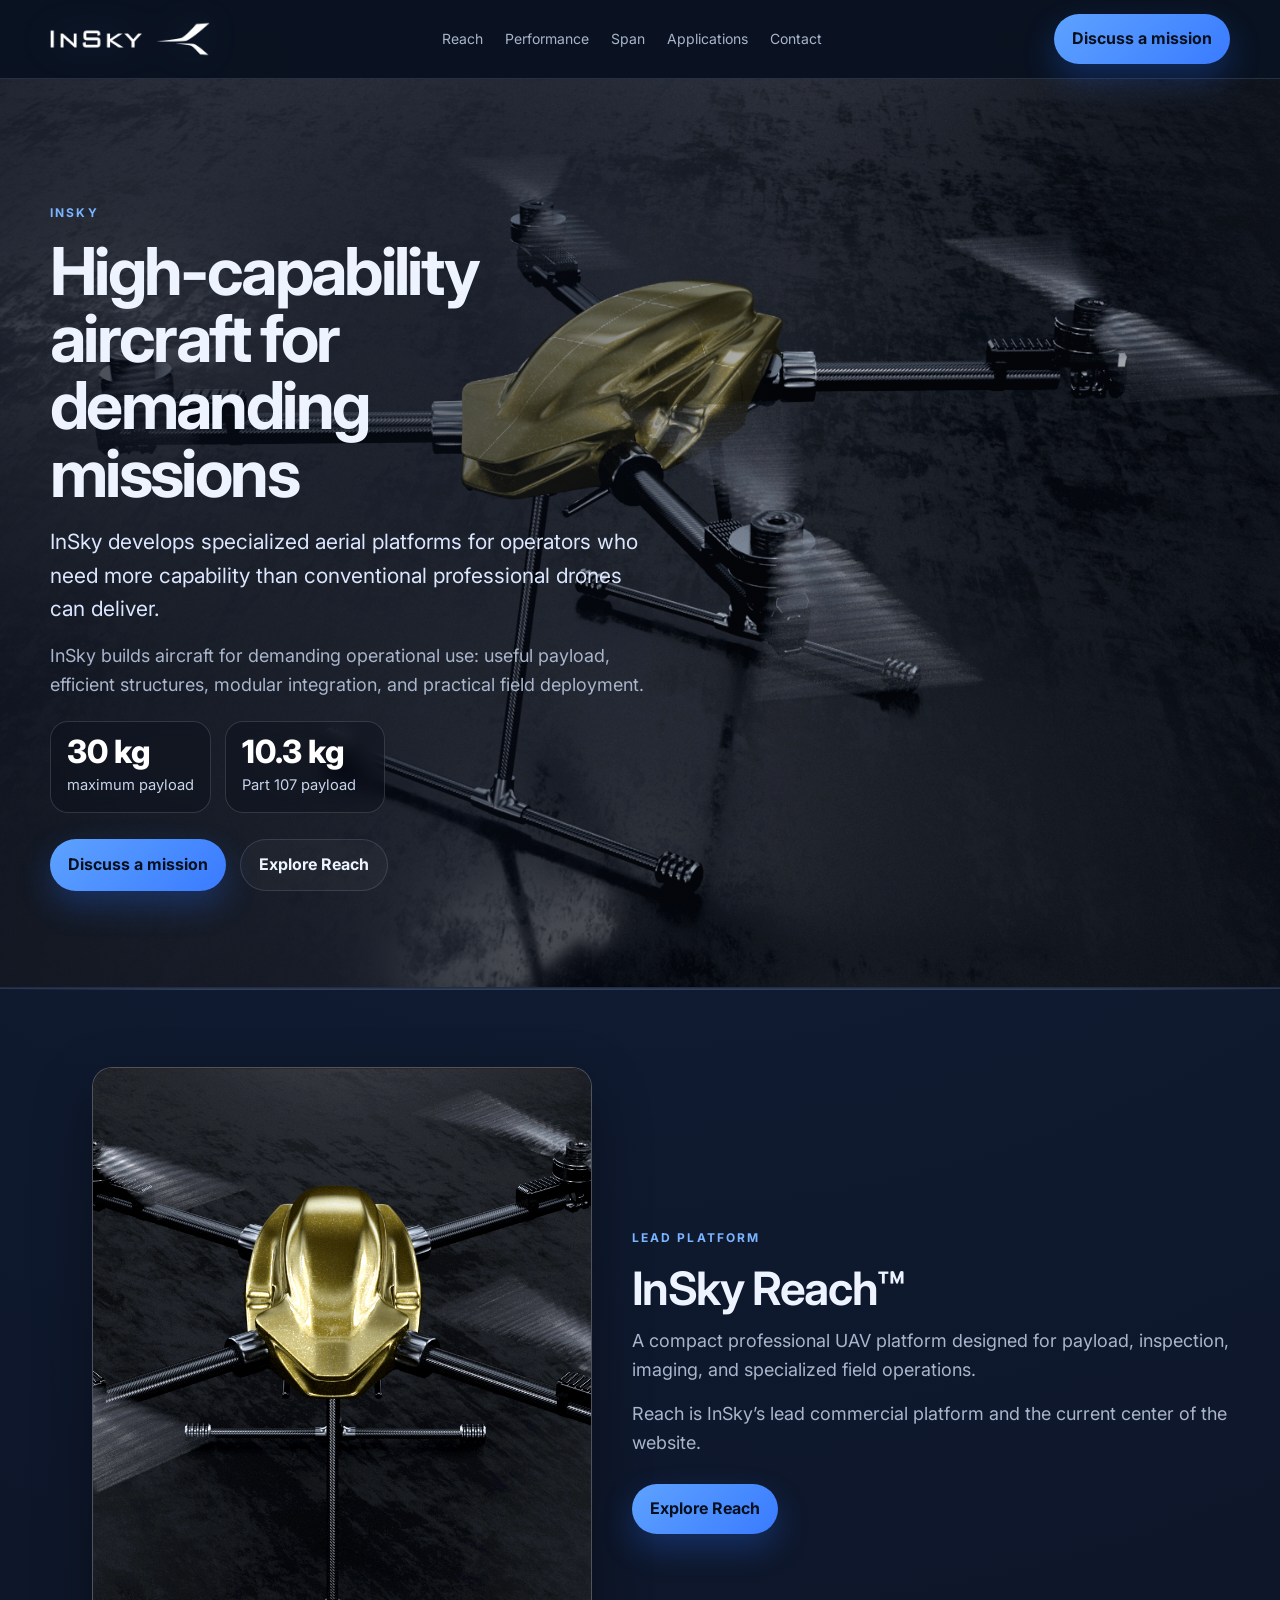
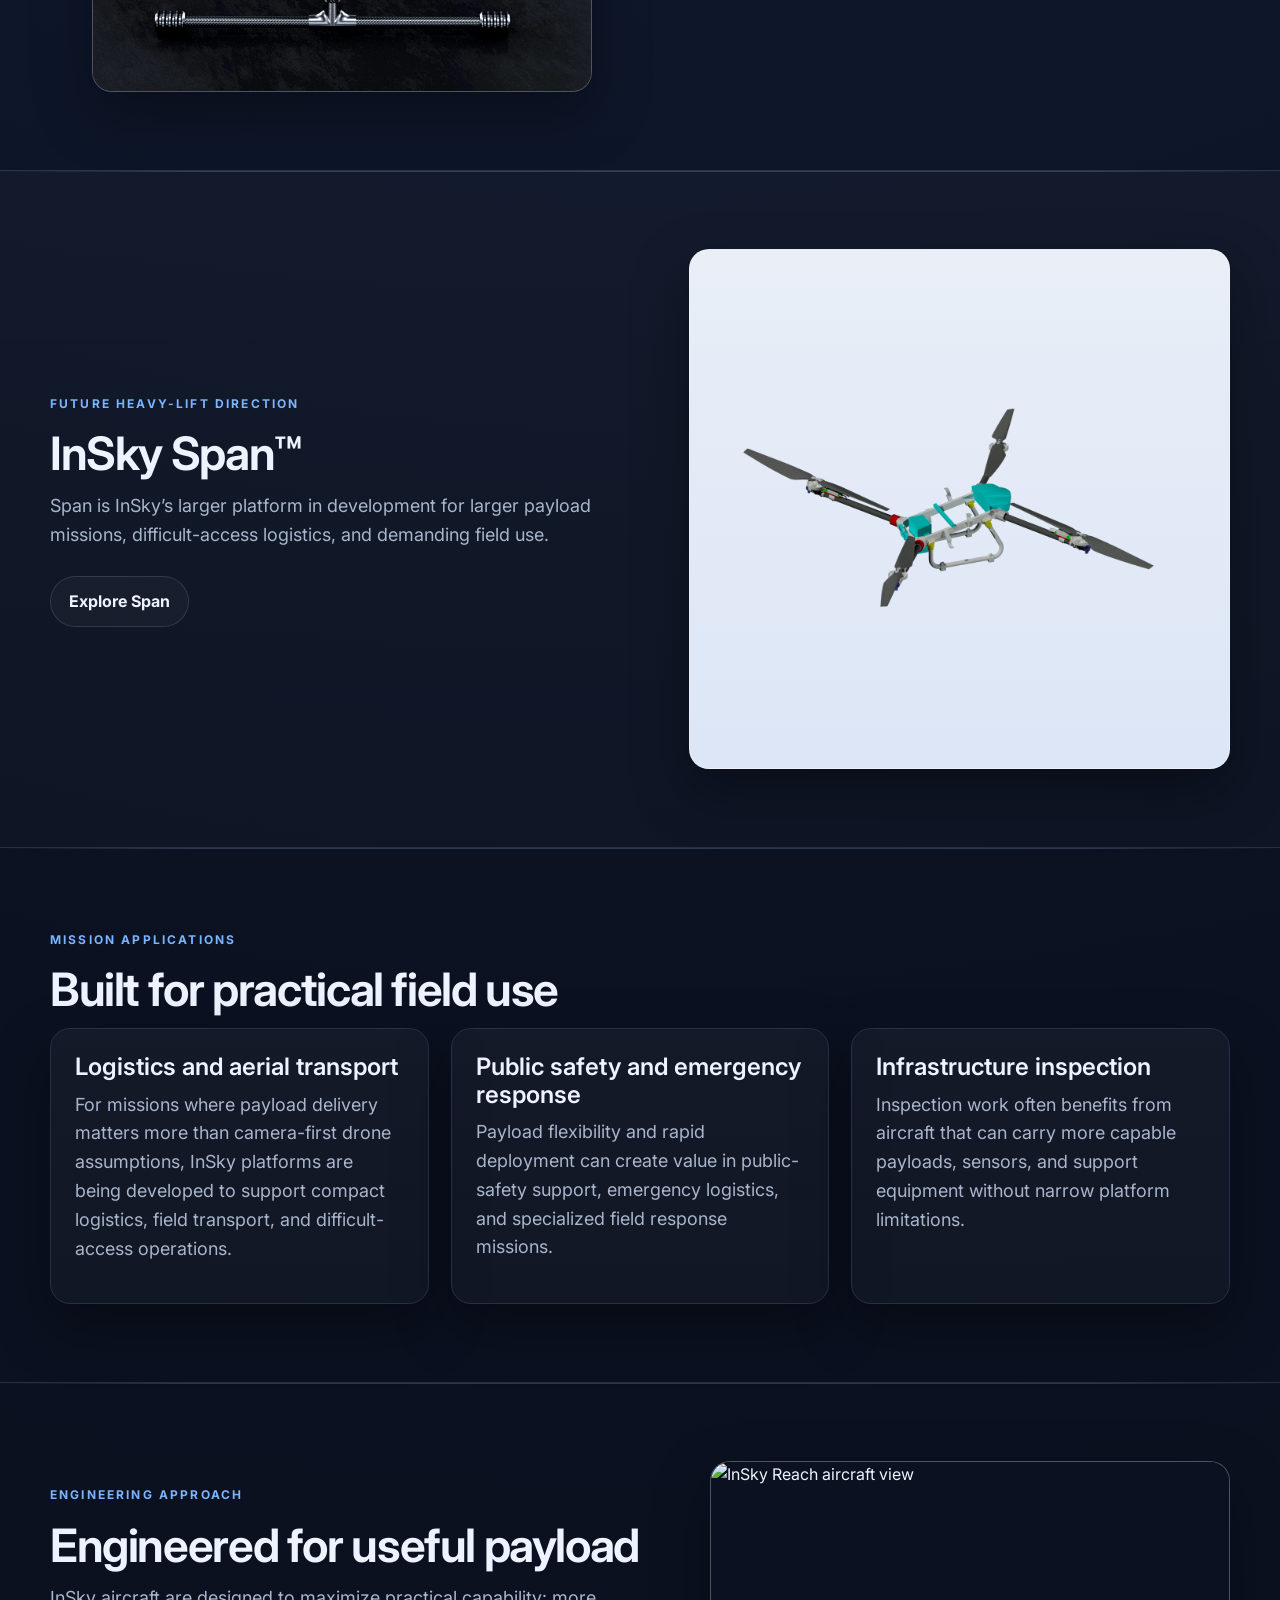
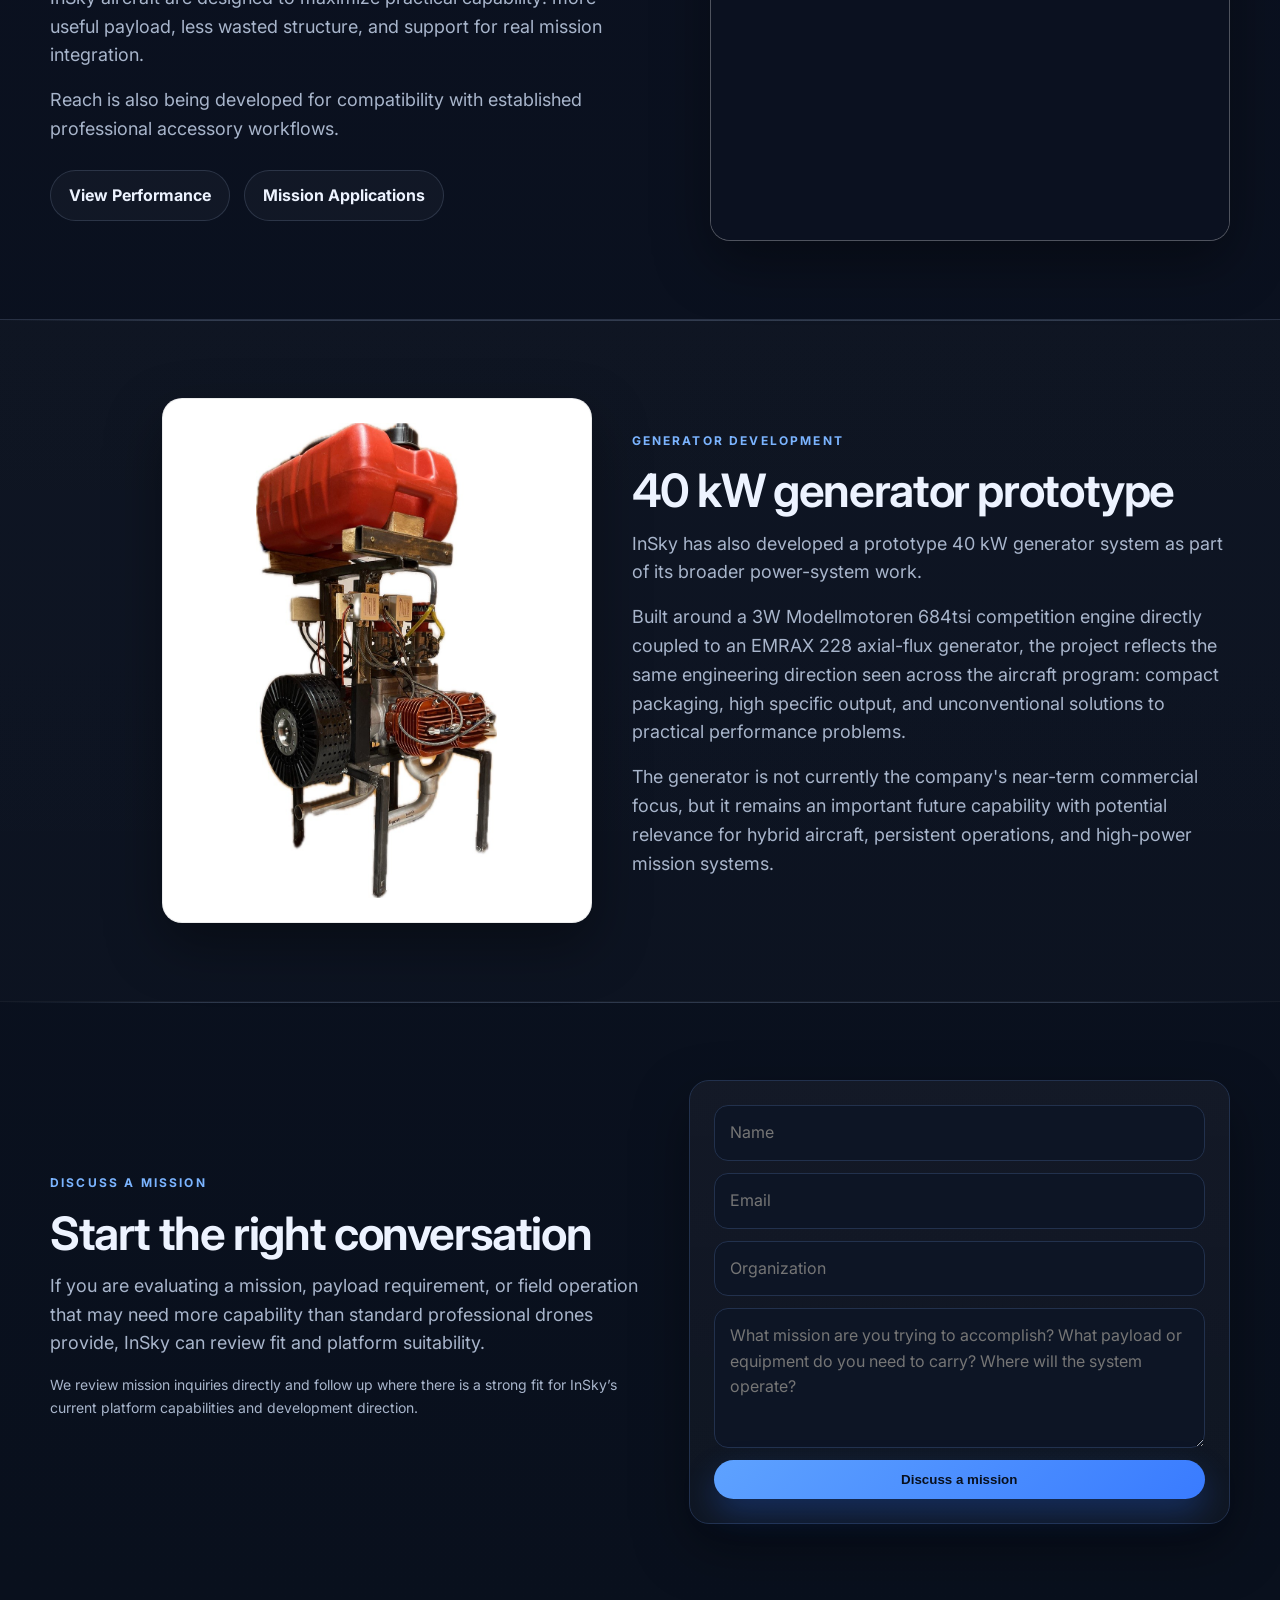
==== commit c824879b: "Swap homepage payload image" ====
--- a/index.html
+++ b/index.html
@@ -109,7 +109,7 @@
           </div>
         </div>
         <div class="visual-panel visual-panel--home-payload">
-          <img src="./assets/reach-hero.jpg" alt="InSky Reach aircraft view">
+          <img src="./assets/reach-payload-new.jpg" alt="InSky Reach aircraft view">
         </div>
       </div>
     </section>
